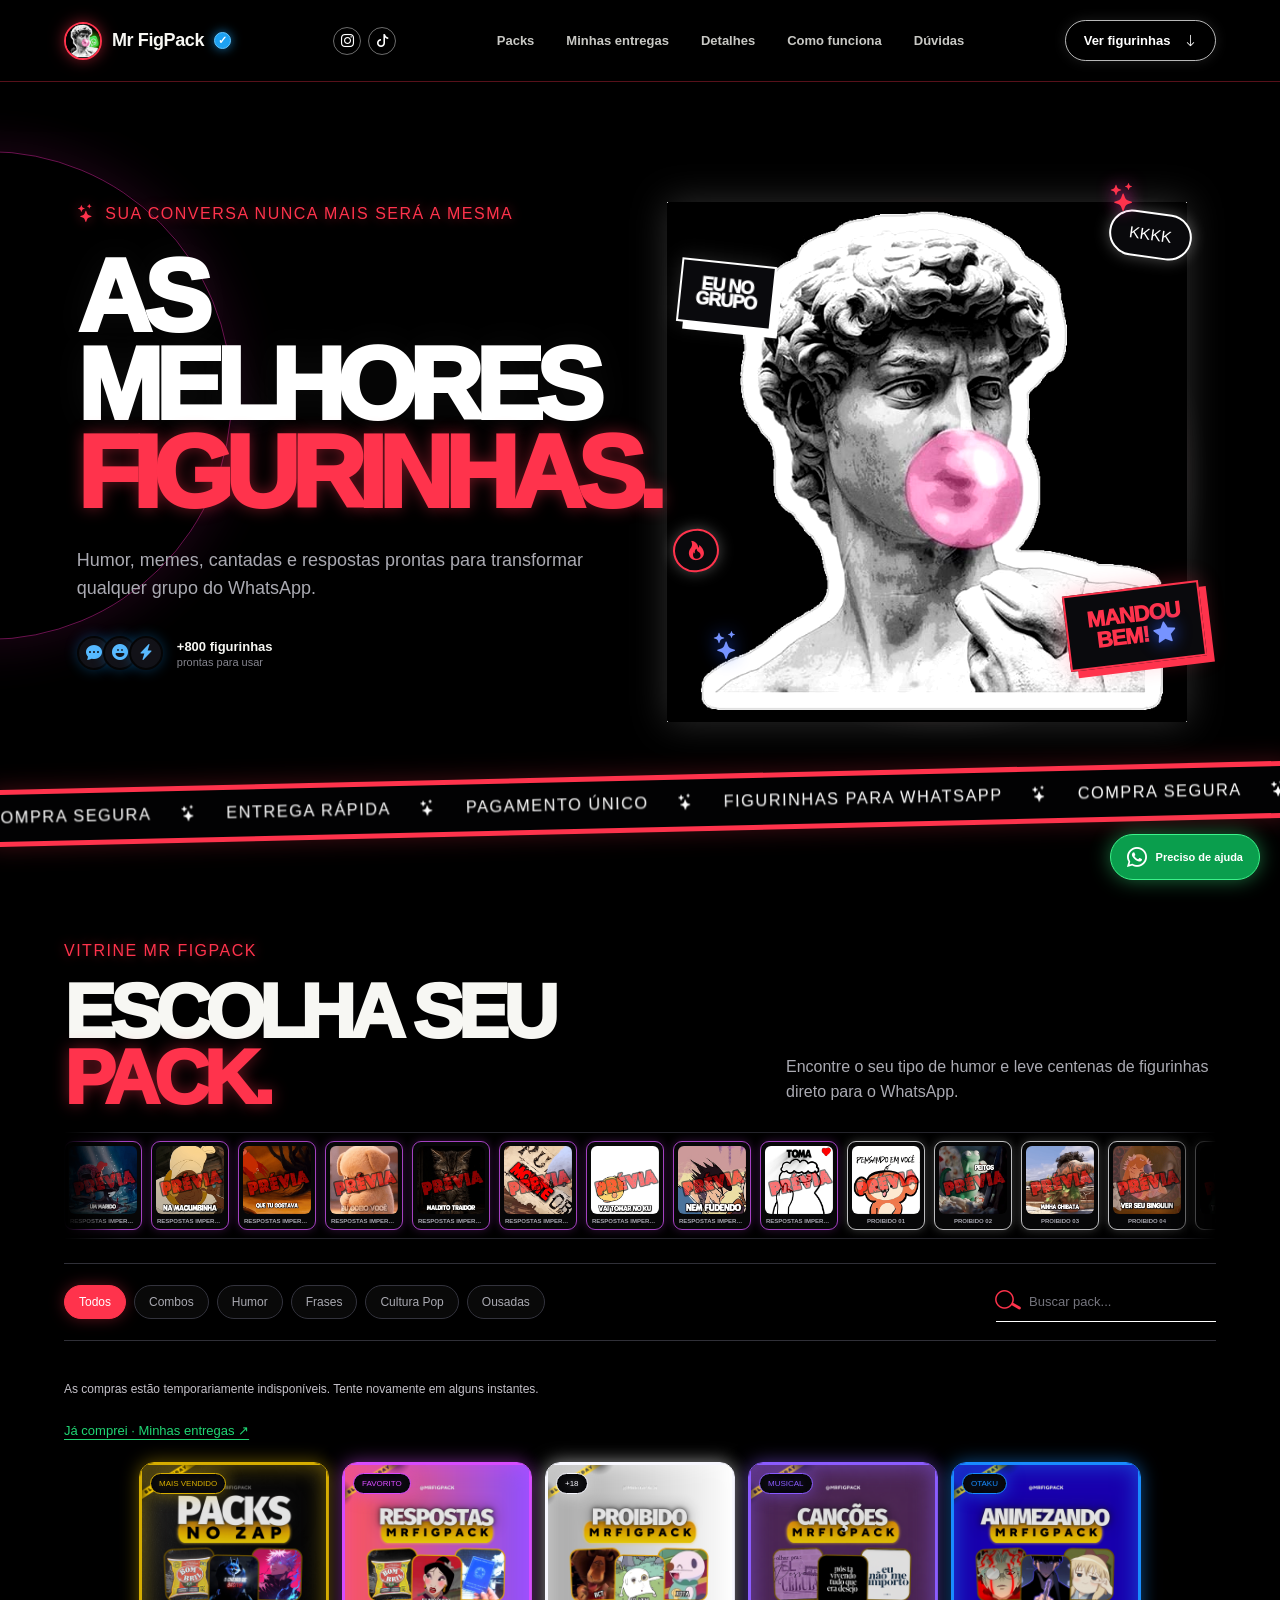
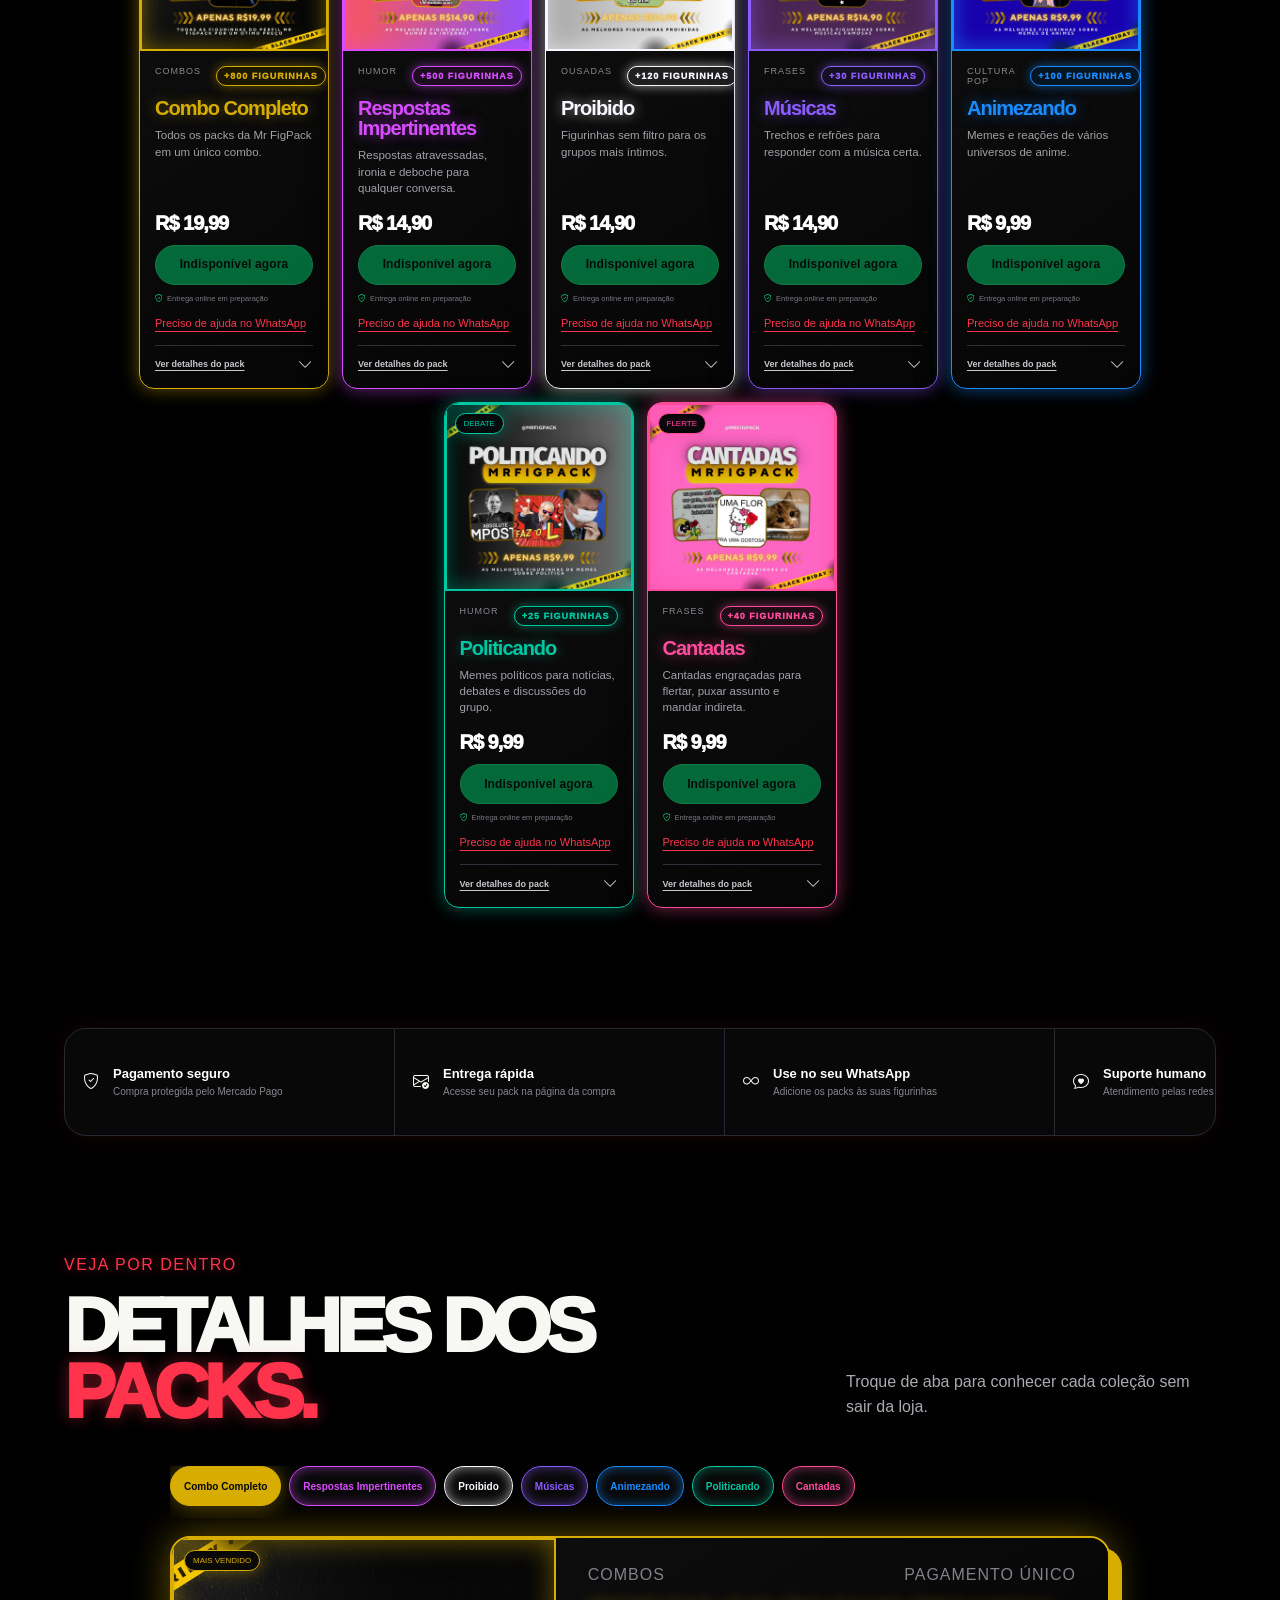
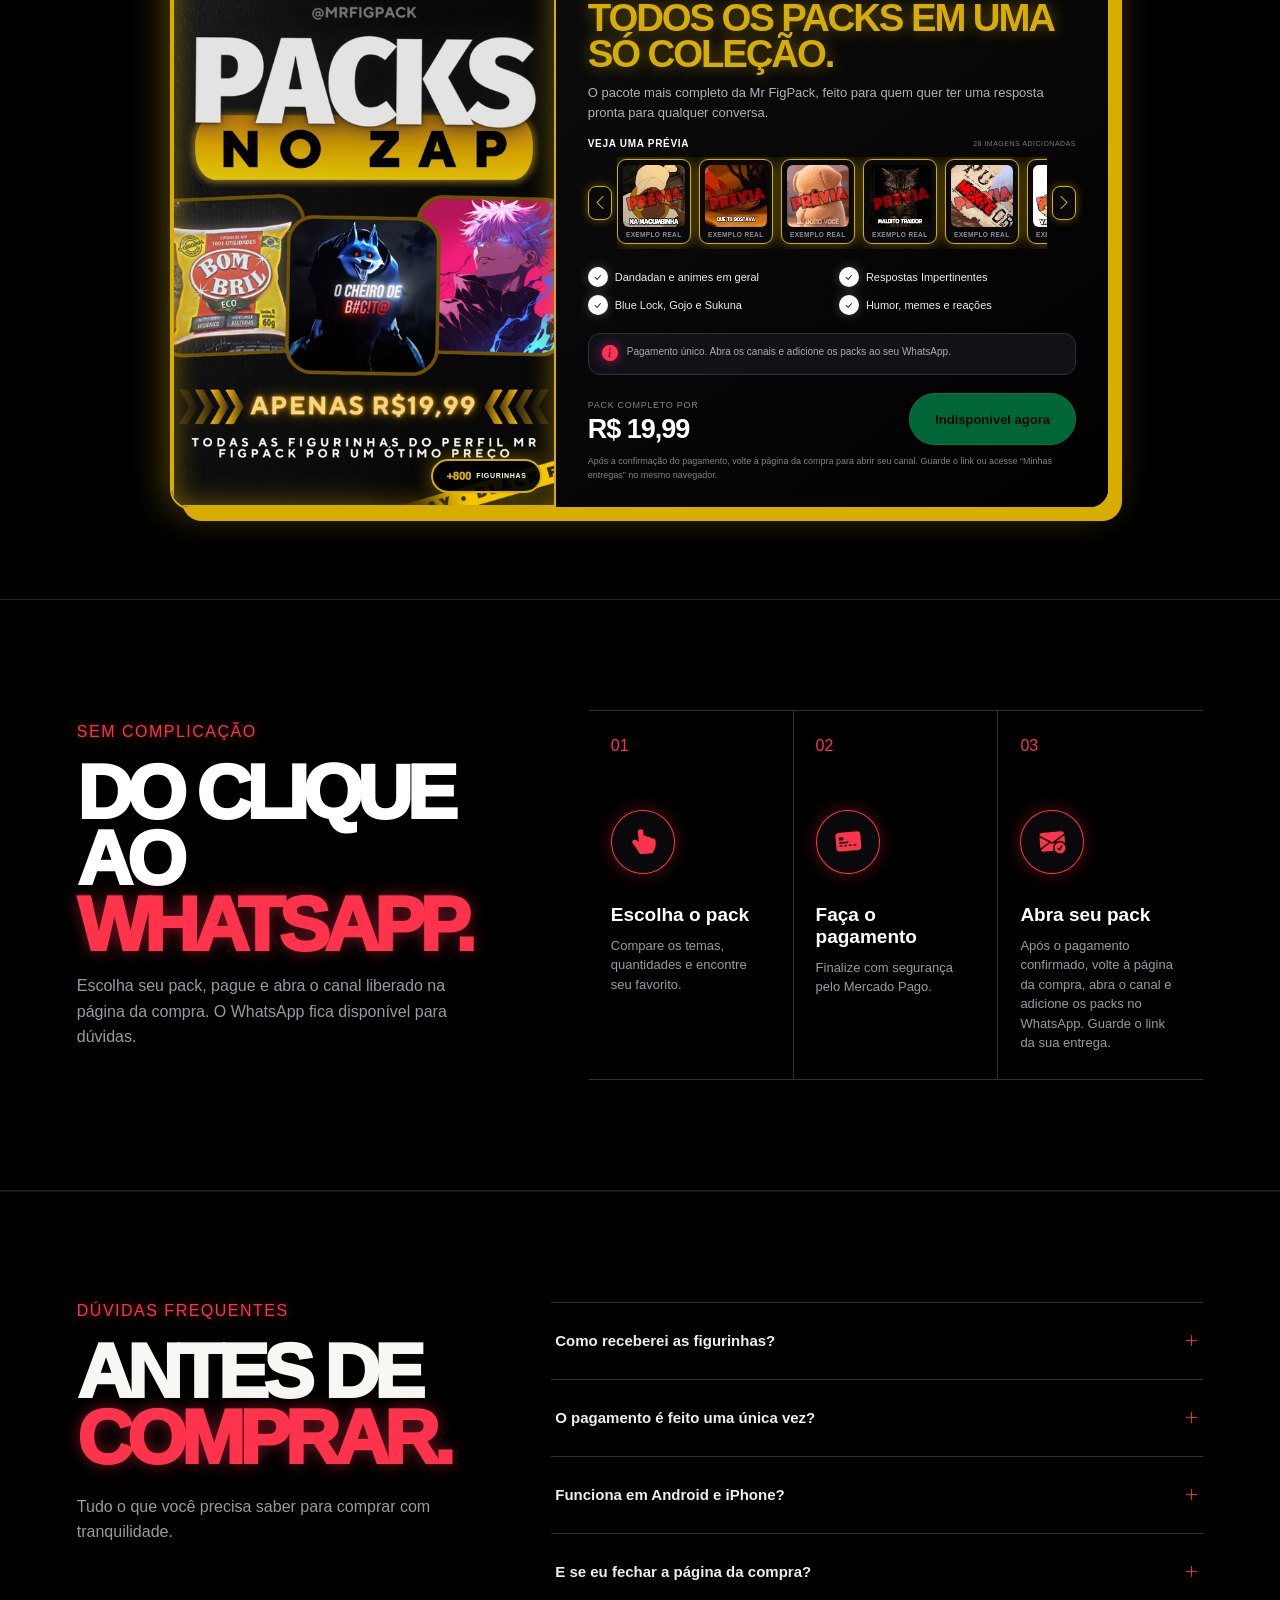
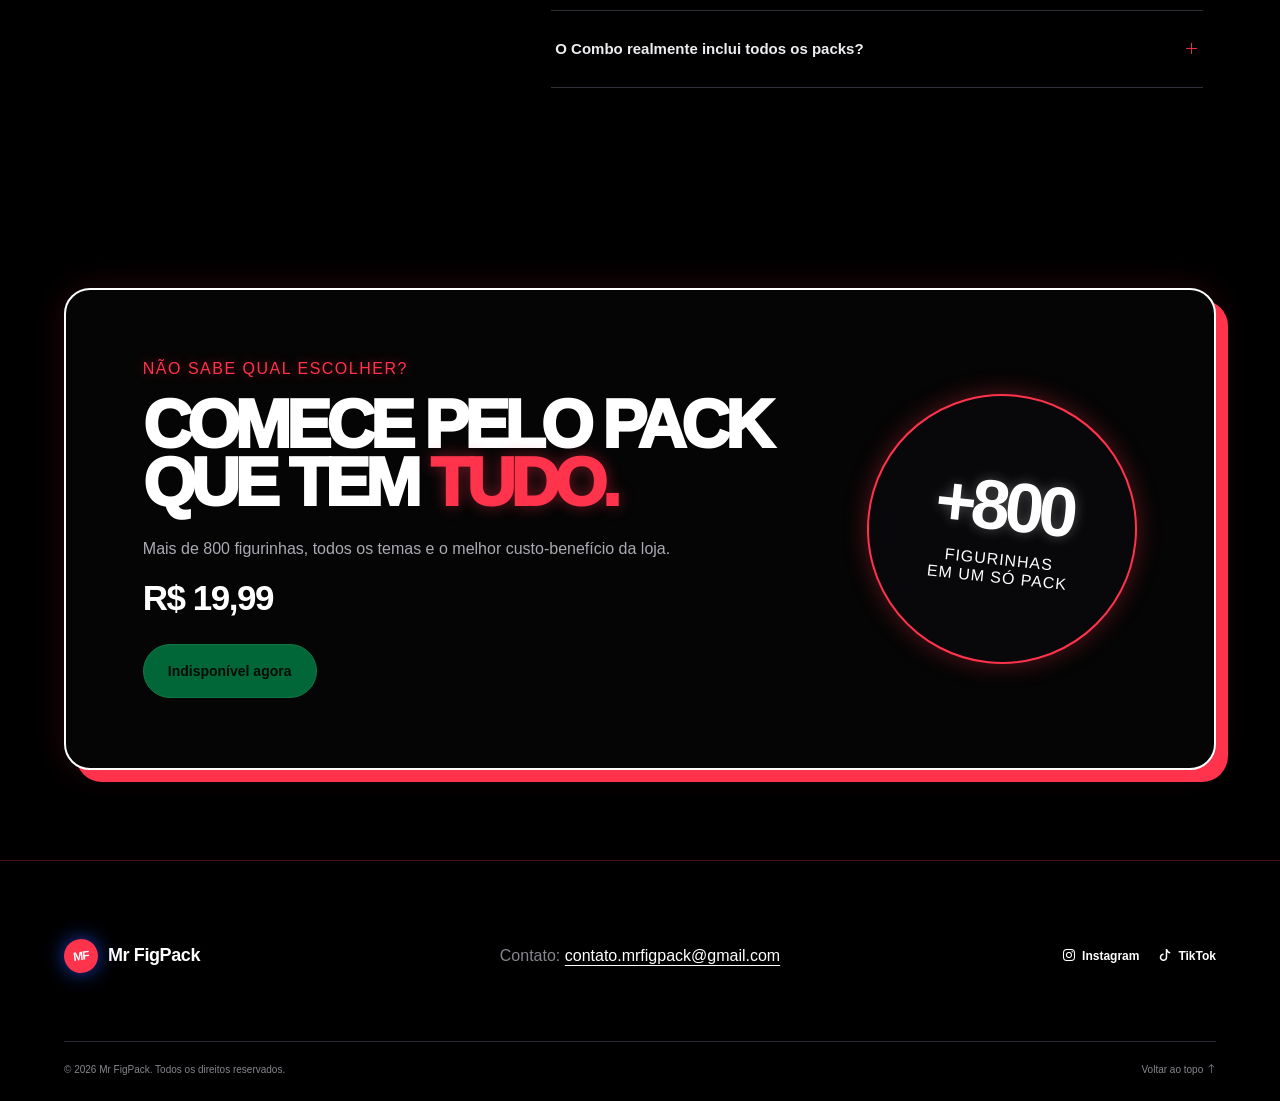
==== index.html @ d23aa6e6 "Add files via upload" ====
<!doctype html>
<html lang="pt-BR">
<head>
  <meta charset="utf-8">
  <meta name="viewport" content="width=device-width, initial-scale=1">
  <meta name="description" content="Packs de figurinhas, memes, cantadas e respostas prontas para transformar qualquer conversa.">
  <meta property="og:title" content="Mr FigPack &mdash; A figurinha certa para cada momento">
  <meta property="og:description" content="Mais de 800 figurinhas para transformar suas conversas no WhatsApp.">
  <meta property="og:image" content="og.png">
  <title>Mr FigPack | Figurinhas para WhatsApp</title>
  <link rel="icon" href="favicon.svg">
  <link rel="preconnect" href="https://fonts.googleapis.com">
  <link rel="preconnect" href="https://fonts.gstatic.com" crossorigin>
  <link href="https://fonts.googleapis.com/css2?family=Geist+Mono:wght@400;700;800;900&display=swap" rel="stylesheet">
  <link rel="stylesheet" href="https://cdn.jsdelivr.net/npm/bootstrap-icons@1.13.1/font/bootstrap-icons.min.css">
  <link rel="stylesheet" href="style.css?v=20261009-chat1">
  <script src="script.js?v=20261009-chat1" defer></script>
</head>
<body>
  <main>
    <header class="site-header">
      <a class="brand" href="#inicio" aria-label="Mr FigPack &mdash; in&iacute;cio">
        <img class="brand-avatar" src="profile.jpeg" alt=""><span>Mr FigPack</span><span class="verified" aria-label="Perfil verificado" title="Perfil verificado">&#10003;</span>
      </a>
      <div class="profile-social-links" aria-label="Redes sociais da Mr FigPack">
        <a href="https://www.instagram.com/mrfigpack/" target="_blank" rel="noopener noreferrer" aria-label="Instagram da Mr FigPack" title="Instagram"><i class="bi bi-instagram" aria-hidden="true"></i></a>
        <a href="https://www.tiktok.com/@mrfigpack" target="_blank" rel="noopener noreferrer" aria-label="TikTok da Mr FigPack" title="TikTok"><i class="bi bi-tiktok" aria-hidden="true"></i></a>
      </div>
      <nav aria-label="Navega&ccedil;&atilde;o principal">
        <a href="#packs">Packs</a><a href="https://srv2030058.hstgr.cloud/">Minhas entregas</a><a href="#detalhes">Detalhes</a><a href="#como-funciona">Como funciona</a><a href="#duvidas">D&uacute;vidas</a>
      </nav>
      <a class="header-cta" href="#packs">Ver figurinhas <span><i class="bi bi-arrow-down" aria-hidden="true"></i></span></a>
    </header>

    <section class="hero" id="inicio">
      <div class="hero-copy">
        <div class="eyebrow"><span><i class="bi bi-stars" aria-hidden="true"></i></span> Sua conversa nunca mais ser&aacute; a mesma</div>
        <h1>As melhores<br><em>figurinhas.</em></h1>
        <p>Humor, memes, cantadas e respostas prontas para transformar qualquer grupo do WhatsApp.</p>
        <div class="social-proof">
          <div class="avatars" aria-hidden="true"><span><i class="bi bi-chat-dots-fill"></i></span><span><i class="bi bi-emoji-laughing-fill"></i></span><span><i class="bi bi-lightning-charge-fill"></i></span></div>
          <div><strong>+800 figurinhas</strong><small>prontas para usar</small></div>
        </div>
      </div>
      <div class="hero-art" aria-label="Est&aacute;tua cl&aacute;ssica com chiclete rosa, s&iacute;mbolo da Mr FigPack">
        <div class="orbit orbit-one"><span>KKKK</span></div><div class="orbit orbit-two"><span><i class="bi bi-fire" aria-hidden="true"></i></span></div>
        <div class="sticker-note note-one">MANDOU<br>BEM! <b><i class="bi bi-star-fill" aria-hidden="true"></i></b></div><div class="sticker-note note-two">EU NO<br>GRUPO</div>
        <img src="hero-david.jpg" alt="Est&aacute;tua de Davi soprando uma bola de chiclete rosa">
        <span class="spark spark-one"><i class="bi bi-stars" aria-hidden="true"></i></span><span class="spark spark-two"><i class="bi bi-stars" aria-hidden="true"></i></span>
      </div>
    </section>

    <section class="marquee" aria-label="Destaques da loja"><div class="marquee-track"><div class="marquee-group">COMPRA SEGURA <span><i class="bi bi-stars" aria-hidden="true"></i></span> ENTREGA R&Aacute;PIDA <span><i class="bi bi-stars" aria-hidden="true"></i></span> PAGAMENTO &Uacute;NICO <span><i class="bi bi-stars" aria-hidden="true"></i></span> FIGURINHAS PARA WHATSAPP <span><i class="bi bi-stars" aria-hidden="true"></i></span></div><div class="marquee-group" aria-hidden="true">COMPRA SEGURA <span><i class="bi bi-stars" aria-hidden="true"></i></span> ENTREGA R&Aacute;PIDA <span><i class="bi bi-stars" aria-hidden="true"></i></span> PAGAMENTO &Uacute;NICO <span><i class="bi bi-stars" aria-hidden="true"></i></span> FIGURINHAS PARA WHATSAPP <span><i class="bi bi-stars" aria-hidden="true"></i></span></div></div></section>

    <section class="catalog" id="packs">
      <div class="section-heading">
        <div><span class="kicker">VITRINE MR FIGPACK</span><h2>Escolha seu <em>pack.</em></h2></div>
        <p>Encontre o seu tipo de humor e leve centenas de figurinhas direto para o WhatsApp.</p>
      </div>
      <div class="catalog-preview-carousel" aria-label="Pr&eacute;vias dos packs passando automaticamente">
        <div class="catalog-preview-track" id="catalog-preview-track"></div>
      </div>
      <div class="catalog-tools">
        <div class="filters" aria-label="Filtrar por categoria">
          <button class="active" type="button" data-filter="todos" aria-pressed="true">todos</button>
          <button type="button" data-filter="combos" aria-pressed="false">combos</button><button type="button" data-filter="humor" aria-pressed="false">humor</button>
          <button type="button" data-filter="frases" aria-pressed="false">frases</button><button type="button" data-filter="cultura pop" aria-pressed="false">cultura pop</button>
          <button type="button" data-filter="ousadas" aria-pressed="false">ousadas</button>
        </div>
        <label class="search"><span><i class="bi bi-search" aria-hidden="true"></i></span><input id="pack-search" type="search" placeholder="Buscar pack..." aria-label="Buscar pack"></label>
      </div>
      <p class="delivery-store-status" id="delivery-store-status" role="status">Consultando a disponibilidade dos packs...</p><p class="delivery-access"><a href="https://srv2030058.hstgr.cloud/">Já comprei · Minhas entregas ↗</a></p><div class="product-grid" id="product-grid"></div>
      <div class="empty-state" id="empty-state" hidden>Nenhum pack encontrado. Tente outra busca ou categoria.</div>
    </section>

    <section class="trust-strip" aria-label="Garantias da compra">
      <div class="trust-carousel-viewport">
        <div class="trust-track">
          <div class="trust-group">
            <article><i class="bi bi-shield-check" aria-hidden="true"></i><div><strong>Pagamento seguro</strong><span>Compra protegida pelo Mercado Pago</span></div></article>
            <article><i class="bi bi-envelope-check" aria-hidden="true"></i><div><strong>Entrega r&aacute;pida</strong><span>Acesse seu pack na página da compra</span></div></article>
            <article><i class="bi bi-infinity" aria-hidden="true"></i><div><strong>Use no seu WhatsApp</strong><span>Adicione os packs às suas figurinhas</span></div></article>
            <article><i class="bi bi-chat-heart" aria-hidden="true"></i><div><strong>Suporte humano</strong><span>Atendimento pelas redes sociais</span></div></article>
          </div>
          <div class="trust-group" aria-hidden="true">
            <article><i class="bi bi-shield-check" aria-hidden="true"></i><div><strong>Pagamento seguro</strong><span>Compra protegida pelo Mercado Pago</span></div></article>
            <article><i class="bi bi-envelope-check" aria-hidden="true"></i><div><strong>Entrega r&aacute;pida</strong><span>Acesse seu pack na página da compra</span></div></article>
            <article><i class="bi bi-infinity" aria-hidden="true"></i><div><strong>Use no seu WhatsApp</strong><span>Adicione os packs às suas figurinhas</span></div></article>
            <article><i class="bi bi-chat-heart" aria-hidden="true"></i><div><strong>Suporte humano</strong><span>Atendimento pelas redes sociais</span></div></article>
          </div>
        </div>
      </div>
    </section>

    <section class="pack-details" id="detalhes">
      <div class="details-heading">
        <div><span class="kicker">VEJA POR DENTRO</span><h2>Detalhes dos <em>packs.</em></h2></div>
        <p>Troque de aba para conhecer cada cole&ccedil;&atilde;o sem sair da loja.</p>
      </div>
      <div class="detail-tabs" id="detail-tabs" role="tablist" aria-label="Detalhes dos packs"></div>
      <div id="detail-panel-host"></div>
    </section>

    <section class="how" id="como-funciona">
      <div class="how-intro"><span class="kicker">SEM COMPLICA&Ccedil;&Atilde;O</span><h2>Do clique ao<br><em>WhatsApp.</em></h2><p>Escolha seu pack, pague e abra o canal liberado na página da compra. O WhatsApp fica disponível para dúvidas.</p></div>
      <div class="steps">
        <article><span>01</span><div class="step-icon"><i class="bi bi-hand-index-thumb-fill" aria-hidden="true"></i></div><h3>Escolha o pack</h3><p>Compare os temas, quantidades e encontre seu favorito.</p></article>
        <article><span>02</span><div class="step-icon"><i class="bi bi-credit-card-2-front-fill" aria-hidden="true"></i></div><h3>Fa&ccedil;a o pagamento</h3><p>Finalize com seguran&ccedil;a pelo Mercado Pago.</p></article>
        <article><span>03</span><div class="step-icon"><i class="bi bi-envelope-check-fill" aria-hidden="true"></i></div><h3>Abra seu pack</h3><p>Após o pagamento confirmado, volte à página da compra, abra o canal e adicione os packs no WhatsApp. Guarde o link da sua entrega.</p></article>
      </div>
    </section>

    <section class="faq" id="duvidas">
      <div class="faq-heading"><span class="kicker">D&Uacute;VIDAS FREQUENTES</span><h2>Antes de<br><em>comprar.</em></h2><p>Tudo o que voc&ecirc; precisa saber para comprar com tranquilidade.</p></div>
      <div class="faq-list">
        <details><summary>Como receberei as figurinhas?<i class="bi bi-plus-lg" aria-hidden="true"></i></summary><p>Após a confirmação do pagamento, a página da compra libera o canal do produto escolhido. Abra o canal pelo WhatsApp e adicione os packs. Não é necessário enviar comprovante para a entrega automática.</p></details>
        <details><summary>O pagamento &eacute; feito uma &uacute;nica vez?<i class="bi bi-plus-lg" aria-hidden="true"></i></summary><p>Sim. N&atilde;o existe mensalidade nem cobran&ccedil;a recorrente. Adicione os packs ao seu WhatsApp para guardar suas figurinhas.</p></details>
        <details><summary>Funciona em Android e iPhone?<i class="bi bi-plus-lg" aria-hidden="true"></i></summary><p>Sim. As instru&ccedil;&otilde;es recebidas explicam como usar as figurinhas no WhatsApp do seu aparelho.</p></details>
        <details><summary>E se eu fechar a página da compra?<i class="bi bi-plus-lg" aria-hidden="true"></i></summary><p>Volte em “Minhas entregas” usando o mesmo navegador ou abra o link de entrega que você guardou. Se estiver em outro aparelho ou precisar de ajuda, use o botão do WhatsApp para falar com o atendimento.</p></details>
        <details><summary>O Combo realmente inclui todos os packs?<i class="bi bi-plus-lg" aria-hidden="true"></i></summary><p>Sim. O Combo Completo re&uacute;ne os packs da loja em uma &uacute;nica compra, com mais de 800 figurinhas.</p></details>
      </div>
    </section>

    <section class="cta-section" id="oferta">
      <div><span class="kicker">N&Atilde;O SABE QUAL ESCOLHER?</span><h2>Comece pelo pack<br>que tem <em>tudo.</em></h2><p>Mais de 800 figurinhas, todos os temas e o melhor custo-benef&iacute;cio da loja.</p><div class="cta-price"><strong id="online-combo-price">R$ 19,99</strong></div><div id="online-combo-action"><span class="button dark delivery-unavailable" aria-disabled="true">Carregando...</span></div></div>
      <div class="cta-stats"><strong>+800</strong><span>FIGURINHAS<br>EM UM S&Oacute; PACK</span></div>
    </section>

    <footer>
      <div class="footer-main">
        <a class="brand" href="#inicio"><span class="brand-mark">MF</span><span>Mr FigPack</span></a>
        <p class="footer-contact">Contato: <a href="mailto:contato.mrfigpack@gmail.com">contato.mrfigpack@gmail.com</a></p>
        <div class="social-links"><a href="https://www.instagram.com/mrfigpack/" target="_blank" rel="noopener noreferrer"><i class="bi bi-instagram" aria-hidden="true"></i> Instagram</a><a href="https://www.tiktok.com/@mrfigpack" target="_blank" rel="noopener noreferrer"><i class="bi bi-tiktok" aria-hidden="true"></i> TikTok</a></div>
      </div>
      <div class="footer-bottom"><span>&copy; 2026 Mr FigPack. Todos os direitos reservados.</span><a href="#inicio">Voltar ao topo <i class="bi bi-arrow-up" aria-hidden="true"></i></a></div>
    </footer>

    <a class="whatsapp-float" href="https://wa.me/558892910298?text=Ol%C3%A1!%20Preciso%20de%20ajuda%20com%20os%20packs." target="_blank" rel="noopener noreferrer" aria-label="Tirar dúvidas com a Mr FigPack pelo WhatsApp" title="Preciso de ajuda"><i class="bi bi-whatsapp" aria-hidden="true"></i><span>Preciso de ajuda</span></a>

  </main>
</body>
</html>
---- style.css ----
:root { --ink:#11110f; --cream:#f5f0e7; --paper:#fffdf8; --yellow:#f7c928; --pink:#ef6d98; --line:#d9d2c5; }
* { box-sizing:border-box; }
html { scroll-behavior:smooth; }
body { margin:0; background:var(--cream); color:var(--ink); font-family:Arial, Helvetica, sans-serif; overflow-x:hidden; }
main { min-width:0; overflow:hidden; }
a { color:inherit; text-decoration:none; }
button,input { font:inherit; }
img { display:block; max-width:100%; }
[hidden] { display:none!important; }
:focus-visible { outline:3px solid var(--pink); outline-offset:3px; }

.site-header { height:82px; padding:0 5vw; display:flex; align-items:center; justify-content:space-between; border-bottom:1px solid rgba(17,17,15,.18); background:rgba(245,240,231,.9); backdrop-filter:blur(16px); position:sticky; top:0; z-index:50; }
.brand { display:flex; align-items:center; gap:10px; font-weight:900; font-size:18px; letter-spacing:-.4px; }
.brand-mark { width:34px; height:34px; display:grid; place-items:center; background:var(--ink); color:var(--yellow); border-radius:50%; font-size:12px; letter-spacing:-1px; transform:rotate(-7deg); }
.brand-avatar { width:38px; height:38px; flex:0 0 auto; object-fit:cover; border:2px solid var(--pink); border-radius:50%; box-shadow:0 0 16px rgba(255,43,189,.58); }
.verified { width:17px; height:17px; border-radius:50%; color:white; background:#1da1f2; display:grid; place-items:center; font-size:11px; }
nav { display:flex; gap:32px; font-size:13px; font-weight:700; }
nav a:hover { opacity:.55; }
.header-cta { font-weight:800; font-size:13px; padding:12px 18px; border:1px solid var(--ink); border-radius:999px; }
.header-cta span { margin-left:10px; }

.hero { min-height:690px; padding:70px 6vw 54px; display:grid; grid-template-columns:1.02fr .98fr; align-items:center; position:relative; overflow:hidden; }
.hero::before { content:""; position:absolute; width:38vw; height:38vw; border:1px solid rgba(17,17,15,.1); border-radius:50%; left:-20vw; top:10%; }
.hero-copy { position:relative; z-index:3; max-width:680px; min-width:0; }
.eyebrow,.kicker { display:inline-flex; align-items:center; gap:9px; font:800 11px/1 var(--font-geist-mono), monospace; letter-spacing:1.5px; text-transform:uppercase; }
.eyebrow span { font-size:18px; color:#bc8400; }
h1,h2 { margin:0; font-weight:950; letter-spacing:-.075em; line-height:.86; text-transform:uppercase; }
h1 { font-size:clamp(70px,8vw,126px); margin-top:28px; }
h1 em,h2 em { font-style:normal; color:var(--pink); }
.hero-copy>p { max-width:510px; font-size:18px; line-height:1.55; margin:30px 0; color:#575249; }
.hero-actions { display:flex; gap:12px; flex-wrap:wrap; }
.button { min-height:54px; padding:0 24px; border-radius:999px; display:inline-flex; align-items:center; gap:18px; justify-content:center; font-weight:900; font-size:14px; transition:.2s ease; }
.button:hover { transform:translateY(-3px); box-shadow:0 8px 0 rgba(17,17,15,.12); }
.button.primary { background:var(--ink); color:white; }
.button.primary span { color:var(--yellow); }
.button.ghost { border:1px solid var(--line); background:rgba(255,255,255,.4); }
.play { width:28px; height:28px; border-radius:50%; display:grid; place-items:center; background:var(--yellow); font-size:10px; }
.social-proof { display:flex; align-items:center; gap:14px; margin-top:34px; }
.avatars { display:flex; }
.avatars span { width:34px; height:34px; margin-left:-8px; border:2px solid var(--cream); background:white; border-radius:50%; display:grid; place-items:center; }
.avatars span:first-child { margin-left:0; }
.social-proof strong,.social-proof small { display:block; }
.social-proof strong { font-size:13px; }.social-proof small { color:#7a746b; font-size:11px; margin-top:2px; }

.hero-art { height:570px; position:relative; display:flex; align-items:flex-end; justify-content:center; }
.hero-art::before { content:""; width:470px; height:470px; border-radius:50%; background:var(--yellow); position:absolute; bottom:25px; box-shadow:inset 0 0 0 1px rgba(17,17,15,.15), 18px 18px 0 var(--pink); }
.hero-art img { position:relative; z-index:2; width:520px; height:520px; object-fit:contain; object-position:center bottom; mix-blend-mode:multiply; filter:contrast(1.08); }
.orbit { position:absolute; z-index:4; background:white; border:2px solid var(--ink); border-radius:999px; font:900 12px var(--font-geist-mono),monospace; box-shadow:5px 5px 0 var(--ink); }
.orbit-one { top:60px; right:2%; transform:rotate(8deg); padding:12px 18px; }.orbit-two { left:4%; bottom:150px; font-size:20px; padding:8px 11px; transform:rotate(-12deg); }
.sticker-note { position:absolute; z-index:5; font-weight:950; line-height:.82; letter-spacing:-1px; text-align:center; border:2px solid var(--ink); box-shadow:7px 7px 0 var(--ink); }
.note-one { right:0; bottom:58px; background:var(--pink); padding:16px 20px; font-size:22px; transform:rotate(-7deg); }.note-one b { color:var(--yellow); }
.note-two { left:5%; top:110px; background:white; padding:15px; font-size:18px; transform:rotate(6deg); }
.spark { position:absolute; z-index:5; font-size:28px; }.spark-one { right:12%; top:30px; color:var(--pink); }.spark-two { left:11%; bottom:60px; color:#bc8400; }

.marquee { transform:rotate(-1.3deg) scale(1.02); background:var(--ink); color:white; border-top:5px solid var(--yellow); border-bottom:5px solid var(--yellow); padding:14px 0; white-space:nowrap; overflow:hidden; font:900 13px var(--font-geist-mono),monospace; letter-spacing:1.5px; }
.marquee div { min-width:max-content; text-align:center; }.marquee span { color:var(--yellow); margin:0 28px; }

.catalog { padding:110px 5vw 120px; }
.section-heading { display:flex; justify-content:space-between; align-items:flex-end; gap:40px; margin-bottom:50px; }
.section-heading h2,.how h2,.cta-section h2 { font-size:clamp(52px,6vw,94px); margin-top:18px; }
.section-heading>p { max-width:430px; color:#676158; line-height:1.55; margin:0 0 5px; }
.catalog-tools { display:flex; justify-content:space-between; align-items:center; gap:20px; border-top:1px solid var(--line); border-bottom:1px solid var(--line); padding:18px 0; margin-bottom:38px; }
.filters { display:flex; gap:8px; flex-wrap:wrap; }
.filters button { border:1px solid var(--line); background:transparent; padding:9px 14px; border-radius:999px; text-transform:capitalize; font-size:12px; cursor:pointer; }
.filters button.active { background:var(--ink); color:white; border-color:var(--ink); }
.search { width:220px; height:40px; display:flex; align-items:center; gap:8px; border-bottom:1px solid var(--ink); }
.search span { font-size:23px; transform:rotate(-15deg); }.search input { width:100%; border:0; outline:0; background:transparent; font-size:13px; }
.product-grid { display:grid; grid-template-columns:repeat(3,minmax(0,1fr)); gap:22px; }
.product-card { min-width:0; background:var(--paper); border:1px solid var(--line); border-radius:22px; overflow:hidden; transition:.25s ease; }
.product-card:hover { transform:translateY(-6px); box-shadow:0 16px 0 rgba(17,17,15,.08); }
.product-card.featured { grid-column:span 2; display:grid; grid-template-columns:1.15fr .85fr; }
.product-media { aspect-ratio:1/1; position:relative; background:#e8e1d4; overflow:hidden; }.featured .product-media { aspect-ratio:auto; min-height:490px; }
.product-media img { width:100%; height:100%; object-fit:cover; transition:.35s ease; }.product-card:hover .product-media img { transform:scale(1.025); }
.product-badge { position:absolute; z-index:2; top:16px; left:16px; padding:8px 12px; background:var(--yellow); border:1px solid var(--ink); border-radius:999px; font:900 10px var(--font-geist-mono),monospace; text-transform:uppercase; }
.product-content { padding:23px; display:flex; flex-direction:column; }
.product-meta { display:flex; justify-content:space-between; gap:15px; font:700 10px var(--font-geist-mono),monospace; letter-spacing:1px; text-transform:uppercase; color:#766f64; }
.product-content h3 { font-size:27px; letter-spacing:-1px; margin:18px 0 9px; line-height:1; }
.product-content>p { color:#6b655b; font-size:14px; line-height:1.5; margin:0; }
.product-bottom { display:flex; align-items:flex-end; justify-content:space-between; gap:14px; margin-top:auto; padding-top:28px; }
.price small,.price strong { display:block; }.price small { font-size:9px; color:#7b756a; text-transform:uppercase; letter-spacing:.7px; }.price strong { font-size:25px; letter-spacing:-1px; margin-top:4px; }
.buy-button { background:var(--ink); color:white; min-height:44px; padding:0 17px; border-radius:999px; display:flex; align-items:center; gap:13px; font-size:12px; font-weight:900; }.buy-button span { color:var(--yellow); }
.details-link { width:100%; margin-top:18px; border:0; border-top:1px solid var(--line); padding:14px 0 0; display:flex; align-items:center; justify-content:space-between; background:transparent; color:inherit; font-size:11px; font-weight:800; text-align:left; text-decoration:underline; text-underline-offset:3px; cursor:pointer; }
.details-link span { font-size:15px; text-decoration:none; transition:transform .2s ease; }.details-link:hover span { transform:translateY(3px); }
.empty-state { border:1px dashed var(--line); padding:48px; text-align:center; color:#716b61; border-radius:20px; }

.pack-details { padding:10px 5vw 120px; scroll-margin-top:100px; }
.details-heading { display:flex; align-items:flex-end; justify-content:space-between; gap:40px; margin-bottom:42px; }
.details-heading h2 { margin:18px 0 0; font-size:clamp(52px,6vw,94px); }
.details-heading>p { max-width:370px; margin:0 0 4px; color:#676158; line-height:1.55; }
.detail-tabs { display:flex; gap:8px; margin-bottom:18px; padding:0 0 12px; overflow-x:auto; overscroll-behavior-inline:contain; scrollbar-width:none; }
.detail-tabs::-webkit-scrollbar { display:none; }
.detail-tabs button { min-width:max-content; min-height:48px; padding:8px 17px; display:flex; align-items:center; gap:9px; border:1px solid var(--line); border-radius:999px; background:rgba(255,255,255,.35); color:#5f594f; font-size:12px; font-weight:800; cursor:pointer; transition:.2s ease; }
.detail-tabs button span { color:#948d82; font:800 9px var(--font-geist-mono),monospace; }
.detail-tabs button:hover { border-color:var(--ink); color:var(--ink); }.detail-tabs button.active { background:var(--ink); border-color:var(--ink); color:white; }.detail-tabs button.active span { color:var(--yellow); }
.detail-panel { min-height:590px; display:grid; grid-template-columns:minmax(0,.92fr) minmax(0,1.08fr); overflow:hidden; border:2px solid var(--ink); border-radius:28px; background:var(--ink); color:white; box-shadow:12px 12px 0 var(--yellow); }
.detail-cover { min-width:0; position:relative; background:var(--pink); overflow:hidden; }
.detail-cover img { width:100%; height:100%; object-fit:cover; }
.detail-cover .product-badge { top:22px; left:22px; }
.cover-count { position:absolute; right:22px; bottom:22px; z-index:2; padding:10px 14px; border:2px solid var(--ink); border-radius:999px; background:white; color:var(--ink); box-shadow:4px 4px 0 var(--ink); font:900 10px var(--font-geist-mono),monospace; }
.detail-copy { min-width:0; padding:54px 6vw 46px 50px; display:flex; flex-direction:column; }
.detail-meta { display:flex; justify-content:space-between; gap:20px; color:#9e9990; font:800 10px var(--font-geist-mono),monospace; letter-spacing:1px; text-transform:uppercase; }
.detail-copy h3 { max-width:660px; margin:24px 0 20px; font-size:clamp(36px,4.2vw,64px); line-height:.93; letter-spacing:-.055em; text-transform:uppercase; }
.detail-copy>p { max-width:650px; margin:0; color:#bcb7ae; font-size:16px; line-height:1.65; }
.detail-copy ul { display:grid; grid-template-columns:repeat(2,minmax(0,1fr)); gap:10px 20px; margin:30px 0; padding:0; list-style:none; }
.detail-copy li { display:flex; align-items:center; gap:10px; color:#efede8; font-size:13px; line-height:1.35; }.detail-copy li span { width:24px; height:24px; flex:0 0 auto; display:grid; place-items:center; border-radius:50%; background:var(--yellow); color:var(--ink); font-size:11px; font-weight:950; }
.detail-note { display:flex; align-items:flex-start; gap:12px; padding:16px 18px; border:1px solid #3b3b37; border-radius:16px; background:#181816; }.detail-note>span { color:var(--yellow); }.detail-note p { margin:0; color:#aaa59d; font-size:12px; line-height:1.5; }
.detail-buy-row { display:flex; align-items:flex-end; justify-content:space-between; gap:22px; margin-top:auto; padding-top:30px; }.detail-buy-row .price small { color:#89857e; }.detail-buy-row .price strong { font-size:32px; }.detail-buy-row .button.primary { background:var(--yellow); color:var(--ink); }.detail-buy-row .button.primary span { color:var(--ink); }
.delivery-copy { display:block; margin-top:15px; color:#77736c; font-size:10px; line-height:1.45; }

.how { background:var(--ink); color:white; padding:110px 6vw; display:grid; grid-template-columns:.8fr 1.2fr; gap:8vw; align-items:center; }
.how-intro p { color:#aaa59d; max-width:420px; line-height:1.6; }.how .kicker { color:var(--yellow); }
.steps { display:grid; grid-template-columns:repeat(3,1fr); border-top:1px solid #393935; border-bottom:1px solid #393935; }
.steps article { min-height:330px; padding:26px 22px; border-right:1px solid #393935; position:relative; }.steps article:last-child { border:0; }
.steps article>span { font:700 11px var(--font-geist-mono),monospace; color:#777771; }
.step-icon { width:64px; height:64px; margin:55px 0 30px; border-radius:50%; display:grid; place-items:center; background:var(--yellow); color:var(--ink); font-size:25px; transform:rotate(-5deg); }
.steps h3 { font-size:19px; margin:0 0 10px; }.steps p { font-size:13px; color:#99958e; line-height:1.5; margin:0; }

.cta-section { margin:90px 5vw; background:var(--yellow); border:2px solid var(--ink); border-radius:26px; padding:70px 6vw; display:flex; justify-content:space-between; align-items:center; gap:50px; box-shadow:12px 12px 0 var(--ink); }
.cta-section>div:first-child { max-width:750px; }.cta-section h2 { font-size:clamp(48px,5.3vw,82px); margin:18px 0 24px; }.cta-section h2 em { color:white; text-shadow:2px 2px 0 var(--ink); }.cta-section p { max-width:530px; line-height:1.6; }.button.dark { background:var(--ink); color:white; margin-top:10px; }
.cta-stats { width:270px; height:270px; border:2px solid var(--ink); border-radius:50%; flex:0 0 auto; display:flex; flex-direction:column; align-items:center; justify-content:center; text-align:center; background:var(--pink); transform:rotate(6deg); }
.cta-stats strong { font-size:70px; line-height:1; letter-spacing:-5px; }.cta-stats span { font:800 11px var(--font-geist-mono),monospace; letter-spacing:1px; margin-top:10px; }

footer { padding:70px 5vw 26px; background:#0d0d0c; color:white; }
.footer-main { display:grid; grid-template-columns:1fr 1fr 1fr; align-items:center; gap:30px; padding-bottom:60px; }.footer-main>p { color:#9d9991; text-align:center; }.social-links { display:flex; justify-content:flex-end; gap:20px; font-size:12px; font-weight:800; }
.footer-contact a { color:white; text-decoration:underline; text-underline-offset:4px; overflow-wrap:anywhere; }
.social-links a { display:inline-flex; align-items:center; gap:7px; }
.footer-bottom { padding-top:22px; border-top:1px solid #343431; display:flex; justify-content:space-between; color:#77736c; font-size:10px; }

@media (max-width:980px) {
  nav { display:none; }.hero { grid-template-columns:minmax(0,1fr); padding-top:50px; }.hero-art { margin-top:30px; }.product-grid { grid-template-columns:repeat(2,minmax(0,1fr)); }.product-card.featured { grid-column:span 2; }.detail-panel { grid-template-columns:minmax(0,1fr) minmax(0,1fr); }.detail-copy { padding:42px 34px; }.detail-copy ul { grid-template-columns:minmax(0,1fr); }.how { grid-template-columns:minmax(0,1fr); }.cta-stats { width:210px; height:210px; }.cta-stats strong { font-size:55px; }
}
@media (max-width:680px) {
  .site-header { height:68px; padding:0 16px; gap:10px; }.header-cta { flex:0 0 auto; padding:10px 13px; font-size:11px; }.brand { min-width:0; gap:8px; font-size:15px; }.brand-mark { flex:0 0 auto; }.hero { min-height:auto; padding:48px 20px 35px; }.hero-copy { width:100%; max-width:100%; }.eyebrow { max-width:100%; flex-wrap:wrap; line-height:1.35; }.hero h1 { max-width:100%; font-size:clamp(40px,12.5vw,56px); letter-spacing:-.065em; }.hero-copy>p { max-width:100%; font-size:16px; }.hero-actions { width:100%; }.hero-art { width:100%; min-width:0; height:390px; margin-top:25px; }.hero-art::before { width:min(330px,88vw); height:auto; aspect-ratio:1; }.hero-art img { width:min(360px,100%); height:360px; }.note-one { right:0; bottom:25px; font-size:16px; }.note-two { left:0; top:68px; font-size:14px; }.orbit-one { top:25px; right:0; }.orbit-two { bottom:110px; left:0; }.spark-one { right:8%; }.catalog { padding:85px 18px 90px; }.section-heading { display:block; min-width:0; }.section-heading h2,.how h2,.cta-section h2 { overflow-wrap:anywhere; }.section-heading>p { margin-top:25px; }.catalog-tools { align-items:flex-start; flex-direction:column; }.filters { width:100%; }.filters button { min-height:40px; }.search { width:100%; }.product-grid { grid-template-columns:minmax(0,1fr); }.product-card.featured { grid-column:auto; display:block; }.featured .product-media { min-height:auto; aspect-ratio:1/1; }.product-bottom { flex-wrap:wrap; }.pack-details { padding:0 18px 95px; }.details-heading { display:block; }.details-heading>p { margin-top:22px; }.details-heading h2 { overflow-wrap:anywhere; }.detail-tabs { margin-inline:-18px; padding-inline:18px; }.detail-panel { min-height:auto; grid-template-columns:minmax(0,1fr); border-radius:22px; box-shadow:8px 8px 0 var(--yellow); }.detail-cover { aspect-ratio:1/1; }.detail-copy { padding:34px 24px 30px; }.detail-copy h3 { font-size:clamp(34px,11vw,48px); }.detail-copy ul { margin-block:26px; }.detail-buy-row { align-items:stretch; flex-direction:column; }.detail-buy-row .button { width:100%; }.how { padding:85px 20px; }.steps { grid-template-columns:minmax(0,1fr); }.steps article { min-height:230px; border-right:0; border-bottom:1px solid #393935; }.step-icon { margin:28px 0 22px; }.cta-section { min-width:0; margin:55px 18px; padding:48px 24px; flex-direction:column; align-items:flex-start; }.cta-section>div:first-child { min-width:0; }.cta-stats { align-self:center; max-width:100%; }.footer-main { grid-template-columns:minmax(0,1fr); }.footer-main>p { text-align:left; }.social-links { justify-content:flex-start; flex-wrap:wrap; }.footer-bottom { gap:18px; flex-direction:column; }
}
@media (max-width:440px) {
  .hero-actions { display:grid; grid-template-columns:minmax(0,1fr); }.hero-actions .button { width:100%; }.cta-section .button { width:100%; padding-inline:18px; }.header-cta span { display:none; }
}
@media (max-width:360px) {
  .site-header { padding-inline:12px; }.header-cta { padding-inline:10px; }.brand { font-size:14px; }.verified { display:none; }.hero { padding-inline:16px; }.catalog { padding-inline:14px; }.cta-section { margin-inline:14px; padding-inline:20px; }
}
@media (prefers-reduced-motion:reduce) { html { scroll-behavior:auto; } * { transition:none!important; } }

/* Tema preto com detalhes neon */
:root {
  --ink:#000;
  --cream:#000;
  --paper:#0a0a0a;
  --yellow:#dfff00;
  --pink:#ff2bbd;
  --cyan:#31f7ff;
  --line:#292932;
}
body {
  background:#000;
  color:#f7f7f3;
}
:focus-visible { outline-color:var(--yellow); box-shadow:0 0 18px rgba(223,255,0,.55); }

.site-header {
  border-bottom:1px solid rgba(223,255,0,.24);
  background:rgba(0,0,0,.9);
  box-shadow:0 8px 35px rgba(0,0,0,.55);
}
.brand-mark { background:var(--yellow); color:#050506; box-shadow:0 0 18px rgba(223,255,0,.62); }
.verified { background:var(--cyan); color:#050506; box-shadow:0 0 14px rgba(49,247,255,.7); }
nav a { color:#c8c8c4; }
nav a:hover { color:var(--yellow); opacity:1; text-shadow:0 0 12px rgba(223,255,0,.65); }
.header-cta { color:var(--yellow); border-color:var(--yellow); box-shadow:inset 0 0 12px rgba(223,255,0,.06),0 0 14px rgba(223,255,0,.18); }
.header-cta:hover { background:var(--yellow); color:#050506; box-shadow:0 0 24px rgba(223,255,0,.5); }

.hero::before { border-color:rgba(255,43,189,.42); box-shadow:0 0 55px rgba(255,43,189,.14); }
.eyebrow { color:var(--yellow); }
.eyebrow span { color:var(--yellow); text-shadow:0 0 14px rgba(223,255,0,.8); }
h1 { color:#fff; text-shadow:0 0 34px rgba(255,255,255,.05); }
h1 em,h2 em { color:var(--pink); text-shadow:0 0 18px rgba(255,43,189,.46); }
.hero-copy>p,.section-heading>p,.details-heading>p { color:#aaaab2; }
.button.primary { background:var(--yellow); color:#050506; box-shadow:0 0 22px rgba(223,255,0,.3); }
.button.primary span { color:#050506; }
.button:hover { box-shadow:0 0 28px rgba(223,255,0,.38); }
.button.ghost { color:#f4f4ef; border-color:rgba(49,247,255,.48); background:rgba(8,8,11,.68); box-shadow:inset 0 0 18px rgba(49,247,255,.04); }
.button.ghost:hover { border-color:var(--cyan); box-shadow:0 0 23px rgba(49,247,255,.27); }
.play { background:var(--pink); color:#fff; box-shadow:0 0 16px rgba(255,43,189,.65); }
.avatars span { border-color:#050506; background:#121218; color:var(--cyan); box-shadow:0 0 13px rgba(49,247,255,.24); }
.social-proof small { color:#85858e; }

.hero-art::before {
  background:radial-gradient(circle at 45% 42%,#24240d 0,#111108 45%,#050506 72%);
  border:2px solid var(--yellow);
  box-shadow:0 0 34px rgba(223,255,0,.35),18px 18px 0 rgba(255,43,189,.78),18px 18px 40px rgba(255,43,189,.32);
}
.hero-art img { mix-blend-mode:normal; filter:contrast(1.1) drop-shadow(0 0 18px rgba(255,255,255,.18)); }
.orbit { background:#09090c; color:var(--yellow); border-color:var(--yellow); box-shadow:0 0 18px rgba(223,255,0,.5); }
.orbit-two { color:var(--pink); border-color:var(--pink); box-shadow:0 0 18px rgba(255,43,189,.52); }
.sticker-note { color:#fff; border-color:currentColor; }
.note-one { background:#0a0a0d; color:var(--pink); box-shadow:7px 7px 0 var(--pink),0 0 25px rgba(255,43,189,.42); }
.note-one b { color:var(--yellow); }
.note-two { background:#0a0a0d; color:var(--cyan); box-shadow:7px 7px 0 var(--cyan),0 0 25px rgba(49,247,255,.32); }
.spark-one { color:var(--pink); text-shadow:0 0 16px rgba(255,43,189,.9); }
.spark-two { color:var(--yellow); text-shadow:0 0 16px rgba(223,255,0,.9); }

.marquee { background:#020203; border-color:var(--yellow); box-shadow:0 0 28px rgba(223,255,0,.25); }
.catalog,.pack-details { background:#000; }
.kicker { color:var(--cyan); text-shadow:0 0 12px rgba(49,247,255,.48); }
.catalog-tools { border-color:#303038; }
.filters button { color:#a9a9b1; border-color:#33333d; background:#090909; }
.filters button:hover { color:#fff; border-color:var(--cyan); }
.filters button.active { background:var(--yellow); color:#050506; border-color:var(--yellow); box-shadow:0 0 18px rgba(223,255,0,.33); }
.search { border-color:var(--cyan); color:var(--cyan); }
.search input { color:#fff; }
.search input::placeholder { color:#74747d; }

.product-card { background:linear-gradient(145deg,#101010,#050505); border-color:#2c2c36; box-shadow:0 12px 35px rgba(0,0,0,.28); }
.product-card.featured { border-color:rgba(223,255,0,.62); box-shadow:0 0 26px rgba(223,255,0,.1); }
.product-card:hover { border-color:var(--pink); box-shadow:0 0 26px rgba(255,43,189,.22),0 18px 45px rgba(0,0,0,.45); }
.product-media { background:#050506; }
.product-badge { background:#08080b; color:var(--yellow); border-color:var(--yellow); box-shadow:0 0 15px rgba(223,255,0,.38); }
.product-meta { color:#888891; }
.product-content h3 { color:#fff; }
.product-content>p { color:#a0a0a9; }
.buy-button { background:var(--yellow); color:#050506; box-shadow:0 0 17px rgba(223,255,0,.24); }
.details-link { color:#c7c7cd; border-color:#303039; }
.details-link:hover { color:var(--cyan); }
.empty-state { color:#9999a2; background:#0b0b0f; }

.detail-tabs button { border-color:#31313a; background:#090909; color:#a3a3ac; }
.detail-tabs button:hover { border-color:var(--cyan); color:var(--cyan); }
.detail-tabs button.active { background:var(--pink); border-color:var(--pink); color:#fff; box-shadow:0 0 18px rgba(255,43,189,.42); }
.detail-panel { border-color:var(--pink); background:#050505; box-shadow:12px 12px 0 var(--pink),0 0 38px rgba(255,43,189,.17); }
.detail-cover { background:#050506; }
.cover-count { background:#08080b; color:var(--yellow); border-color:var(--yellow); box-shadow:0 0 18px rgba(223,255,0,.45); }
.detail-copy { background:linear-gradient(145deg,#0d0d0d,#000); }
.detail-meta { color:#81818b; }
.detail-copy>p { color:#b0b0b8; }
.detail-copy li span { background:var(--cyan); color:#050506; box-shadow:0 0 13px rgba(49,247,255,.42); }
.detail-note { border-color:#30303a; background:#111116; }
.detail-note>span { color:var(--pink); text-shadow:0 0 12px rgba(255,43,189,.6); }
.detail-note p { color:#aaaab3; }
.detail-buy-row .button.primary { background:var(--yellow); color:#050506; }
.delivery-copy { color:#81818a; }

.how { background:#000; border-block:1px solid rgba(49,247,255,.18); }
.how-intro p,.steps p { color:#9999a3; }
.how .kicker { color:var(--yellow); text-shadow:0 0 14px rgba(223,255,0,.55); }
.steps { border-color:#303039; }
.steps article { border-color:#303039; }
.steps article>span { color:var(--pink); }
.step-icon { background:#09090c; color:var(--yellow); border:1px solid var(--yellow); box-shadow:0 0 21px rgba(223,255,0,.38); }

.cta-section { background:#050505; color:#fff; border-color:var(--yellow); box-shadow:12px 12px 0 var(--yellow),0 0 42px rgba(223,255,0,.16); }
.cta-section h2 em { color:var(--pink); text-shadow:0 0 18px rgba(255,43,189,.55); }
.cta-section p { color:#aaaab3; }
.button.dark { background:var(--yellow); color:#050506; box-shadow:0 0 21px rgba(223,255,0,.3); }
.cta-stats { background:#08080b; color:#fff; border-color:var(--pink); box-shadow:0 0 30px rgba(255,43,189,.45); }
.cta-stats strong { color:var(--pink); text-shadow:0 0 18px rgba(255,43,189,.55); }

footer { background:#000; border-top:1px solid rgba(223,255,0,.22); }
.footer-main>p,.footer-bottom { color:#85858e; }
.footer-contact a,.social-links a { color:var(--yellow); }
.social-links a:hover,.footer-contact a:hover { text-shadow:0 0 13px rgba(223,255,0,.7); }
.footer-bottom { border-color:#292932; }

@media (max-width:680px) {
  .detail-panel { box-shadow:8px 8px 0 var(--pink),0 0 24px rgba(255,43,189,.15); }
  .cta-section { box-shadow:8px 8px 0 var(--yellow),0 0 28px rgba(223,255,0,.13); }
}

/* Paleta final: rosa + azul neon, com verde exclusivo para compra */
:root {
  --yellow:#2558ff;
  --cyan:#159dff;
  --buy-green:#00c96b;
  --buy-green-bright:#18e985;
}
:focus-visible { outline-color:#4f73ff; box-shadow:0 0 18px rgba(37,88,255,.58); }
.site-header { border-bottom-color:rgba(37,88,255,.32); }
.brand-mark { background:var(--yellow); color:#fff; box-shadow:0 0 20px rgba(37,88,255,.72); }
.verified { background:var(--cyan); color:#fff; box-shadow:0 0 14px rgba(21,157,255,.7); }
nav a:hover { color:#7693ff; text-shadow:0 0 13px rgba(37,88,255,.75); }
.header-cta { color:#7693ff; border-color:#416bff; box-shadow:inset 0 0 12px rgba(37,88,255,.08),0 0 15px rgba(37,88,255,.3); }
.header-cta:hover { background:var(--yellow); color:#fff; box-shadow:0 0 25px rgba(37,88,255,.62); }
.eyebrow,.eyebrow span { color:#7693ff; text-shadow:0 0 15px rgba(37,88,255,.75); }
.button.primary { background:var(--yellow); color:#fff; box-shadow:0 0 23px rgba(37,88,255,.42); }
.button.primary span { color:#fff; }
.button:hover { box-shadow:0 0 29px rgba(37,88,255,.46); }
.button.ghost { border-color:rgba(21,157,255,.55); }
.button.ghost:hover { border-color:var(--cyan); box-shadow:0 0 23px rgba(21,157,255,.35); }
.play { background:var(--pink); }
.avatars span { color:#58baff; box-shadow:0 0 13px rgba(21,157,255,.3); }
.hero-art::before { border-color:#416bff; box-shadow:0 0 36px rgba(37,88,255,.48),18px 18px 0 rgba(255,43,189,.78),18px 18px 40px rgba(255,43,189,.32); }
.orbit { color:#7693ff; border-color:#416bff; box-shadow:0 0 19px rgba(37,88,255,.58); }
.note-one b,.spark-two { color:#7693ff; text-shadow:0 0 17px rgba(37,88,255,.9); }
.marquee { border-color:#416bff; box-shadow:0 0 30px rgba(37,88,255,.35); }
.marquee span { color:#7693ff; }
.kicker { color:#58baff; text-shadow:0 0 13px rgba(21,157,255,.6); }
.filters button:hover { border-color:var(--cyan); }
.filters button.active { background:var(--yellow); color:#fff; border-color:#416bff; box-shadow:0 0 19px rgba(37,88,255,.45); }
.search { border-color:var(--cyan); color:#58baff; }
.product-card.featured { border-color:rgba(37,88,255,.75); box-shadow:0 0 28px rgba(37,88,255,.18); }
.product-badge { color:#87a0ff; border-color:#416bff; box-shadow:0 0 16px rgba(37,88,255,.48); }
.cover-count { color:#87a0ff; border-color:#416bff; box-shadow:0 0 19px rgba(37,88,255,.52); }
.detail-copy li span { background:var(--cyan); box-shadow:0 0 14px rgba(21,157,255,.48); }
.how .kicker { color:#7693ff; text-shadow:0 0 15px rgba(37,88,255,.68); }
.step-icon { color:#87a0ff; border-color:#416bff; box-shadow:0 0 22px rgba(37,88,255,.48); }
.cta-section { border-color:#416bff; box-shadow:12px 12px 0 #2558ff,0 0 44px rgba(37,88,255,.25); }
footer { border-top-color:rgba(37,88,255,.34); }
.footer-contact a,.social-links a { color:#58baff; }
.social-links a:hover,.footer-contact a:hover { text-shadow:0 0 14px rgba(21,157,255,.78); }

.buy-button,
.detail-buy-row .button.primary,
.button.dark {
  background:var(--buy-green);
  color:#031109;
  border:1px solid var(--buy-green-bright);
  box-shadow:0 0 20px rgba(0,201,107,.42);
}
.detail-buy-row .button.primary span,.button.dark span { color:#031109; }
.buy-button:hover,
.detail-buy-row .button.primary:hover,
.button.dark:hover {
  background:var(--buy-green-bright);
  box-shadow:0 0 30px rgba(0,201,107,.62);
}

@media (max-width:680px) {
  .cta-section { box-shadow:8px 8px 0 #2558ff,0 0 30px rgba(37,88,255,.2); }
}

/* Identidade neon individual de cada pack */
.pack-combo-completo,.tab-combo-completo,.detail-combo-completo {
  --pack-accent:#d6ad00;
  --pack-glow:rgba(214,173,0,.48);
  --pack-ink:#070707;
}
.pack-respostas-impertinentes,.tab-respostas-impertinentes,.detail-respostas-impertinentes {
  --pack-accent:#d84cff;
  --pack-glow:rgba(216,76,255,.5);
  --pack-ink:#fff;
}
.pack-proibido,.tab-proibido,.detail-proibido {
  --pack-accent:#f7f7ff;
  --pack-glow:rgba(255,255,255,.58);
  --pack-ink:#050506;
}
.pack-musicas,.tab-musicas,.detail-musicas {
  --pack-accent:#8b5cff;
  --pack-glow:rgba(139,92,255,.52);
  --pack-ink:#fff;
}
.pack-animezando,.tab-animezando,.detail-animezando {
  --pack-accent:#198cff;
  --pack-glow:rgba(25,140,255,.52);
  --pack-ink:#fff;
}
.pack-politicando,.tab-politicando,.detail-politicando {
  --pack-accent:#00c6a2;
  --pack-glow:rgba(0,198,162,.46);
  --pack-ink:#03110e;
}
.pack-cantadas,.tab-cantadas,.detail-cantadas {
  --pack-accent:#ff4b9b;
  --pack-glow:rgba(255,75,155,.5);
  --pack-ink:#fff;
}

.product-card[class*="pack-"] {
  border:1.5px solid var(--pack-accent);
  box-shadow:0 0 18px var(--pack-glow),0 14px 35px rgba(0,0,0,.35);
}
.product-card[class*="pack-"]:hover {
  border-color:var(--pack-accent);
  box-shadow:0 0 32px var(--pack-glow),0 20px 45px rgba(0,0,0,.48);
}
.product-card[class*="pack-"] .product-media::after {
  content:"";
  position:absolute;
  inset:0;
  z-index:1;
  pointer-events:none;
  border:2px solid var(--pack-accent);
  box-shadow:inset 0 0 22px var(--pack-glow);
}
.product-card[class*="pack-"] .product-badge,
.detail-panel[class*="detail-"] .product-badge {
  color:var(--pack-accent);
  border-color:var(--pack-accent);
  box-shadow:0 0 17px var(--pack-glow);
  text-shadow:0 0 9px var(--pack-glow);
}
.product-card[class*="pack-"] .product-content h3 {
  color:var(--pack-accent);
  text-shadow:0 0 14px var(--pack-glow);
}

.detail-tabs button[class*="tab-"] {
  color:var(--pack-accent);
  border-color:var(--pack-accent);
  box-shadow:inset 0 0 12px var(--pack-glow);
}
.detail-tabs button[class*="tab-"]:hover {
  color:var(--pack-accent);
  border-color:var(--pack-accent);
  box-shadow:0 0 15px var(--pack-glow);
}
.detail-tabs button[class*="tab-"].active {
  background:var(--pack-accent);
  color:var(--pack-ink);
  border-color:var(--pack-accent);
  box-shadow:0 0 22px var(--pack-glow);
}

.detail-panel[class*="detail-"] {
  border-color:var(--pack-accent);
  box-shadow:12px 12px 0 var(--pack-accent),0 0 38px var(--pack-glow);
}
.detail-panel[class*="detail-"] .detail-cover::after {
  content:"";
  position:absolute;
  inset:0;
  z-index:1;
  pointer-events:none;
  border:2px solid var(--pack-accent);
  box-shadow:inset 0 0 28px var(--pack-glow);
}
.detail-panel[class*="detail-"] .cover-count {
  color:var(--pack-accent);
  border-color:var(--pack-accent);
  box-shadow:0 0 19px var(--pack-glow);
}
.detail-panel[class*="detail-"] .detail-copy h3 {
  color:var(--pack-accent);
  text-shadow:0 0 16px var(--pack-glow);
}

@media (max-width:680px) {
  .detail-panel[class*="detail-"] { box-shadow:8px 8px 0 var(--pack-accent),0 0 27px var(--pack-glow); }
  .brand-avatar { width:34px; height:34px; }
}

/* Elementos de conversao */
.product-price { color:#fff; font-size:26px; font-weight:950; letter-spacing:-1px; }
.buy-reassurance { display:flex; align-items:center; gap:6px; margin-top:12px; color:#777781; font-size:9px; line-height:1.4; }.buy-reassurance i { color:var(--buy-green-bright); }

.trust-strip { margin:0 5vw 110px; padding:24px; display:grid; grid-template-columns:repeat(4,minmax(0,1fr)); gap:1px; border:1px solid #292933; border-radius:22px; background:#080808; box-shadow:0 0 30px rgba(37,88,255,.1); }
.trust-strip article { min-width:0; padding:18px; display:flex; align-items:center; gap:14px; border-right:1px solid #292933; }.trust-strip article:last-child { border:0; }.trust-strip>article>i { width:42px; height:42px; flex:0 0 auto; display:grid; place-items:center; border:1px solid #416bff; border-radius:50%; color:#7592ff; font-size:18px; box-shadow:0 0 15px rgba(37,88,255,.28); }.trust-strip strong,.trust-strip span { display:block; }.trust-strip strong { color:#fff; font-size:13px; }.trust-strip span { margin-top:4px; color:#85858e; font-size:10px; line-height:1.4; }

.faq { padding:110px 6vw; display:grid; grid-template-columns:.72fr 1.28fr; gap:8vw; background:#000; border-top:1px solid rgba(255,43,189,.18); }
.faq-heading h2 { margin:18px 0 24px; font-size:clamp(52px,6vw,90px); }.faq-heading p { max-width:390px; color:#9999a2; line-height:1.6; }.faq-list { border-top:1px solid #303039; }
.faq details { border-bottom:1px solid #303039; }.faq summary { min-height:76px; padding:20px 4px; display:flex; align-items:center; justify-content:space-between; gap:24px; color:#eeeef2; font-size:15px; font-weight:850; cursor:pointer; list-style:none; }.faq summary::-webkit-details-marker { display:none; }.faq summary i { color:var(--pink); transition:transform .2s ease; }.faq details[open] summary i { transform:rotate(45deg); }.faq details p { margin:0; padding:0 50px 23px 4px; color:#9999a2; font-size:13px; line-height:1.65; }

.cta-price { margin:4px 0 16px; display:flex; align-items:baseline; gap:12px; flex-wrap:wrap; }.cta-price del { color:#777781; font-size:14px; }.cta-price strong { color:#fff; font-size:35px; letter-spacing:-1.5px; }.cta-price span { padding:6px 9px; border-radius:999px; background:rgba(0,201,107,.13); color:var(--buy-green-bright); font:800 9px var(--font-geist-mono),monospace; text-transform:uppercase; }

@media (max-width:980px) {
  .trust-strip { grid-template-columns:repeat(2,minmax(0,1fr)); }.trust-strip article:nth-child(2) { border-right:0; }.trust-strip article:nth-child(-n+2) { border-bottom:1px solid #292933; }
  .faq { grid-template-columns:minmax(0,1fr); gap:45px; }
}
@media (max-width:680px) {
  .trust-strip { margin:0 18px 85px; padding:12px; grid-template-columns:minmax(0,1fr); }.trust-strip article { padding:14px 8px; border-right:0; border-bottom:1px solid #292933; }.trust-strip article:nth-child(2) { border-bottom:1px solid #292933; }.trust-strip article:last-child { border-bottom:0; }
  .faq { padding:85px 20px; }.faq-heading h2 { font-size:clamp(48px,14vw,68px); }.faq summary { min-height:70px; font-size:14px; }.faq details p { padding-right:15px; }
}

/* Vitrine mais compacta */
.product-grid { display:flex; flex-wrap:wrap; justify-content:center; gap:13px; }
.product-card,.product-card.featured { width:190px; flex:0 1 190px; display:flex; grid-column:auto; grid-template-columns:none; flex-direction:column; border-radius:15px; }
.product-media,.featured .product-media { min-height:auto; aspect-ratio:1/1; }
.product-badge { top:10px; left:10px; padding:5px 8px; font-size:8px; }
.product-content { flex:1; padding:15px; }
.product-meta { font-size:9px; }
.product-content h3 { margin-top:12px; font-size:20px; }
.product-content>p { font-size:11.5px; line-height:1.4; }
.product-bottom { flex-wrap:nowrap; align-items:center; gap:8px; padding-top:16px; }
.product-price { font-size:20px; }
.buy-button { min-height:36px; padding:0 12px; flex:0 0 auto; gap:8px; font-size:10px; }
.buy-reassurance { margin-top:8px; gap:4px; font-size:7.5px; }
.details-link { margin-top:12px; padding-top:10px; font-size:9px; }

@media (max-width:1200px) {
  .product-card,.product-card.featured { width:185px; flex-basis:185px; }
}
@media (max-width:980px) {
  .product-card,.product-card.featured { width:180px; flex-basis:180px; }
}
@media (max-width:680px) {
  .product-card,.product-card.featured { width:100%; max-width:215px; flex-basis:215px; margin-inline:auto; }
  .featured .product-media { min-height:auto; }
  .product-content { padding:14px; }
  .product-content h3 { margin-top:11px; font-size:19px; }
  .product-bottom { padding-top:15px; }
}

/* Detalhes e capas em escala mais enxuta */
.pack-details { padding-bottom:90px; }
.detail-tabs { max-width:940px; margin-inline:auto; }
.detail-tabs button { min-height:40px; padding:6px 13px; font-size:10px; }
.detail-panel {
  width:100%;
  max-width:940px;
  min-height:430px;
  margin-inline:auto;
  grid-template-columns:minmax(0,.82fr) minmax(0,1.18fr);
  border-radius:20px;
}
.detail-cover .product-badge { top:12px; left:12px; }
.detail-panel .cover-count { right:14px; bottom:14px; padding:7px 10px; font-size:8px; }
.detail-copy { padding:28px 32px 25px; }
.detail-copy h3 { margin:16px 0 12px; font-size:clamp(30px,3vw,44px); }
.detail-copy>p { font-size:13px; line-height:1.5; }
.detail-copy ul { gap:8px 14px; margin:18px 0; }
.detail-copy li { gap:7px; font-size:11px; }
.detail-copy li span { width:20px; height:20px; font-size:9px; }
.detail-note { gap:9px; padding:11px 13px; border-radius:12px; }
.detail-note p { font-size:10px; line-height:1.4; }
.detail-buy-row { gap:14px; padding-top:18px; }
.detail-buy-row .price strong { font-size:27px; }
.detail-buy-row .button { min-height:42px; padding-inline:16px; font-size:11px; }
.delivery-copy { margin-top:10px; font-size:9px; }

@media (max-width:680px) {
  .pack-details { padding-bottom:75px; }
  .detail-tabs { margin-inline:-18px; }
  .detail-panel { max-width:420px; grid-template-columns:minmax(0,1fr); border-radius:18px; }
  .detail-cover { aspect-ratio:16/8.5; }
  .detail-copy { padding:16px 15px 15px; }
  .detail-meta { font-size:8px; }
  .detail-copy h3 { margin:10px 0 8px; font-size:24px; }
  .detail-copy>p { font-size:11px; line-height:1.4; }
  .detail-copy ul { grid-template-columns:repeat(2,minmax(0,1fr)); gap:6px 8px; margin-block:12px; }
  .detail-copy li { gap:5px; font-size:9px; }
  .detail-copy li span { width:17px; height:17px; font-size:8px; }
  .detail-note { padding:8px 9px; }
  .detail-note p { font-size:9px; }
  .detail-buy-row { align-items:center; flex-direction:row; gap:9px; padding-top:12px; }
  .detail-buy-row .button { width:auto; flex:1; min-height:38px; padding-inline:10px; font-size:10px; }
  .detail-buy-row .price strong { font-size:23px; }
  .delivery-copy { font-size:8px; }
}

/* Feedbacks reais, apresentados sem atribuir falas a pessoas ficticias */
.feedback-toast {
  --toast-accent:#2558ff;
  position:fixed;
  left:50%;
  bottom:10px;
  z-index:75;
  width:min(430px,calc(100vw - 24px));
  padding:7px 31px 7px 11px;
  border:1px solid var(--toast-accent);
  border-radius:10px;
  background:rgba(0,0,0,.97);
  box-shadow:0 0 15px rgba(37,88,255,.22),inset 0 0 14px rgba(255,255,255,.02);
  opacity:0;
  transform:translate(-50%,10px);
  pointer-events:none;
  transition:opacity .3s ease,transform .3s ease;
}
.feedback-toast.visible { opacity:1; transform:translate(-50%,0); pointer-events:auto; }
.feedback-label {
  display:inline;
  margin-right:6px;
  color:var(--toast-accent);
  font:800 7px var(--font-geist-mono),monospace;
  letter-spacing:.9px;
  text-transform:uppercase;
  text-shadow:0 0 10px var(--toast-accent);
}
.feedback-toast strong { display:inline; color:#fff; font-size:10px; }
.feedback-toast p { margin:2px 0 0; overflow:hidden; color:#a9a9b2; font-size:8.5px; line-height:1.25; text-overflow:ellipsis; white-space:nowrap; }
.feedback-close {
  position:absolute;
  top:6px;
  right:6px;
  width:20px;
  height:20px;
  display:grid;
  place-items:center;
  border:0;
  border-radius:50%;
  background:#15151b;
  color:#a9a9b2;
  font-size:9px;
  cursor:pointer;
}
.feedback-close:hover { color:#fff; background:#202029; }

@media (max-width:680px) {
  .feedback-toast { bottom:8px; width:min(360px,calc(100vw - 16px)); }
}

@media (prefers-reduced-motion:reduce) {
  .feedback-toast { transition:none; }
}

/* Topo mobile inspirado no banner de perfil */
@media (max-width:680px) {
  .hero {
    min-height:185px;
    padding:15px 14px 13px;
    grid-template-columns:minmax(0,1.05fr) minmax(125px,.95fr);
    gap:6px;
    align-items:center;
  }
  .hero::before,.hero .eyebrow,.hero-copy>p,.hero .social-proof { display:none; }
  .hero-copy { align-self:center; }
  .hero h1 {
    margin:0;
    font-size:clamp(22px,6.8vw,28px);
    line-height:.91;
    letter-spacing:-.045em;
    white-space:nowrap;
  }
  .hero h1 em { color:#ff334c; text-shadow:0 0 13px rgba(255,51,76,.52); }
  .hero-art {
    width:100%;
    height:160px;
    margin:0;
    align-items:center;
    justify-content:center;
  }
  .hero-art::before {
    width:130px;
    height:130px;
    bottom:auto;
    border:2px solid #ff334c;
    border-radius:16px;
    background:#070707;
    box-shadow:0 0 16px rgba(255,51,76,.75),0 0 36px rgba(255,51,76,.3);
  }
  .hero-art img {
    width:138px;
    height:145px;
    object-fit:contain;
    object-position:center;
    filter:contrast(1.08) drop-shadow(0 0 9px rgba(255,255,255,.12));
  }
  .hero .orbit,.hero .sticker-note,.hero .spark { display:none; }

  .marquee { padding:7px 0; border-width:2px; font-size:9px; }
  .marquee span { margin-inline:14px; }
  .catalog { padding-top:35px; }
  .section-heading { margin-bottom:24px; }
  .section-heading h2 { margin-top:12px; font-size:42px; }
  .section-heading>p { margin-top:14px; font-size:12px; line-height:1.45; }
  .catalog-tools { gap:10px; margin-bottom:22px; padding:11px 0; }
  .filters {
    flex-wrap:nowrap;
    overflow-x:auto;
    padding-bottom:4px;
    scrollbar-width:none;
  }
  .filters::-webkit-scrollbar { display:none; }
  .filters button { min-height:34px; flex:0 0 auto; padding:7px 11px; font-size:10px; }
  .search { height:34px; }
}

/* Identidade principal: preto, branco e vermelho neon */
:root {
  --yellow:#ff334c;
  --pink:#ff334c;
  --cyan:#f7f7f7;
}

:focus-visible { outline-color:#ff334c; box-shadow:0 0 16px rgba(255,51,76,.42); }
.site-header { border-bottom-color:rgba(255,51,76,.34); }
.brand-avatar { border-color:#ff334c; box-shadow:0 0 15px rgba(255,51,76,.5); }
nav a:hover { color:#fff; text-shadow:0 0 11px rgba(255,255,255,.45); }
.header-cta { color:#fff; border-color:rgba(255,255,255,.72); box-shadow:0 0 13px rgba(255,255,255,.1); }
.header-cta:hover { background:#ff334c; border-color:#ff334c; color:#fff; box-shadow:0 0 22px rgba(255,51,76,.45); }
.eyebrow,.eyebrow span,.kicker,.how .kicker { color:#ff334c; text-shadow:0 0 12px rgba(255,51,76,.48); }
h1 em,h2 em { color:#ff334c; text-shadow:0 0 16px rgba(255,51,76,.42); }
.hero-art::before { border-color:#ff334c; box-shadow:0 0 28px rgba(255,51,76,.38),18px 18px 0 rgba(255,255,255,.72),18px 18px 34px rgba(255,255,255,.12); }
.orbit { color:#fff; border-color:#fff; box-shadow:0 0 15px rgba(255,255,255,.3); }
.orbit-two,.note-one { color:#ff334c; border-color:#ff334c; }
.note-one { box-shadow:7px 7px 0 #ff334c,0 0 22px rgba(255,51,76,.3); }
.note-two { color:#fff; border-color:#fff; box-shadow:7px 7px 0 #fff,0 0 20px rgba(255,255,255,.15); }
.marquee { border-color:#ff334c; box-shadow:0 0 24px rgba(255,51,76,.25); }
.marquee span { color:#fff; }
.filters button:hover { color:#fff; border-color:#ff334c; }
.filters button.active { background:#ff334c; color:#fff; border-color:#ff334c; box-shadow:0 0 15px rgba(255,51,76,.34); }
.search { border-color:#fff; color:#ff334c; }
.product-card.featured { border-color:rgba(255,51,76,.72); box-shadow:0 0 24px rgba(255,51,76,.14); }
.trust-strip { box-shadow:0 0 26px rgba(255,51,76,.08); }
.trust-strip>article>i { color:#ff334c; border-color:#ff334c; box-shadow:0 0 13px rgba(255,51,76,.25); }
.detail-copy li span { background:#fff; color:#050506; box-shadow:0 0 12px rgba(255,255,255,.25); }
.step-icon { color:#ff334c; border-color:#ff334c; box-shadow:0 0 18px rgba(255,51,76,.3); }
.cta-section { border-color:#fff; box-shadow:12px 12px 0 #ff334c,0 0 34px rgba(255,51,76,.14); }
.cta-section h2 em { color:#ff334c; text-shadow:0 0 15px rgba(255,51,76,.42); }
.cta-stats { border-color:#ff334c; box-shadow:0 0 25px rgba(255,51,76,.32); }
.cta-stats strong { color:#fff; text-shadow:0 0 13px rgba(255,255,255,.28); }
footer { border-top-color:rgba(255,51,76,.3); }
.footer-contact a,.social-links a { color:#fff; }
.social-links a:hover,.footer-contact a:hover { color:#ff334c; text-shadow:0 0 12px rgba(255,51,76,.52); }
.feedback-toast { --toast-accent:#ff334c; box-shadow:0 0 14px rgba(255,51,76,.2),inset 0 0 14px rgba(255,255,255,.02); }

@media (max-width:680px) {
  .hero-art::before { box-shadow:0 0 16px rgba(255,51,76,.6),0 0 32px rgba(255,51,76,.22); }
  .cta-section { box-shadow:8px 8px 0 #ff334c,0 0 25px rgba(255,51,76,.13); }
}

/* Combo volta ao amarelo e detalhes ficam do tamanho dos cards no celular */
.product-card.pack-combo-completo {
  border-color:#d6ad00;
  box-shadow:0 0 18px rgba(214,173,0,.48),0 14px 35px rgba(0,0,0,.35);
}
.product-card.pack-combo-completo:hover {
  border-color:#d6ad00;
  box-shadow:0 0 30px rgba(214,173,0,.5),0 20px 45px rgba(0,0,0,.48);
}

@media (max-width:680px) {
  .pack-details { padding-inline:0; }
  .details-heading {
    width:240px;
    margin-inline:auto;
    margin-bottom:20px;
  }
  .details-heading h2 { font-size:32px; }
  .details-heading>p { margin-top:10px; font-size:10px; line-height:1.4; }
  .detail-tabs {
    width:240px;
    margin-inline:auto;
  }
  .detail-panel,
  .detail-panel[class*="detail-"] {
    width:240px;
    max-width:240px;
    box-shadow:6px 6px 0 var(--pack-accent),0 0 20px var(--pack-glow);
  }
  .detail-copy { padding:14px 13px 13px; }
  .detail-copy h3 { font-size:22px; }
  .detail-copy>p { font-size:10px; }
  .detail-copy li { font-size:8.5px; }
  .detail-note p { font-size:8.5px; }
  .detail-buy-row .button { min-height:36px; font-size:9px; }
  .detail-buy-row .price strong { font-size:21px; }
}

/* Navegacao dos detalhes sem rolagem lateral e secoes finais compactas */
@media (max-width:680px) {
  .pack-details { padding-bottom:55px; }
  .detail-tabs {
    display:grid;
    grid-template-columns:repeat(2,minmax(0,1fr));
    gap:6px;
    overflow:visible;
    padding:0 0 10px;
  }
  .detail-tabs button,
  .detail-tabs button[class*="tab-"] {
    min-width:0;
    width:100%;
    min-height:34px;
    padding:5px 6px;
    justify-content:center;
    font-size:8px;
    line-height:1.1;
    text-align:center;
    white-space:normal;
  }

  .how {
    padding:52px 20px;
    gap:28px;
  }
  .how h2 { font-size:38px; }
  .how-intro p { font-size:11px; line-height:1.45; }
  .steps article {
    min-height:128px;
    padding:15px 14px;
  }
  .step-icon {
    width:38px;
    height:38px;
    margin:13px 0 10px;
    font-size:17px;
  }
  .steps h3 { margin-bottom:6px; font-size:14px; }
  .steps p { font-size:10px; line-height:1.4; }

  .faq {
    padding:52px 20px;
    gap:25px;
  }
  .faq-heading h2 { margin:12px 0 15px; font-size:40px; }
  .faq-heading p { font-size:11px; line-height:1.45; }
  .faq summary { min-height:54px; padding:13px 3px; font-size:12px; }
  .faq details p { padding:0 10px 16px 3px; font-size:10px; line-height:1.5; }

  .cta-section {
    margin:38px 18px;
    padding:30px 20px;
    gap:24px;
  }
  .cta-section h2 { margin:12px 0 15px; font-size:38px; }
  .cta-section p { font-size:11px; line-height:1.45; }
  .cta-price { margin-bottom:10px; }
  .cta-price strong { font-size:27px; }
  .cta-section .button { min-height:44px; font-size:10px; }
  .cta-stats { width:145px; height:145px; }
  .cta-stats strong { font-size:40px; letter-spacing:-3px; }
  .cta-stats span { font-size:8px; margin-top:7px; }

  footer { padding:42px 20px 18px; }
  .footer-main { gap:18px; padding-bottom:28px; }
  .footer-main>p,.social-links { font-size:10px; }
  .footer-bottom { padding-top:16px; font-size:9px; }
}

/* Oferta final ainda mais compacta no celular */
@media (max-width:680px) {
  .cta-section {
    margin-block:18px;
    padding:14px 12px;
    gap:9px;
  }
  .cta-section .kicker { font-size:7px; }
  .cta-section h2 {
    margin:5px 0 7px;
    font-size:22px;
    line-height:.9;
  }
  .cta-section p { font-size:9px; line-height:1.35; }
  .cta-price { margin:1px 0 5px; }
  .cta-price strong { font-size:18px; }
  .cta-section .button {
    min-height:32px;
    padding-inline:9px;
    font-size:8px;
  }
  .cta-stats {
    width:70px;
    height:70px;
  }
  .cta-stats strong { font-size:22px; letter-spacing:-1.5px; }
  .cta-stats span { margin-top:3px; font-size:5px; }
}

/* Dois packs por linha no celular */
@media (max-width:680px) {
  .product-grid {
    align-items:stretch;
    gap:12px 10px;
  }
  .product-card,
  .product-card.featured {
    width:calc(50% - 5px);
    max-width:none;
    flex:0 0 calc(50% - 5px);
    margin-inline:0;
    border-radius:12px;
  }
  .product-content { padding:11px 10px; }
  .product-badge {
    top:7px;
    left:7px;
    padding:4px 6px;
    font-size:6.5px;
  }
  .product-meta { gap:5px; font-size:7px; letter-spacing:.5px; }
  .product-content h3 {
    margin:9px 0 6px;
    font-size:16px;
    line-height:1.02;
  }
  .product-content>p { font-size:9px; line-height:1.35; }
  .product-bottom { gap:5px; padding-top:11px; }
  .product-price { font-size:16px; white-space:nowrap; }
  .buy-button {
    min-height:31px;
    padding-inline:9px;
    font-size:8px;
    white-space:nowrap;
  }
  .buy-reassurance { margin-top:6px; font-size:6.3px; }
  .details-link { margin-top:8px; padding-top:8px; font-size:7.5px; }

  .pack-respostas-impertinentes .product-content h3 {
    font-size:13px;
    line-height:1;
    letter-spacing:-.45px;
  }
}

/* Mantem a compra totalmente visivel mesmo nos celulares mais estreitos */
@media (max-width:350px) {
  .product-content { padding-inline:8px; }
  .product-bottom {
    flex-direction:column;
    align-items:stretch;
    gap:7px;
  }
  .product-price { font-size:15px; }
  .buy-button {
    width:100%;
    min-width:0;
    justify-content:center;
    padding-inline:6px;
  }
}

/* Area pronta para receber as imagens reais das figurinhas */
.pack-preview {
  min-width:0;
  margin-top:16px;
}
.preview-heading {
  display:flex;
  align-items:center;
  justify-content:space-between;
  gap:12px;
  margin-bottom:8px;
  text-transform:uppercase;
}
.preview-heading strong {
  color:#fff;
  font-size:10px;
  letter-spacing:.7px;
}
.preview-heading small {
  color:#777780;
  font-size:7px;
  letter-spacing:.5px;
}
.detail-preview-carousel {
  min-width:0;
  display:grid;
  grid-template-columns:24px minmax(0,1fr) 24px;
  align-items:center;
  gap:5px;
}
.preview-nav {
  width:24px;
  height:34px;
  display:grid;
  place-items:center;
  padding:0;
  border:1px solid var(--pack-accent);
  border-radius:8px;
  background:#09090b;
  color:var(--pack-accent);
  box-shadow:0 0 9px var(--pack-glow);
  cursor:pointer;
}
.preview-nav:hover,
.preview-nav:focus-visible {
  background:var(--pack-accent);
  color:#050505;
  outline:none;
}
.preview-track {
  min-width:0;
  display:flex;
  gap:8px;
  overflow-x:auto;
  padding:2px 1px 5px;
  scroll-snap-type:x proximity;
  scrollbar-width:none;
}
.preview-track::-webkit-scrollbar { display:none; }
.preview-card {
  width:74px;
  min-width:74px;
  flex:0 0 74px;
  margin:0;
  padding:5px;
  border:1px solid color-mix(in srgb,var(--pack-accent) 65%,#333);
  border-radius:9px;
  background:#09090b;
  box-shadow:0 0 10px color-mix(in srgb,var(--pack-glow) 45%,transparent);
  scroll-snap-align:start;
}
.preview-placeholder {
  aspect-ratio:1;
  display:grid;
  place-items:center;
  border-radius:6px;
  background:linear-gradient(145deg,#17171b,#080809);
  color:var(--pack-accent);
  font-size:18px;
}
.preview-placeholder img {
  width:100%;
  height:100%;
  display:block;
  border-radius:inherit;
  object-fit:cover;
}
.preview-card.has-image {
  border-color:var(--pack-accent);
  box-shadow:0 0 14px var(--pack-glow);
}
.preview-card figcaption {
  padding-top:4px;
  color:#8d8d96;
  font-size:6.5px;
  font-weight:800;
  text-align:center;
  text-transform:uppercase;
  letter-spacing:.35px;
}

@media (max-width:680px) {
  .pack-preview { margin-top:11px; }
  .preview-heading { margin-bottom:6px; }
  .preview-heading strong { font-size:8px; }
  .preview-heading small { font-size:6px; }
  .detail-preview-carousel { grid-template-columns:20px minmax(0,1fr) 20px; gap:4px; }
  .preview-nav { width:20px; height:30px; font-size:9px; }
  .preview-track {
    display:flex;
    gap:6px;
    overflow-x:auto;
    padding:2px 1px 5px;
    scroll-snap-type:x proximity;
    scrollbar-width:none;
  }
  .preview-track::-webkit-scrollbar { display:none; }
  .preview-card {
    width:62px;
    flex:0 0 62px;
    scroll-snap-align:start;
  }
  .preview-placeholder { font-size:15px; }
}

/* Carrossel compacto de previas antes dos filtros */
.catalog-preview-carousel {
  position:relative;
  overflow:hidden;
  margin:-28px 0 24px;
  padding:8px 0;
  border-block:1px solid #25252c;
  -webkit-mask-image:linear-gradient(90deg,transparent,#000 5%,#000 95%,transparent);
  mask-image:linear-gradient(90deg,transparent,#000 5%,#000 95%,transparent);
}
.catalog-preview-track {
  width:max-content;
  display:flex;
  animation:catalog-preview-scroll 30s linear infinite;
  will-change:transform;
}
.catalog-preview-group {
  display:flex;
  gap:9px;
  padding-right:9px;
}
.catalog-preview-item {
  --preview-accent:#ff334c;
  width:78px;
  flex:0 0 78px;
  display:block;
  margin:0;
  padding:4px;
  border:1px solid color-mix(in srgb,var(--preview-accent) 70%,#27272d);
  border-radius:9px;
  background:#070708;
  color:inherit;
  cursor:pointer;
  box-shadow:0 0 10px color-mix(in srgb,var(--preview-accent) 24%,transparent);
  text-decoration:none;
  transition:transform .2s ease,border-color .2s ease,box-shadow .2s ease;
}
.catalog-preview-item:hover,
.catalog-preview-item:focus-visible {
  transform:translateY(-2px);
  border-color:var(--preview-accent);
  outline:none;
  box-shadow:0 0 16px color-mix(in srgb,var(--preview-accent) 42%,transparent);
}
.catalog-preview-item img,
.catalog-preview-item>span {
  width:100%;
  aspect-ratio:1;
  display:grid;
  place-items:center;
  border-radius:6px;
  background:linear-gradient(145deg,#18181d,#080809);
  color:var(--preview-accent);
  object-fit:cover;
}
.catalog-preview-item>span { font-size:17px; }
.catalog-preview-caption {
  overflow:hidden;
  padding:4px 1px 1px;
  color:#aaaab3;
  font-size:6px;
  font-weight:850;
  text-align:center;
  text-overflow:ellipsis;
  text-transform:uppercase;
  white-space:nowrap;
}
.catalog-preview-combo-completo { --preview-accent:#d6ad00; }
.catalog-preview-respostas-impertinentes { --preview-accent:#d84cff; }
.catalog-preview-proibido { --preview-accent:#fff; }
.catalog-preview-musicas { --preview-accent:#ff334c; }
.catalog-preview-animezando { --preview-accent:#2558ff; }
.catalog-preview-politicando { --preview-accent:#00c6a2; }
.catalog-preview-cantadas { --preview-accent:#ff3f7f; }
.catalog-preview-carousel:hover .catalog-preview-track,
.catalog-preview-carousel:focus-within .catalog-preview-track { animation-play-state:paused; }

@keyframes catalog-preview-scroll {
  to { transform:translateX(-50%); }
}

@media (max-width:680px) {
  .catalog-preview-carousel { margin:-30px -18px 18px; padding-block:6px; }
  .catalog-preview-item { width:64px; flex-basis:64px; }
  .catalog-preview-group { gap:7px; padding-right:7px; }
  .catalog-preview-item>span { font-size:14px; }
  .catalog-preview-caption { font-size:5.5px; }
}

@media (prefers-reduced-motion:reduce) {
  .catalog-preview-track { animation:none; }
  .catalog-preview-carousel { overflow-x:auto; }
}

/* Quantidade de figurinhas com destaque por pack */
.product-meta span:last-child {
  padding:4px 7px;
  border:1px solid var(--pack-accent);
  border-radius:999px;
  background:color-mix(in srgb,var(--pack-accent) 11%,#050506);
  color:var(--pack-accent);
  box-shadow:0 0 11px var(--pack-glow);
  font-weight:950;
  white-space:nowrap;
}
.detail-panel .cover-count {
  display:flex;
  align-items:center;
  gap:5px;
  padding:9px 13px;
  border-color:var(--pack-accent);
  background:rgba(0,0,0,.92);
  color:var(--pack-accent);
  box-shadow:0 0 18px var(--pack-glow);
  font-size:11px;
  font-weight:950;
}
.detail-panel .cover-count small {
  color:#fff;
  font-size:7px;
  font-weight:900;
  letter-spacing:.7px;
  text-transform:uppercase;
}

@media (max-width:680px) {
  .product-meta span:last-child { padding:2px 4px; }
  .detail-panel .cover-count {
    right:9px;
    bottom:9px;
    padding:6px 8px;
    font-size:9px;
  }
  .detail-panel .cover-count small { font-size:5.5px; }
}

/* Selo de perfil verificado mais reconhecivel */
.verified {
  width:17px;
  height:17px;
  display:grid!important;
  place-items:center;
  flex:0 0 auto;
  background:#1da1f2;
  color:#fff;
  border:1px solid #63c5ff;
  border-radius:50%;
  box-shadow:0 0 11px rgba(29,161,242,.7);
  font:950 11px/1 Arial,sans-serif;
}

/* Contatos sempre acessíveis */
.profile-social-links {
  display:flex;
  align-items:center;
  gap:7px;
  margin-left:2px;
}
.profile-social-links a {
  width:28px;
  height:28px;
  display:grid;
  place-items:center;
  border:1px solid rgba(255,255,255,.42);
  border-radius:50%;
  color:#fff;
  font-size:13px;
  text-decoration:none;
  transition:transform .18s ease,background .18s ease,border-color .18s ease,box-shadow .18s ease;
}
.profile-social-links a:hover,
.profile-social-links a:focus-visible {
  border-color:#ff334c;
  background:#ff334c;
  box-shadow:0 0 16px rgba(255,51,76,.58);
  outline:none;
  transform:translateY(-2px);
}
.whatsapp-float {
  position:fixed;
  right:20px;
  bottom:20px;
  z-index:70;
  display:inline-flex;
  align-items:center;
  gap:9px;
  padding:12px 16px;
  border:1px solid #3cf38a;
  border-radius:999px;
  background:#0a9e4d;
  box-shadow:0 0 20px rgba(60,243,138,.45),0 8px 20px rgba(0,0,0,.45);
  color:#fff;
  font-size:11px;
  font-weight:900;
  text-decoration:none;
  transition:transform .18s ease,background .18s ease,box-shadow .18s ease;
}
.whatsapp-float i { font-size:20px; line-height:1; }
.whatsapp-float:hover,
.whatsapp-float:focus-visible {
  background:#0bb85a;
  box-shadow:0 0 28px rgba(60,243,138,.7),0 8px 20px rgba(0,0,0,.45);
  outline:none;
  transform:translateY(-3px);
}
@media (max-width:680px) {
  .site-header { justify-content:flex-start; }
  .profile-social-links { margin-left:auto; }
  .whatsapp-float {
    right:14px;
    bottom:14px;
    width:50px;
    height:50px;
    justify-content:center;
    padding:0;
  }
  .whatsapp-float span { display:none; }
  .whatsapp-float i { font-size:24px; }
}
@media (max-width:360px) {
  .profile-social-links { gap:4px; }
  .profile-social-links a { width:25px; height:25px; font-size:12px; }
}

/* Carrossel das garantias de compra */
.trust-strip {
  display:block;
  overflow:hidden;
  padding:0;
}
.trust-carousel-viewport { overflow:hidden; border-radius:inherit; }
.trust-track {
  width:max-content;
  display:flex;
  animation:trust-carousel-scroll 28s linear infinite;
  will-change:transform;
}
.trust-group { display:flex; }
.trust-strip article {
  width:min(330px,calc((100vw - 10vw) / 3));
  min-height:106px;
  flex:0 0 min(330px,calc((100vw - 10vw) / 3));
  box-sizing:border-box;
  border:0;
  border-right:1px solid #292933;
}
.trust-group:last-child article:last-child { border-right:0; }
.trust-strip:hover .trust-track { animation-play-state:paused; }
@keyframes trust-carousel-scroll { to { transform:translateX(-50%); } }
@media (max-width:680px) {
  .trust-strip { margin:0 18px 85px; padding:0; }
  .trust-strip article {
    width:calc(100vw - 58px);
    min-height:82px;
    flex-basis:calc(100vw - 58px);
    padding:14px 16px;
    border-right:1px solid #292933;
  }
}
@media (prefers-reduced-motion:reduce) {
  .trust-track { animation:none; }
  .trust-carousel-viewport { overflow-x:auto; }
}

/* Faixa de destaques em movimento contínuo */
.marquee .marquee-track {
  width:max-content;
  min-width:0;
  display:flex;
  text-align:left;
  animation:marquee-scroll 22s linear infinite;
  will-change:transform;
}
.marquee .marquee-group {
  display:flex;
  align-items:center;
  min-width:max-content;
}
.marquee:hover .marquee-track { animation-play-state:paused; }
@keyframes marquee-scroll { to { transform:translateX(-50%); } }
@media (max-width:680px) {
  .marquee .marquee-track { animation-duration:17s; }
}
@media (prefers-reduced-motion:reduce) {
  .marquee .marquee-track { animation:none; }
  .marquee { overflow-x:auto; }
}

/* Compra em destaque e WhatsApp somente na vitrine de packs */
.buy-button {
  min-height:52px;
  padding-inline:22px;
  font-size:13px;
  letter-spacing:.15px;
}
.detail-buy-row .button.primary {
  min-height:52px;
  padding-inline:25px;
  font-size:13px;
}
.whatsapp-float {
  visibility:hidden;
  opacity:0;
  pointer-events:none;
  transform:translateY(20px);
  transition:opacity .22s ease,transform .22s ease,visibility .22s ease,background .18s ease,box-shadow .18s ease;
}
.whatsapp-float.is-visible {
  display:inline-flex;
  visibility:visible;
  opacity:1;
  pointer-events:auto;
  transform:translateY(0);
}
@media (max-width:680px) {
  .buy-button {
    min-height:42px;
    padding-inline:14px;
    font-size:10px;
  }
  .detail-buy-row .button.primary {
    min-height:46px;
    padding-inline:16px;
    font-size:11px;
  }
  .whatsapp-float.is-visible { display:flex; }
}

@media (max-width:680px) {
  .whatsapp-float.is-visible {
    display:flex!important;
    position:fixed!important;
    z-index:999!important;
    visibility:visible!important;
    opacity:1!important;
    pointer-events:auto!important;
    transform:translate3d(0,0,0)!important;
  }
}

.delivery-store-status { color:#c5c2ca; font-size:12px; line-height:1.7; margin:0 0 24px; max-width:850px; }
.delivery-access{margin:0 0 24px;font-size:13px}.delivery-access a{color:#20d674;text-decoration:underline;text-underline-offset:4px}
.delivery-unavailable { opacity:.5; cursor:default; box-shadow:none!important; text-align:center; }
.pack-support { display:inline-block; margin:12px 0 4px; color:var(--pink); font-size:11px; text-decoration:underline; text-underline-offset:4px; }
.product-bottom .buy-button { min-width:0; gap:8px; font-size:12px; }
.buy-reassurance { line-height:1.6; }
@media(max-width:650px){.product-bottom .buy-button { width:100%; justify-content:center; }.product-bottom { gap:14px; }.site-header nav { display:none; }}
.product-bottom{flex-direction:column;align-items:flex-start;gap:10px}
.product-bottom .buy-button{width:100%;align-self:stretch;justify-content:center;white-space:normal;text-align:center;padding:10px 8px;line-height:1.4;min-height:40px;flex-wrap:wrap}
@media(max-width:650px){.product-bottom .buy-button{font-size:10px;gap:5px}.pack-support{font-size:10px;line-height:1.6}}
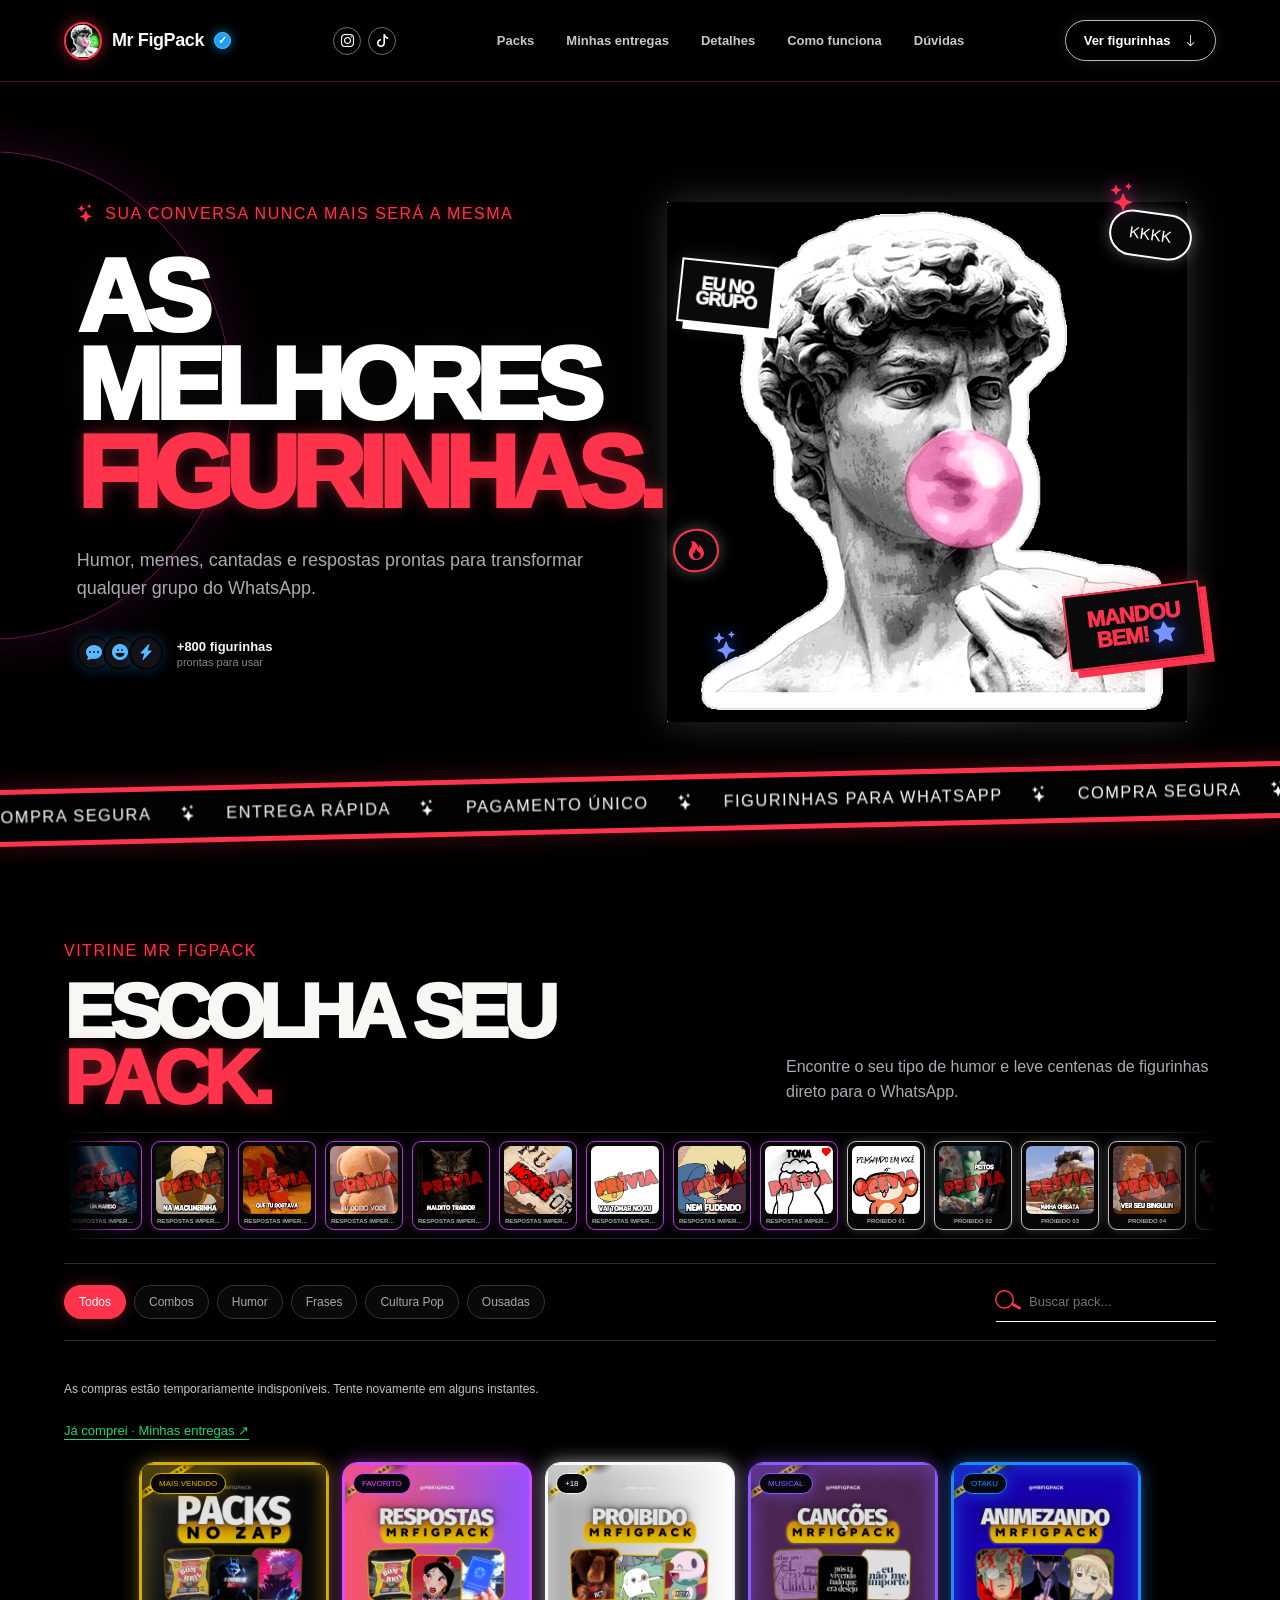
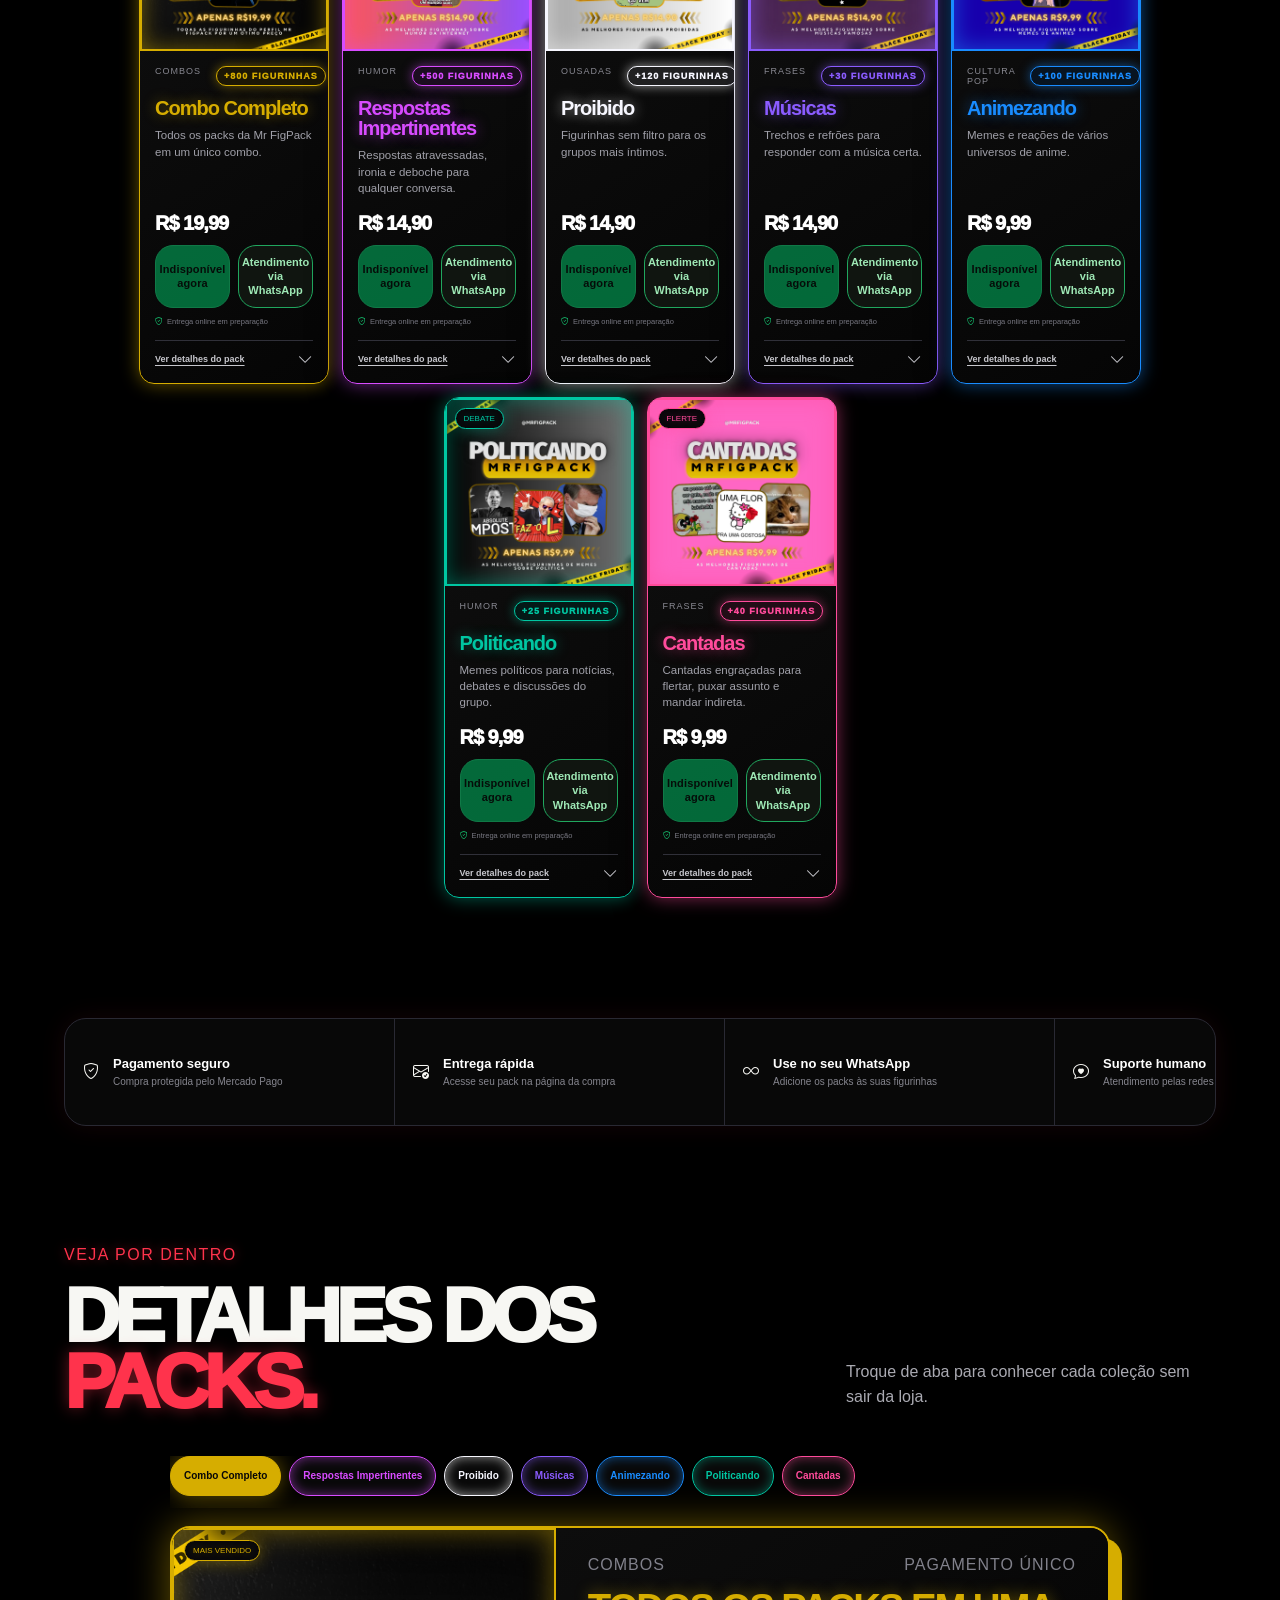
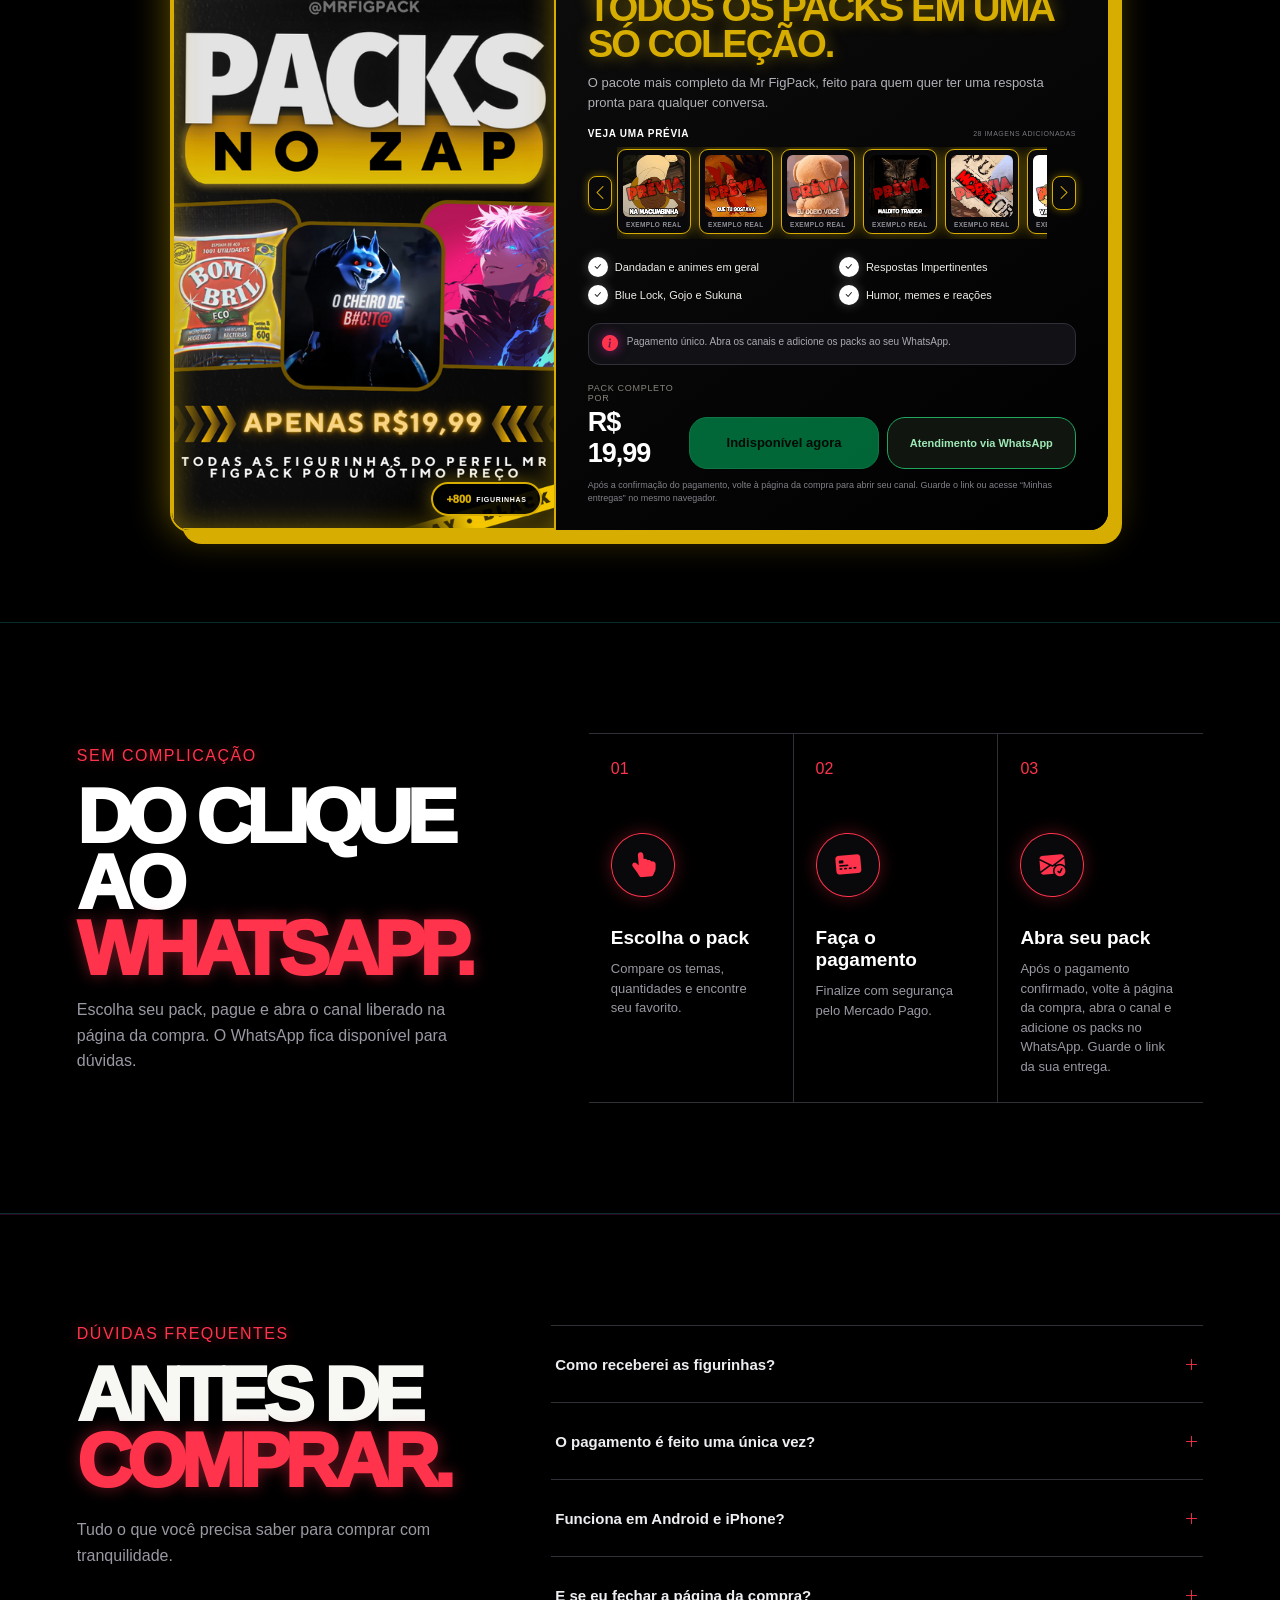
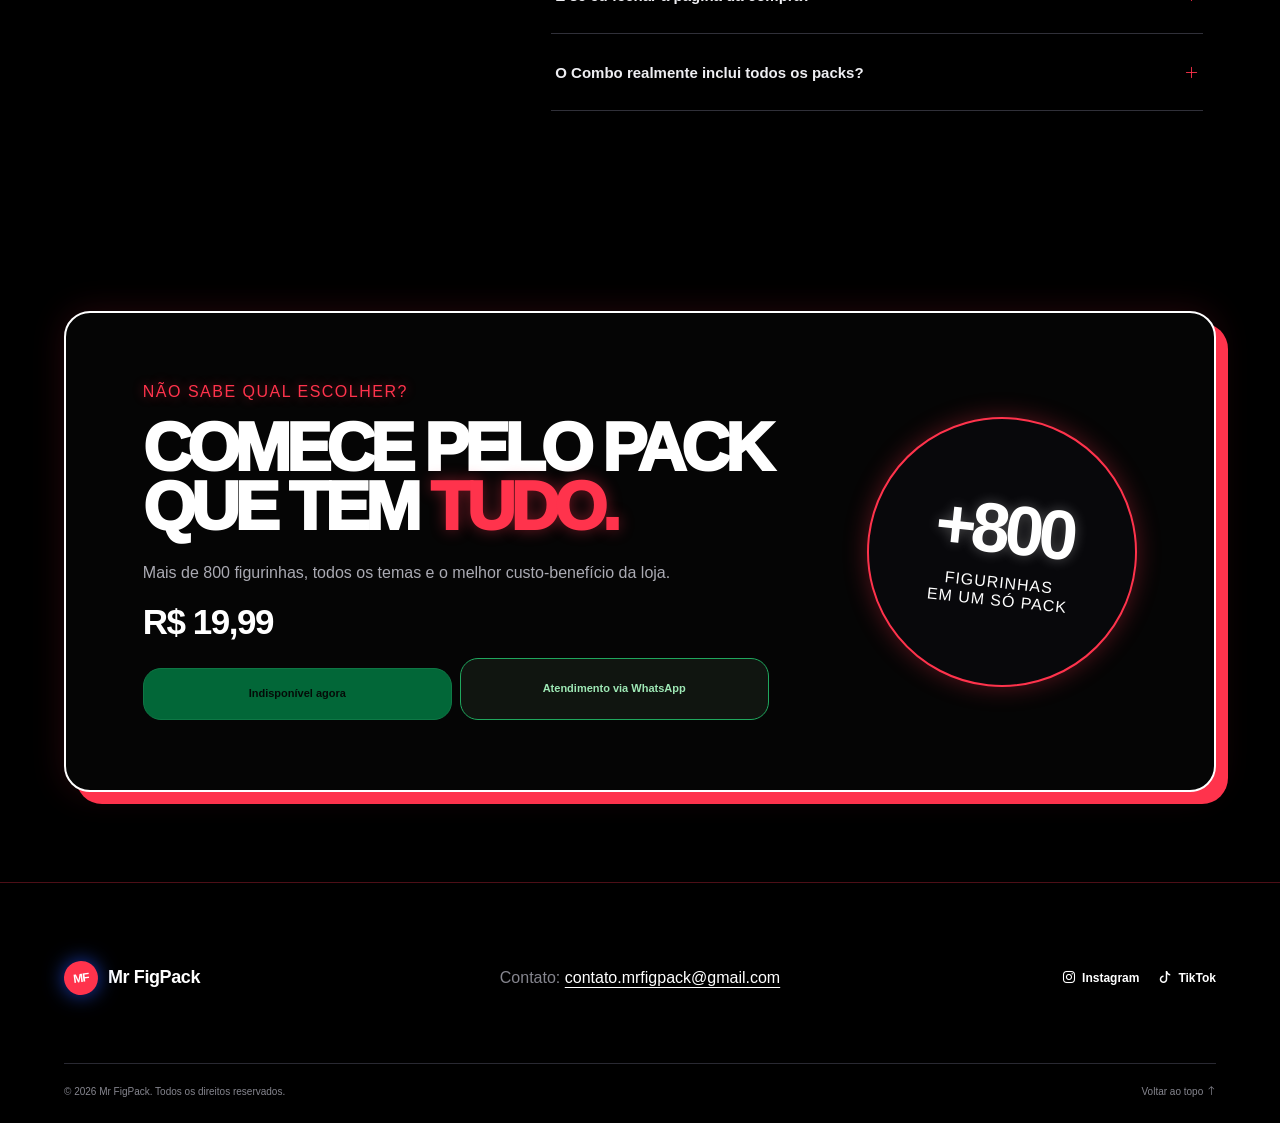
==== commit 5c83f55c: "Add files via upload" ====
--- a/index.html
+++ b/index.html
@@ -13,8 +13,8 @@
   <link rel="preconnect" href="https://fonts.gstatic.com" crossorigin>
   <link href="https://fonts.googleapis.com/css2?family=Geist+Mono:wght@400;700;800;900&display=swap" rel="stylesheet">
   <link rel="stylesheet" href="https://cdn.jsdelivr.net/npm/bootstrap-icons@1.13.1/font/bootstrap-icons.min.css">
-  <link rel="stylesheet" href="style.css?v=20261009-chat1">
-  <script src="script.js?v=20261009-chat1" defer></script>
+  <link rel="stylesheet" href="style.css?v=20261010-approved-ui">
+  <script src="script.js?v=20261010-approved-ui" defer></script>
 </head>
 <body>
   <main>
@@ -135,8 +135,6 @@
       <div class="footer-bottom"><span>&copy; 2026 Mr FigPack. Todos os direitos reservados.</span><a href="#inicio">Voltar ao topo <i class="bi bi-arrow-up" aria-hidden="true"></i></a></div>
     </footer>
 
-    <a class="whatsapp-float" href="https://wa.me/558892910298?text=Ol%C3%A1!%20Preciso%20de%20ajuda%20com%20os%20packs." target="_blank" rel="noopener noreferrer" aria-label="Tirar dúvidas com a Mr FigPack pelo WhatsApp" title="Preciso de ajuda"><i class="bi bi-whatsapp" aria-hidden="true"></i><span>Preciso de ajuda</span></a>
-
   </main>
 </body>
 </html>
--- a/style.css
+++ b/style.css
@@ -1,1374 +1,1376 @@
-:root { --ink:#11110f; --cream:#f5f0e7; --paper:#fffdf8; --yellow:#f7c928; --pink:#ef6d98; --line:#d9d2c5; }
-* { box-sizing:border-box; }
-html { scroll-behavior:smooth; }
-body { margin:0; background:var(--cream); color:var(--ink); font-family:Arial, Helvetica, sans-serif; overflow-x:hidden; }
-main { min-width:0; overflow:hidden; }
-a { color:inherit; text-decoration:none; }
-button,input { font:inherit; }
-img { display:block; max-width:100%; }
-[hidden] { display:none!important; }
-:focus-visible { outline:3px solid var(--pink); outline-offset:3px; }
-
-.site-header { height:82px; padding:0 5vw; display:flex; align-items:center; justify-content:space-between; border-bottom:1px solid rgba(17,17,15,.18); background:rgba(245,240,231,.9); backdrop-filter:blur(16px); position:sticky; top:0; z-index:50; }
-.brand { display:flex; align-items:center; gap:10px; font-weight:900; font-size:18px; letter-spacing:-.4px; }
-.brand-mark { width:34px; height:34px; display:grid; place-items:center; background:var(--ink); color:var(--yellow); border-radius:50%; font-size:12px; letter-spacing:-1px; transform:rotate(-7deg); }
-.brand-avatar { width:38px; height:38px; flex:0 0 auto; object-fit:cover; border:2px solid var(--pink); border-radius:50%; box-shadow:0 0 16px rgba(255,43,189,.58); }
-.verified { width:17px; height:17px; border-radius:50%; color:white; background:#1da1f2; display:grid; place-items:center; font-size:11px; }
-nav { display:flex; gap:32px; font-size:13px; font-weight:700; }
-nav a:hover { opacity:.55; }
-.header-cta { font-weight:800; font-size:13px; padding:12px 18px; border:1px solid var(--ink); border-radius:999px; }
-.header-cta span { margin-left:10px; }
-
-.hero { min-height:690px; padding:70px 6vw 54px; display:grid; grid-template-columns:1.02fr .98fr; align-items:center; position:relative; overflow:hidden; }
-.hero::before { content:""; position:absolute; width:38vw; height:38vw; border:1px solid rgba(17,17,15,.1); border-radius:50%; left:-20vw; top:10%; }
-.hero-copy { position:relative; z-index:3; max-width:680px; min-width:0; }
-.eyebrow,.kicker { display:inline-flex; align-items:center; gap:9px; font:800 11px/1 var(--font-geist-mono), monospace; letter-spacing:1.5px; text-transform:uppercase; }
-.eyebrow span { font-size:18px; color:#bc8400; }
-h1,h2 { margin:0; font-weight:950; letter-spacing:-.075em; line-height:.86; text-transform:uppercase; }
-h1 { font-size:clamp(70px,8vw,126px); margin-top:28px; }
-h1 em,h2 em { font-style:normal; color:var(--pink); }
-.hero-copy>p { max-width:510px; font-size:18px; line-height:1.55; margin:30px 0; color:#575249; }
-.hero-actions { display:flex; gap:12px; flex-wrap:wrap; }
-.button { min-height:54px; padding:0 24px; border-radius:999px; display:inline-flex; align-items:center; gap:18px; justify-content:center; font-weight:900; font-size:14px; transition:.2s ease; }
-.button:hover { transform:translateY(-3px); box-shadow:0 8px 0 rgba(17,17,15,.12); }
-.button.primary { background:var(--ink); color:white; }
-.button.primary span { color:var(--yellow); }
-.button.ghost { border:1px solid var(--line); background:rgba(255,255,255,.4); }
-.play { width:28px; height:28px; border-radius:50%; display:grid; place-items:center; background:var(--yellow); font-size:10px; }
-.social-proof { display:flex; align-items:center; gap:14px; margin-top:34px; }
-.avatars { display:flex; }
-.avatars span { width:34px; height:34px; margin-left:-8px; border:2px solid var(--cream); background:white; border-radius:50%; display:grid; place-items:center; }
-.avatars span:first-child { margin-left:0; }
-.social-proof strong,.social-proof small { display:block; }
-.social-proof strong { font-size:13px; }.social-proof small { color:#7a746b; font-size:11px; margin-top:2px; }
-
-.hero-art { height:570px; position:relative; display:flex; align-items:flex-end; justify-content:center; }
-.hero-art::before { content:""; width:470px; height:470px; border-radius:50%; background:var(--yellow); position:absolute; bottom:25px; box-shadow:inset 0 0 0 1px rgba(17,17,15,.15), 18px 18px 0 var(--pink); }
-.hero-art img { position:relative; z-index:2; width:520px; height:520px; object-fit:contain; object-position:center bottom; mix-blend-mode:multiply; filter:contrast(1.08); }
-.orbit { position:absolute; z-index:4; background:white; border:2px solid var(--ink); border-radius:999px; font:900 12px var(--font-geist-mono),monospace; box-shadow:5px 5px 0 var(--ink); }
-.orbit-one { top:60px; right:2%; transform:rotate(8deg); padding:12px 18px; }.orbit-two { left:4%; bottom:150px; font-size:20px; padding:8px 11px; transform:rotate(-12deg); }
-.sticker-note { position:absolute; z-index:5; font-weight:950; line-height:.82; letter-spacing:-1px; text-align:center; border:2px solid var(--ink); box-shadow:7px 7px 0 var(--ink); }
-.note-one { right:0; bottom:58px; background:var(--pink); padding:16px 20px; font-size:22px; transform:rotate(-7deg); }.note-one b { color:var(--yellow); }
-.note-two { left:5%; top:110px; background:white; padding:15px; font-size:18px; transform:rotate(6deg); }
-.spark { position:absolute; z-index:5; font-size:28px; }.spark-one { right:12%; top:30px; color:var(--pink); }.spark-two { left:11%; bottom:60px; color:#bc8400; }
-
-.marquee { transform:rotate(-1.3deg) scale(1.02); background:var(--ink); color:white; border-top:5px solid var(--yellow); border-bottom:5px solid var(--yellow); padding:14px 0; white-space:nowrap; overflow:hidden; font:900 13px var(--font-geist-mono),monospace; letter-spacing:1.5px; }
-.marquee div { min-width:max-content; text-align:center; }.marquee span { color:var(--yellow); margin:0 28px; }
-
-.catalog { padding:110px 5vw 120px; }
-.section-heading { display:flex; justify-content:space-between; align-items:flex-end; gap:40px; margin-bottom:50px; }
-.section-heading h2,.how h2,.cta-section h2 { font-size:clamp(52px,6vw,94px); margin-top:18px; }
-.section-heading>p { max-width:430px; color:#676158; line-height:1.55; margin:0 0 5px; }
-.catalog-tools { display:flex; justify-content:space-between; align-items:center; gap:20px; border-top:1px solid var(--line); border-bottom:1px solid var(--line); padding:18px 0; margin-bottom:38px; }
-.filters { display:flex; gap:8px; flex-wrap:wrap; }
-.filters button { border:1px solid var(--line); background:transparent; padding:9px 14px; border-radius:999px; text-transform:capitalize; font-size:12px; cursor:pointer; }
-.filters button.active { background:var(--ink); color:white; border-color:var(--ink); }
-.search { width:220px; height:40px; display:flex; align-items:center; gap:8px; border-bottom:1px solid var(--ink); }
-.search span { font-size:23px; transform:rotate(-15deg); }.search input { width:100%; border:0; outline:0; background:transparent; font-size:13px; }
-.product-grid { display:grid; grid-template-columns:repeat(3,minmax(0,1fr)); gap:22px; }
-.product-card { min-width:0; background:var(--paper); border:1px solid var(--line); border-radius:22px; overflow:hidden; transition:.25s ease; }
-.product-card:hover { transform:translateY(-6px); box-shadow:0 16px 0 rgba(17,17,15,.08); }
-.product-card.featured { grid-column:span 2; display:grid; grid-template-columns:1.15fr .85fr; }
-.product-media { aspect-ratio:1/1; position:relative; background:#e8e1d4; overflow:hidden; }.featured .product-media { aspect-ratio:auto; min-height:490px; }
-.product-media img { width:100%; height:100%; object-fit:cover; transition:.35s ease; }.product-card:hover .product-media img { transform:scale(1.025); }
-.product-badge { position:absolute; z-index:2; top:16px; left:16px; padding:8px 12px; background:var(--yellow); border:1px solid var(--ink); border-radius:999px; font:900 10px var(--font-geist-mono),monospace; text-transform:uppercase; }
-.product-content { padding:23px; display:flex; flex-direction:column; }
-.product-meta { display:flex; justify-content:space-between; gap:15px; font:700 10px var(--font-geist-mono),monospace; letter-spacing:1px; text-transform:uppercase; color:#766f64; }
-.product-content h3 { font-size:27px; letter-spacing:-1px; margin:18px 0 9px; line-height:1; }
-.product-content>p { color:#6b655b; font-size:14px; line-height:1.5; margin:0; }
-.product-bottom { display:flex; align-items:flex-end; justify-content:space-between; gap:14px; margin-top:auto; padding-top:28px; }
-.price small,.price strong { display:block; }.price small { font-size:9px; color:#7b756a; text-transform:uppercase; letter-spacing:.7px; }.price strong { font-size:25px; letter-spacing:-1px; margin-top:4px; }
-.buy-button { background:var(--ink); color:white; min-height:44px; padding:0 17px; border-radius:999px; display:flex; align-items:center; gap:13px; font-size:12px; font-weight:900; }.buy-button span { color:var(--yellow); }
-.details-link { width:100%; margin-top:18px; border:0; border-top:1px solid var(--line); padding:14px 0 0; display:flex; align-items:center; justify-content:space-between; background:transparent; color:inherit; font-size:11px; font-weight:800; text-align:left; text-decoration:underline; text-underline-offset:3px; cursor:pointer; }
-.details-link span { font-size:15px; text-decoration:none; transition:transform .2s ease; }.details-link:hover span { transform:translateY(3px); }
-.empty-state { border:1px dashed var(--line); padding:48px; text-align:center; color:#716b61; border-radius:20px; }
-
-.pack-details { padding:10px 5vw 120px; scroll-margin-top:100px; }
-.details-heading { display:flex; align-items:flex-end; justify-content:space-between; gap:40px; margin-bottom:42px; }
-.details-heading h2 { margin:18px 0 0; font-size:clamp(52px,6vw,94px); }
-.details-heading>p { max-width:370px; margin:0 0 4px; color:#676158; line-height:1.55; }
-.detail-tabs { display:flex; gap:8px; margin-bottom:18px; padding:0 0 12px; overflow-x:auto; overscroll-behavior-inline:contain; scrollbar-width:none; }
-.detail-tabs::-webkit-scrollbar { display:none; }
-.detail-tabs button { min-width:max-content; min-height:48px; padding:8px 17px; display:flex; align-items:center; gap:9px; border:1px solid var(--line); border-radius:999px; background:rgba(255,255,255,.35); color:#5f594f; font-size:12px; font-weight:800; cursor:pointer; transition:.2s ease; }
-.detail-tabs button span { color:#948d82; font:800 9px var(--font-geist-mono),monospace; }
-.detail-tabs button:hover { border-color:var(--ink); color:var(--ink); }.detail-tabs button.active { background:var(--ink); border-color:var(--ink); color:white; }.detail-tabs button.active span { color:var(--yellow); }
-.detail-panel { min-height:590px; display:grid; grid-template-columns:minmax(0,.92fr) minmax(0,1.08fr); overflow:hidden; border:2px solid var(--ink); border-radius:28px; background:var(--ink); color:white; box-shadow:12px 12px 0 var(--yellow); }
-.detail-cover { min-width:0; position:relative; background:var(--pink); overflow:hidden; }
-.detail-cover img { width:100%; height:100%; object-fit:cover; }
-.detail-cover .product-badge { top:22px; left:22px; }
-.cover-count { position:absolute; right:22px; bottom:22px; z-index:2; padding:10px 14px; border:2px solid var(--ink); border-radius:999px; background:white; color:var(--ink); box-shadow:4px 4px 0 var(--ink); font:900 10px var(--font-geist-mono),monospace; }
-.detail-copy { min-width:0; padding:54px 6vw 46px 50px; display:flex; flex-direction:column; }
-.detail-meta { display:flex; justify-content:space-between; gap:20px; color:#9e9990; font:800 10px var(--font-geist-mono),monospace; letter-spacing:1px; text-transform:uppercase; }
-.detail-copy h3 { max-width:660px; margin:24px 0 20px; font-size:clamp(36px,4.2vw,64px); line-height:.93; letter-spacing:-.055em; text-transform:uppercase; }
-.detail-copy>p { max-width:650px; margin:0; color:#bcb7ae; font-size:16px; line-height:1.65; }
-.detail-copy ul { display:grid; grid-template-columns:repeat(2,minmax(0,1fr)); gap:10px 20px; margin:30px 0; padding:0; list-style:none; }
-.detail-copy li { display:flex; align-items:center; gap:10px; color:#efede8; font-size:13px; line-height:1.35; }.detail-copy li span { width:24px; height:24px; flex:0 0 auto; display:grid; place-items:center; border-radius:50%; background:var(--yellow); color:var(--ink); font-size:11px; font-weight:950; }
-.detail-note { display:flex; align-items:flex-start; gap:12px; padding:16px 18px; border:1px solid #3b3b37; border-radius:16px; background:#181816; }.detail-note>span { color:var(--yellow); }.detail-note p { margin:0; color:#aaa59d; font-size:12px; line-height:1.5; }
-.detail-buy-row { display:flex; align-items:flex-end; justify-content:space-between; gap:22px; margin-top:auto; padding-top:30px; }.detail-buy-row .price small { color:#89857e; }.detail-buy-row .price strong { font-size:32px; }.detail-buy-row .button.primary { background:var(--yellow); color:var(--ink); }.detail-buy-row .button.primary span { color:var(--ink); }
-.delivery-copy { display:block; margin-top:15px; color:#77736c; font-size:10px; line-height:1.45; }
-
-.how { background:var(--ink); color:white; padding:110px 6vw; display:grid; grid-template-columns:.8fr 1.2fr; gap:8vw; align-items:center; }
-.how-intro p { color:#aaa59d; max-width:420px; line-height:1.6; }.how .kicker { color:var(--yellow); }
-.steps { display:grid; grid-template-columns:repeat(3,1fr); border-top:1px solid #393935; border-bottom:1px solid #393935; }
-.steps article { min-height:330px; padding:26px 22px; border-right:1px solid #393935; position:relative; }.steps article:last-child { border:0; }
-.steps article>span { font:700 11px var(--font-geist-mono),monospace; color:#777771; }
-.step-icon { width:64px; height:64px; margin:55px 0 30px; border-radius:50%; display:grid; place-items:center; background:var(--yellow); color:var(--ink); font-size:25px; transform:rotate(-5deg); }
-.steps h3 { font-size:19px; margin:0 0 10px; }.steps p { font-size:13px; color:#99958e; line-height:1.5; margin:0; }
-
-.cta-section { margin:90px 5vw; background:var(--yellow); border:2px solid var(--ink); border-radius:26px; padding:70px 6vw; display:flex; justify-content:space-between; align-items:center; gap:50px; box-shadow:12px 12px 0 var(--ink); }
-.cta-section>div:first-child { max-width:750px; }.cta-section h2 { font-size:clamp(48px,5.3vw,82px); margin:18px 0 24px; }.cta-section h2 em { color:white; text-shadow:2px 2px 0 var(--ink); }.cta-section p { max-width:530px; line-height:1.6; }.button.dark { background:var(--ink); color:white; margin-top:10px; }
-.cta-stats { width:270px; height:270px; border:2px solid var(--ink); border-radius:50%; flex:0 0 auto; display:flex; flex-direction:column; align-items:center; justify-content:center; text-align:center; background:var(--pink); transform:rotate(6deg); }
-.cta-stats strong { font-size:70px; line-height:1; letter-spacing:-5px; }.cta-stats span { font:800 11px var(--font-geist-mono),monospace; letter-spacing:1px; margin-top:10px; }
-
-footer { padding:70px 5vw 26px; background:#0d0d0c; color:white; }
-.footer-main { display:grid; grid-template-columns:1fr 1fr 1fr; align-items:center; gap:30px; padding-bottom:60px; }.footer-main>p { color:#9d9991; text-align:center; }.social-links { display:flex; justify-content:flex-end; gap:20px; font-size:12px; font-weight:800; }
-.footer-contact a { color:white; text-decoration:underline; text-underline-offset:4px; overflow-wrap:anywhere; }
-.social-links a { display:inline-flex; align-items:center; gap:7px; }
-.footer-bottom { padding-top:22px; border-top:1px solid #343431; display:flex; justify-content:space-between; color:#77736c; font-size:10px; }
-
-@media (max-width:980px) {
-  nav { display:none; }.hero { grid-template-columns:minmax(0,1fr); padding-top:50px; }.hero-art { margin-top:30px; }.product-grid { grid-template-columns:repeat(2,minmax(0,1fr)); }.product-card.featured { grid-column:span 2; }.detail-panel { grid-template-columns:minmax(0,1fr) minmax(0,1fr); }.detail-copy { padding:42px 34px; }.detail-copy ul { grid-template-columns:minmax(0,1fr); }.how { grid-template-columns:minmax(0,1fr); }.cta-stats { width:210px; height:210px; }.cta-stats strong { font-size:55px; }
-}
-@media (max-width:680px) {
-  .site-header { height:68px; padding:0 16px; gap:10px; }.header-cta { flex:0 0 auto; padding:10px 13px; font-size:11px; }.brand { min-width:0; gap:8px; font-size:15px; }.brand-mark { flex:0 0 auto; }.hero { min-height:auto; padding:48px 20px 35px; }.hero-copy { width:100%; max-width:100%; }.eyebrow { max-width:100%; flex-wrap:wrap; line-height:1.35; }.hero h1 { max-width:100%; font-size:clamp(40px,12.5vw,56px); letter-spacing:-.065em; }.hero-copy>p { max-width:100%; font-size:16px; }.hero-actions { width:100%; }.hero-art { width:100%; min-width:0; height:390px; margin-top:25px; }.hero-art::before { width:min(330px,88vw); height:auto; aspect-ratio:1; }.hero-art img { width:min(360px,100%); height:360px; }.note-one { right:0; bottom:25px; font-size:16px; }.note-two { left:0; top:68px; font-size:14px; }.orbit-one { top:25px; right:0; }.orbit-two { bottom:110px; left:0; }.spark-one { right:8%; }.catalog { padding:85px 18px 90px; }.section-heading { display:block; min-width:0; }.section-heading h2,.how h2,.cta-section h2 { overflow-wrap:anywhere; }.section-heading>p { margin-top:25px; }.catalog-tools { align-items:flex-start; flex-direction:column; }.filters { width:100%; }.filters button { min-height:40px; }.search { width:100%; }.product-grid { grid-template-columns:minmax(0,1fr); }.product-card.featured { grid-column:auto; display:block; }.featured .product-media { min-height:auto; aspect-ratio:1/1; }.product-bottom { flex-wrap:wrap; }.pack-details { padding:0 18px 95px; }.details-heading { display:block; }.details-heading>p { margin-top:22px; }.details-heading h2 { overflow-wrap:anywhere; }.detail-tabs { margin-inline:-18px; padding-inline:18px; }.detail-panel { min-height:auto; grid-template-columns:minmax(0,1fr); border-radius:22px; box-shadow:8px 8px 0 var(--yellow); }.detail-cover { aspect-ratio:1/1; }.detail-copy { padding:34px 24px 30px; }.detail-copy h3 { font-size:clamp(34px,11vw,48px); }.detail-copy ul { margin-block:26px; }.detail-buy-row { align-items:stretch; flex-direction:column; }.detail-buy-row .button { width:100%; }.how { padding:85px 20px; }.steps { grid-template-columns:minmax(0,1fr); }.steps article { min-height:230px; border-right:0; border-bottom:1px solid #393935; }.step-icon { margin:28px 0 22px; }.cta-section { min-width:0; margin:55px 18px; padding:48px 24px; flex-direction:column; align-items:flex-start; }.cta-section>div:first-child { min-width:0; }.cta-stats { align-self:center; max-width:100%; }.footer-main { grid-template-columns:minmax(0,1fr); }.footer-main>p { text-align:left; }.social-links { justify-content:flex-start; flex-wrap:wrap; }.footer-bottom { gap:18px; flex-direction:column; }
-}
-@media (max-width:440px) {
-  .hero-actions { display:grid; grid-template-columns:minmax(0,1fr); }.hero-actions .button { width:100%; }.cta-section .button { width:100%; padding-inline:18px; }.header-cta span { display:none; }
-}
-@media (max-width:360px) {
-  .site-header { padding-inline:12px; }.header-cta { padding-inline:10px; }.brand { font-size:14px; }.verified { display:none; }.hero { padding-inline:16px; }.catalog { padding-inline:14px; }.cta-section { margin-inline:14px; padding-inline:20px; }
-}
-@media (prefers-reduced-motion:reduce) { html { scroll-behavior:auto; } * { transition:none!important; } }
-
-/* Tema preto com detalhes neon */
-:root {
-  --ink:#000;
-  --cream:#000;
-  --paper:#0a0a0a;
-  --yellow:#dfff00;
-  --pink:#ff2bbd;
-  --cyan:#31f7ff;
-  --line:#292932;
-}
-body {
-  background:#000;
-  color:#f7f7f3;
-}
-:focus-visible { outline-color:var(--yellow); box-shadow:0 0 18px rgba(223,255,0,.55); }
-
-.site-header {
-  border-bottom:1px solid rgba(223,255,0,.24);
-  background:rgba(0,0,0,.9);
-  box-shadow:0 8px 35px rgba(0,0,0,.55);
-}
-.brand-mark { background:var(--yellow); color:#050506; box-shadow:0 0 18px rgba(223,255,0,.62); }
-.verified { background:var(--cyan); color:#050506; box-shadow:0 0 14px rgba(49,247,255,.7); }
-nav a { color:#c8c8c4; }
-nav a:hover { color:var(--yellow); opacity:1; text-shadow:0 0 12px rgba(223,255,0,.65); }
-.header-cta { color:var(--yellow); border-color:var(--yellow); box-shadow:inset 0 0 12px rgba(223,255,0,.06),0 0 14px rgba(223,255,0,.18); }
-.header-cta:hover { background:var(--yellow); color:#050506; box-shadow:0 0 24px rgba(223,255,0,.5); }
-
-.hero::before { border-color:rgba(255,43,189,.42); box-shadow:0 0 55px rgba(255,43,189,.14); }
-.eyebrow { color:var(--yellow); }
-.eyebrow span { color:var(--yellow); text-shadow:0 0 14px rgba(223,255,0,.8); }
-h1 { color:#fff; text-shadow:0 0 34px rgba(255,255,255,.05); }
-h1 em,h2 em { color:var(--pink); text-shadow:0 0 18px rgba(255,43,189,.46); }
-.hero-copy>p,.section-heading>p,.details-heading>p { color:#aaaab2; }
-.button.primary { background:var(--yellow); color:#050506; box-shadow:0 0 22px rgba(223,255,0,.3); }
-.button.primary span { color:#050506; }
-.button:hover { box-shadow:0 0 28px rgba(223,255,0,.38); }
-.button.ghost { color:#f4f4ef; border-color:rgba(49,247,255,.48); background:rgba(8,8,11,.68); box-shadow:inset 0 0 18px rgba(49,247,255,.04); }
-.button.ghost:hover { border-color:var(--cyan); box-shadow:0 0 23px rgba(49,247,255,.27); }
-.play { background:var(--pink); color:#fff; box-shadow:0 0 16px rgba(255,43,189,.65); }
-.avatars span { border-color:#050506; background:#121218; color:var(--cyan); box-shadow:0 0 13px rgba(49,247,255,.24); }
-.social-proof small { color:#85858e; }
-
-.hero-art::before {
-  background:radial-gradient(circle at 45% 42%,#24240d 0,#111108 45%,#050506 72%);
-  border:2px solid var(--yellow);
-  box-shadow:0 0 34px rgba(223,255,0,.35),18px 18px 0 rgba(255,43,189,.78),18px 18px 40px rgba(255,43,189,.32);
-}
-.hero-art img { mix-blend-mode:normal; filter:contrast(1.1) drop-shadow(0 0 18px rgba(255,255,255,.18)); }
-.orbit { background:#09090c; color:var(--yellow); border-color:var(--yellow); box-shadow:0 0 18px rgba(223,255,0,.5); }
-.orbit-two { color:var(--pink); border-color:var(--pink); box-shadow:0 0 18px rgba(255,43,189,.52); }
-.sticker-note { color:#fff; border-color:currentColor; }
-.note-one { background:#0a0a0d; color:var(--pink); box-shadow:7px 7px 0 var(--pink),0 0 25px rgba(255,43,189,.42); }
-.note-one b { color:var(--yellow); }
-.note-two { background:#0a0a0d; color:var(--cyan); box-shadow:7px 7px 0 var(--cyan),0 0 25px rgba(49,247,255,.32); }
-.spark-one { color:var(--pink); text-shadow:0 0 16px rgba(255,43,189,.9); }
-.spark-two { color:var(--yellow); text-shadow:0 0 16px rgba(223,255,0,.9); }
-
-.marquee { background:#020203; border-color:var(--yellow); box-shadow:0 0 28px rgba(223,255,0,.25); }
-.catalog,.pack-details { background:#000; }
-.kicker { color:var(--cyan); text-shadow:0 0 12px rgba(49,247,255,.48); }
-.catalog-tools { border-color:#303038; }
-.filters button { color:#a9a9b1; border-color:#33333d; background:#090909; }
-.filters button:hover { color:#fff; border-color:var(--cyan); }
-.filters button.active { background:var(--yellow); color:#050506; border-color:var(--yellow); box-shadow:0 0 18px rgba(223,255,0,.33); }
-.search { border-color:var(--cyan); color:var(--cyan); }
-.search input { color:#fff; }
-.search input::placeholder { color:#74747d; }
-
-.product-card { background:linear-gradient(145deg,#101010,#050505); border-color:#2c2c36; box-shadow:0 12px 35px rgba(0,0,0,.28); }
-.product-card.featured { border-color:rgba(223,255,0,.62); box-shadow:0 0 26px rgba(223,255,0,.1); }
-.product-card:hover { border-color:var(--pink); box-shadow:0 0 26px rgba(255,43,189,.22),0 18px 45px rgba(0,0,0,.45); }
-.product-media { background:#050506; }
-.product-badge { background:#08080b; color:var(--yellow); border-color:var(--yellow); box-shadow:0 0 15px rgba(223,255,0,.38); }
-.product-meta { color:#888891; }
-.product-content h3 { color:#fff; }
-.product-content>p { color:#a0a0a9; }
-.buy-button { background:var(--yellow); color:#050506; box-shadow:0 0 17px rgba(223,255,0,.24); }
-.details-link { color:#c7c7cd; border-color:#303039; }
-.details-link:hover { color:var(--cyan); }
-.empty-state { color:#9999a2; background:#0b0b0f; }
-
-.detail-tabs button { border-color:#31313a; background:#090909; color:#a3a3ac; }
-.detail-tabs button:hover { border-color:var(--cyan); color:var(--cyan); }
-.detail-tabs button.active { background:var(--pink); border-color:var(--pink); color:#fff; box-shadow:0 0 18px rgba(255,43,189,.42); }
-.detail-panel { border-color:var(--pink); background:#050505; box-shadow:12px 12px 0 var(--pink),0 0 38px rgba(255,43,189,.17); }
-.detail-cover { background:#050506; }
-.cover-count { background:#08080b; color:var(--yellow); border-color:var(--yellow); box-shadow:0 0 18px rgba(223,255,0,.45); }
-.detail-copy { background:linear-gradient(145deg,#0d0d0d,#000); }
-.detail-meta { color:#81818b; }
-.detail-copy>p { color:#b0b0b8; }
-.detail-copy li span { background:var(--cyan); color:#050506; box-shadow:0 0 13px rgba(49,247,255,.42); }
-.detail-note { border-color:#30303a; background:#111116; }
-.detail-note>span { color:var(--pink); text-shadow:0 0 12px rgba(255,43,189,.6); }
-.detail-note p { color:#aaaab3; }
-.detail-buy-row .button.primary { background:var(--yellow); color:#050506; }
-.delivery-copy { color:#81818a; }
-
-.how { background:#000; border-block:1px solid rgba(49,247,255,.18); }
-.how-intro p,.steps p { color:#9999a3; }
-.how .kicker { color:var(--yellow); text-shadow:0 0 14px rgba(223,255,0,.55); }
-.steps { border-color:#303039; }
-.steps article { border-color:#303039; }
-.steps article>span { color:var(--pink); }
-.step-icon { background:#09090c; color:var(--yellow); border:1px solid var(--yellow); box-shadow:0 0 21px rgba(223,255,0,.38); }
-
-.cta-section { background:#050505; color:#fff; border-color:var(--yellow); box-shadow:12px 12px 0 var(--yellow),0 0 42px rgba(223,255,0,.16); }
-.cta-section h2 em { color:var(--pink); text-shadow:0 0 18px rgba(255,43,189,.55); }
-.cta-section p { color:#aaaab3; }
-.button.dark { background:var(--yellow); color:#050506; box-shadow:0 0 21px rgba(223,255,0,.3); }
-.cta-stats { background:#08080b; color:#fff; border-color:var(--pink); box-shadow:0 0 30px rgba(255,43,189,.45); }
-.cta-stats strong { color:var(--pink); text-shadow:0 0 18px rgba(255,43,189,.55); }
-
-footer { background:#000; border-top:1px solid rgba(223,255,0,.22); }
-.footer-main>p,.footer-bottom { color:#85858e; }
-.footer-contact a,.social-links a { color:var(--yellow); }
-.social-links a:hover,.footer-contact a:hover { text-shadow:0 0 13px rgba(223,255,0,.7); }
-.footer-bottom { border-color:#292932; }
-
-@media (max-width:680px) {
-  .detail-panel { box-shadow:8px 8px 0 var(--pink),0 0 24px rgba(255,43,189,.15); }
-  .cta-section { box-shadow:8px 8px 0 var(--yellow),0 0 28px rgba(223,255,0,.13); }
-}
-
-/* Paleta final: rosa + azul neon, com verde exclusivo para compra */
-:root {
-  --yellow:#2558ff;
-  --cyan:#159dff;
-  --buy-green:#00c96b;
-  --buy-green-bright:#18e985;
-}
-:focus-visible { outline-color:#4f73ff; box-shadow:0 0 18px rgba(37,88,255,.58); }
-.site-header { border-bottom-color:rgba(37,88,255,.32); }
-.brand-mark { background:var(--yellow); color:#fff; box-shadow:0 0 20px rgba(37,88,255,.72); }
-.verified { background:var(--cyan); color:#fff; box-shadow:0 0 14px rgba(21,157,255,.7); }
-nav a:hover { color:#7693ff; text-shadow:0 0 13px rgba(37,88,255,.75); }
-.header-cta { color:#7693ff; border-color:#416bff; box-shadow:inset 0 0 12px rgba(37,88,255,.08),0 0 15px rgba(37,88,255,.3); }
-.header-cta:hover { background:var(--yellow); color:#fff; box-shadow:0 0 25px rgba(37,88,255,.62); }
-.eyebrow,.eyebrow span { color:#7693ff; text-shadow:0 0 15px rgba(37,88,255,.75); }
-.button.primary { background:var(--yellow); color:#fff; box-shadow:0 0 23px rgba(37,88,255,.42); }
-.button.primary span { color:#fff; }
-.button:hover { box-shadow:0 0 29px rgba(37,88,255,.46); }
-.button.ghost { border-color:rgba(21,157,255,.55); }
-.button.ghost:hover { border-color:var(--cyan); box-shadow:0 0 23px rgba(21,157,255,.35); }
-.play { background:var(--pink); }
-.avatars span { color:#58baff; box-shadow:0 0 13px rgba(21,157,255,.3); }
-.hero-art::before { border-color:#416bff; box-shadow:0 0 36px rgba(37,88,255,.48),18px 18px 0 rgba(255,43,189,.78),18px 18px 40px rgba(255,43,189,.32); }
-.orbit { color:#7693ff; border-color:#416bff; box-shadow:0 0 19px rgba(37,88,255,.58); }
-.note-one b,.spark-two { color:#7693ff; text-shadow:0 0 17px rgba(37,88,255,.9); }
-.marquee { border-color:#416bff; box-shadow:0 0 30px rgba(37,88,255,.35); }
-.marquee span { color:#7693ff; }
-.kicker { color:#58baff; text-shadow:0 0 13px rgba(21,157,255,.6); }
-.filters button:hover { border-color:var(--cyan); }
-.filters button.active { background:var(--yellow); color:#fff; border-color:#416bff; box-shadow:0 0 19px rgba(37,88,255,.45); }
-.search { border-color:var(--cyan); color:#58baff; }
-.product-card.featured { border-color:rgba(37,88,255,.75); box-shadow:0 0 28px rgba(37,88,255,.18); }
-.product-badge { color:#87a0ff; border-color:#416bff; box-shadow:0 0 16px rgba(37,88,255,.48); }
-.cover-count { color:#87a0ff; border-color:#416bff; box-shadow:0 0 19px rgba(37,88,255,.52); }
-.detail-copy li span { background:var(--cyan); box-shadow:0 0 14px rgba(21,157,255,.48); }
-.how .kicker { color:#7693ff; text-shadow:0 0 15px rgba(37,88,255,.68); }
-.step-icon { color:#87a0ff; border-color:#416bff; box-shadow:0 0 22px rgba(37,88,255,.48); }
-.cta-section { border-color:#416bff; box-shadow:12px 12px 0 #2558ff,0 0 44px rgba(37,88,255,.25); }
-footer { border-top-color:rgba(37,88,255,.34); }
-.footer-contact a,.social-links a { color:#58baff; }
-.social-links a:hover,.footer-contact a:hover { text-shadow:0 0 14px rgba(21,157,255,.78); }
-
-.buy-button,
-.detail-buy-row .button.primary,
-.button.dark {
-  background:var(--buy-green);
-  color:#031109;
-  border:1px solid var(--buy-green-bright);
-  box-shadow:0 0 20px rgba(0,201,107,.42);
-}
-.detail-buy-row .button.primary span,.button.dark span { color:#031109; }
-.buy-button:hover,
-.detail-buy-row .button.primary:hover,
-.button.dark:hover {
-  background:var(--buy-green-bright);
-  box-shadow:0 0 30px rgba(0,201,107,.62);
-}
-
-@media (max-width:680px) {
-  .cta-section { box-shadow:8px 8px 0 #2558ff,0 0 30px rgba(37,88,255,.2); }
-}
-
-/* Identidade neon individual de cada pack */
-.pack-combo-completo,.tab-combo-completo,.detail-combo-completo {
-  --pack-accent:#d6ad00;
-  --pack-glow:rgba(214,173,0,.48);
-  --pack-ink:#070707;
-}
-.pack-respostas-impertinentes,.tab-respostas-impertinentes,.detail-respostas-impertinentes {
-  --pack-accent:#d84cff;
-  --pack-glow:rgba(216,76,255,.5);
-  --pack-ink:#fff;
-}
-.pack-proibido,.tab-proibido,.detail-proibido {
-  --pack-accent:#f7f7ff;
-  --pack-glow:rgba(255,255,255,.58);
-  --pack-ink:#050506;
-}
-.pack-musicas,.tab-musicas,.detail-musicas {
-  --pack-accent:#8b5cff;
-  --pack-glow:rgba(139,92,255,.52);
-  --pack-ink:#fff;
-}
-.pack-animezando,.tab-animezando,.detail-animezando {
-  --pack-accent:#198cff;
-  --pack-glow:rgba(25,140,255,.52);
-  --pack-ink:#fff;
-}
-.pack-politicando,.tab-politicando,.detail-politicando {
-  --pack-accent:#00c6a2;
-  --pack-glow:rgba(0,198,162,.46);
-  --pack-ink:#03110e;
-}
-.pack-cantadas,.tab-cantadas,.detail-cantadas {
-  --pack-accent:#ff4b9b;
-  --pack-glow:rgba(255,75,155,.5);
-  --pack-ink:#fff;
-}
-
-.product-card[class*="pack-"] {
-  border:1.5px solid var(--pack-accent);
-  box-shadow:0 0 18px var(--pack-glow),0 14px 35px rgba(0,0,0,.35);
-}
-.product-card[class*="pack-"]:hover {
-  border-color:var(--pack-accent);
-  box-shadow:0 0 32px var(--pack-glow),0 20px 45px rgba(0,0,0,.48);
-}
-.product-card[class*="pack-"] .product-media::after {
-  content:"";
-  position:absolute;
-  inset:0;
-  z-index:1;
-  pointer-events:none;
-  border:2px solid var(--pack-accent);
-  box-shadow:inset 0 0 22px var(--pack-glow);
-}
-.product-card[class*="pack-"] .product-badge,
-.detail-panel[class*="detail-"] .product-badge {
-  color:var(--pack-accent);
-  border-color:var(--pack-accent);
-  box-shadow:0 0 17px var(--pack-glow);
-  text-shadow:0 0 9px var(--pack-glow);
-}
-.product-card[class*="pack-"] .product-content h3 {
-  color:var(--pack-accent);
-  text-shadow:0 0 14px var(--pack-glow);
-}
-
-.detail-tabs button[class*="tab-"] {
-  color:var(--pack-accent);
-  border-color:var(--pack-accent);
-  box-shadow:inset 0 0 12px var(--pack-glow);
-}
-.detail-tabs button[class*="tab-"]:hover {
-  color:var(--pack-accent);
-  border-color:var(--pack-accent);
-  box-shadow:0 0 15px var(--pack-glow);
-}
-.detail-tabs button[class*="tab-"].active {
-  background:var(--pack-accent);
-  color:var(--pack-ink);
-  border-color:var(--pack-accent);
-  box-shadow:0 0 22px var(--pack-glow);
-}
-
-.detail-panel[class*="detail-"] {
-  border-color:var(--pack-accent);
-  box-shadow:12px 12px 0 var(--pack-accent),0 0 38px var(--pack-glow);
-}
-.detail-panel[class*="detail-"] .detail-cover::after {
-  content:"";
-  position:absolute;
-  inset:0;
-  z-index:1;
-  pointer-events:none;
-  border:2px solid var(--pack-accent);
-  box-shadow:inset 0 0 28px var(--pack-glow);
-}
-.detail-panel[class*="detail-"] .cover-count {
-  color:var(--pack-accent);
-  border-color:var(--pack-accent);
-  box-shadow:0 0 19px var(--pack-glow);
-}
-.detail-panel[class*="detail-"] .detail-copy h3 {
-  color:var(--pack-accent);
-  text-shadow:0 0 16px var(--pack-glow);
-}
-
-@media (max-width:680px) {
-  .detail-panel[class*="detail-"] { box-shadow:8px 8px 0 var(--pack-accent),0 0 27px var(--pack-glow); }
-  .brand-avatar { width:34px; height:34px; }
-}
-
-/* Elementos de conversao */
-.product-price { color:#fff; font-size:26px; font-weight:950; letter-spacing:-1px; }
-.buy-reassurance { display:flex; align-items:center; gap:6px; margin-top:12px; color:#777781; font-size:9px; line-height:1.4; }.buy-reassurance i { color:var(--buy-green-bright); }
-
-.trust-strip { margin:0 5vw 110px; padding:24px; display:grid; grid-template-columns:repeat(4,minmax(0,1fr)); gap:1px; border:1px solid #292933; border-radius:22px; background:#080808; box-shadow:0 0 30px rgba(37,88,255,.1); }
-.trust-strip article { min-width:0; padding:18px; display:flex; align-items:center; gap:14px; border-right:1px solid #292933; }.trust-strip article:last-child { border:0; }.trust-strip>article>i { width:42px; height:42px; flex:0 0 auto; display:grid; place-items:center; border:1px solid #416bff; border-radius:50%; color:#7592ff; font-size:18px; box-shadow:0 0 15px rgba(37,88,255,.28); }.trust-strip strong,.trust-strip span { display:block; }.trust-strip strong { color:#fff; font-size:13px; }.trust-strip span { margin-top:4px; color:#85858e; font-size:10px; line-height:1.4; }
-
-.faq { padding:110px 6vw; display:grid; grid-template-columns:.72fr 1.28fr; gap:8vw; background:#000; border-top:1px solid rgba(255,43,189,.18); }
-.faq-heading h2 { margin:18px 0 24px; font-size:clamp(52px,6vw,90px); }.faq-heading p { max-width:390px; color:#9999a2; line-height:1.6; }.faq-list { border-top:1px solid #303039; }
-.faq details { border-bottom:1px solid #303039; }.faq summary { min-height:76px; padding:20px 4px; display:flex; align-items:center; justify-content:space-between; gap:24px; color:#eeeef2; font-size:15px; font-weight:850; cursor:pointer; list-style:none; }.faq summary::-webkit-details-marker { display:none; }.faq summary i { color:var(--pink); transition:transform .2s ease; }.faq details[open] summary i { transform:rotate(45deg); }.faq details p { margin:0; padding:0 50px 23px 4px; color:#9999a2; font-size:13px; line-height:1.65; }
-
-.cta-price { margin:4px 0 16px; display:flex; align-items:baseline; gap:12px; flex-wrap:wrap; }.cta-price del { color:#777781; font-size:14px; }.cta-price strong { color:#fff; font-size:35px; letter-spacing:-1.5px; }.cta-price span { padding:6px 9px; border-radius:999px; background:rgba(0,201,107,.13); color:var(--buy-green-bright); font:800 9px var(--font-geist-mono),monospace; text-transform:uppercase; }
-
-@media (max-width:980px) {
-  .trust-strip { grid-template-columns:repeat(2,minmax(0,1fr)); }.trust-strip article:nth-child(2) { border-right:0; }.trust-strip article:nth-child(-n+2) { border-bottom:1px solid #292933; }
-  .faq { grid-template-columns:minmax(0,1fr); gap:45px; }
-}
-@media (max-width:680px) {
-  .trust-strip { margin:0 18px 85px; padding:12px; grid-template-columns:minmax(0,1fr); }.trust-strip article { padding:14px 8px; border-right:0; border-bottom:1px solid #292933; }.trust-strip article:nth-child(2) { border-bottom:1px solid #292933; }.trust-strip article:last-child { border-bottom:0; }
-  .faq { padding:85px 20px; }.faq-heading h2 { font-size:clamp(48px,14vw,68px); }.faq summary { min-height:70px; font-size:14px; }.faq details p { padding-right:15px; }
-}
-
-/* Vitrine mais compacta */
-.product-grid { display:flex; flex-wrap:wrap; justify-content:center; gap:13px; }
-.product-card,.product-card.featured { width:190px; flex:0 1 190px; display:flex; grid-column:auto; grid-template-columns:none; flex-direction:column; border-radius:15px; }
-.product-media,.featured .product-media { min-height:auto; aspect-ratio:1/1; }
-.product-badge { top:10px; left:10px; padding:5px 8px; font-size:8px; }
-.product-content { flex:1; padding:15px; }
-.product-meta { font-size:9px; }
-.product-content h3 { margin-top:12px; font-size:20px; }
-.product-content>p { font-size:11.5px; line-height:1.4; }
-.product-bottom { flex-wrap:nowrap; align-items:center; gap:8px; padding-top:16px; }
-.product-price { font-size:20px; }
-.buy-button { min-height:36px; padding:0 12px; flex:0 0 auto; gap:8px; font-size:10px; }
-.buy-reassurance { margin-top:8px; gap:4px; font-size:7.5px; }
-.details-link { margin-top:12px; padding-top:10px; font-size:9px; }
-
-@media (max-width:1200px) {
-  .product-card,.product-card.featured { width:185px; flex-basis:185px; }
-}
-@media (max-width:980px) {
-  .product-card,.product-card.featured { width:180px; flex-basis:180px; }
-}
-@media (max-width:680px) {
-  .product-card,.product-card.featured { width:100%; max-width:215px; flex-basis:215px; margin-inline:auto; }
-  .featured .product-media { min-height:auto; }
-  .product-content { padding:14px; }
-  .product-content h3 { margin-top:11px; font-size:19px; }
-  .product-bottom { padding-top:15px; }
-}
-
-/* Detalhes e capas em escala mais enxuta */
-.pack-details { padding-bottom:90px; }
-.detail-tabs { max-width:940px; margin-inline:auto; }
-.detail-tabs button { min-height:40px; padding:6px 13px; font-size:10px; }
-.detail-panel {
-  width:100%;
-  max-width:940px;
-  min-height:430px;
-  margin-inline:auto;
-  grid-template-columns:minmax(0,.82fr) minmax(0,1.18fr);
-  border-radius:20px;
-}
-.detail-cover .product-badge { top:12px; left:12px; }
-.detail-panel .cover-count { right:14px; bottom:14px; padding:7px 10px; font-size:8px; }
-.detail-copy { padding:28px 32px 25px; }
-.detail-copy h3 { margin:16px 0 12px; font-size:clamp(30px,3vw,44px); }
-.detail-copy>p { font-size:13px; line-height:1.5; }
-.detail-copy ul { gap:8px 14px; margin:18px 0; }
-.detail-copy li { gap:7px; font-size:11px; }
-.detail-copy li span { width:20px; height:20px; font-size:9px; }
-.detail-note { gap:9px; padding:11px 13px; border-radius:12px; }
-.detail-note p { font-size:10px; line-height:1.4; }
-.detail-buy-row { gap:14px; padding-top:18px; }
-.detail-buy-row .price strong { font-size:27px; }
-.detail-buy-row .button { min-height:42px; padding-inline:16px; font-size:11px; }
-.delivery-copy { margin-top:10px; font-size:9px; }
-
-@media (max-width:680px) {
-  .pack-details { padding-bottom:75px; }
-  .detail-tabs { margin-inline:-18px; }
-  .detail-panel { max-width:420px; grid-template-columns:minmax(0,1fr); border-radius:18px; }
-  .detail-cover { aspect-ratio:16/8.5; }
-  .detail-copy { padding:16px 15px 15px; }
-  .detail-meta { font-size:8px; }
-  .detail-copy h3 { margin:10px 0 8px; font-size:24px; }
-  .detail-copy>p { font-size:11px; line-height:1.4; }
-  .detail-copy ul { grid-template-columns:repeat(2,minmax(0,1fr)); gap:6px 8px; margin-block:12px; }
-  .detail-copy li { gap:5px; font-size:9px; }
-  .detail-copy li span { width:17px; height:17px; font-size:8px; }
-  .detail-note { padding:8px 9px; }
-  .detail-note p { font-size:9px; }
-  .detail-buy-row { align-items:center; flex-direction:row; gap:9px; padding-top:12px; }
-  .detail-buy-row .button { width:auto; flex:1; min-height:38px; padding-inline:10px; font-size:10px; }
-  .detail-buy-row .price strong { font-size:23px; }
-  .delivery-copy { font-size:8px; }
-}
-
-/* Feedbacks reais, apresentados sem atribuir falas a pessoas ficticias */
-.feedback-toast {
-  --toast-accent:#2558ff;
-  position:fixed;
-  left:50%;
-  bottom:10px;
-  z-index:75;
-  width:min(430px,calc(100vw - 24px));
-  padding:7px 31px 7px 11px;
-  border:1px solid var(--toast-accent);
-  border-radius:10px;
-  background:rgba(0,0,0,.97);
-  box-shadow:0 0 15px rgba(37,88,255,.22),inset 0 0 14px rgba(255,255,255,.02);
-  opacity:0;
-  transform:translate(-50%,10px);
-  pointer-events:none;
-  transition:opacity .3s ease,transform .3s ease;
-}
-.feedback-toast.visible { opacity:1; transform:translate(-50%,0); pointer-events:auto; }
-.feedback-label {
-  display:inline;
-  margin-right:6px;
-  color:var(--toast-accent);
-  font:800 7px var(--font-geist-mono),monospace;
-  letter-spacing:.9px;
-  text-transform:uppercase;
-  text-shadow:0 0 10px var(--toast-accent);
-}
-.feedback-toast strong { display:inline; color:#fff; font-size:10px; }
-.feedback-toast p { margin:2px 0 0; overflow:hidden; color:#a9a9b2; font-size:8.5px; line-height:1.25; text-overflow:ellipsis; white-space:nowrap; }
-.feedback-close {
-  position:absolute;
-  top:6px;
-  right:6px;
-  width:20px;
-  height:20px;
-  display:grid;
-  place-items:center;
-  border:0;
-  border-radius:50%;
-  background:#15151b;
-  color:#a9a9b2;
-  font-size:9px;
-  cursor:pointer;
-}
-.feedback-close:hover { color:#fff; background:#202029; }
-
-@media (max-width:680px) {
-  .feedback-toast { bottom:8px; width:min(360px,calc(100vw - 16px)); }
-}
-
-@media (prefers-reduced-motion:reduce) {
-  .feedback-toast { transition:none; }
-}
-
-/* Topo mobile inspirado no banner de perfil */
-@media (max-width:680px) {
-  .hero {
-    min-height:185px;
-    padding:15px 14px 13px;
-    grid-template-columns:minmax(0,1.05fr) minmax(125px,.95fr);
-    gap:6px;
-    align-items:center;
-  }
-  .hero::before,.hero .eyebrow,.hero-copy>p,.hero .social-proof { display:none; }
-  .hero-copy { align-self:center; }
-  .hero h1 {
-    margin:0;
-    font-size:clamp(22px,6.8vw,28px);
-    line-height:.91;
-    letter-spacing:-.045em;
-    white-space:nowrap;
-  }
-  .hero h1 em { color:#ff334c; text-shadow:0 0 13px rgba(255,51,76,.52); }
-  .hero-art {
-    width:100%;
-    height:160px;
-    margin:0;
-    align-items:center;
-    justify-content:center;
-  }
-  .hero-art::before {
-    width:130px;
-    height:130px;
-    bottom:auto;
-    border:2px solid #ff334c;
-    border-radius:16px;
-    background:#070707;
-    box-shadow:0 0 16px rgba(255,51,76,.75),0 0 36px rgba(255,51,76,.3);
-  }
-  .hero-art img {
-    width:138px;
-    height:145px;
-    object-fit:contain;
-    object-position:center;
-    filter:contrast(1.08) drop-shadow(0 0 9px rgba(255,255,255,.12));
-  }
-  .hero .orbit,.hero .sticker-note,.hero .spark { display:none; }
-
-  .marquee { padding:7px 0; border-width:2px; font-size:9px; }
-  .marquee span { margin-inline:14px; }
-  .catalog { padding-top:35px; }
-  .section-heading { margin-bottom:24px; }
-  .section-heading h2 { margin-top:12px; font-size:42px; }
-  .section-heading>p { margin-top:14px; font-size:12px; line-height:1.45; }
-  .catalog-tools { gap:10px; margin-bottom:22px; padding:11px 0; }
-  .filters {
-    flex-wrap:nowrap;
-    overflow-x:auto;
-    padding-bottom:4px;
-    scrollbar-width:none;
-  }
-  .filters::-webkit-scrollbar { display:none; }
-  .filters button { min-height:34px; flex:0 0 auto; padding:7px 11px; font-size:10px; }
-  .search { height:34px; }
-}
-
-/* Identidade principal: preto, branco e vermelho neon */
-:root {
-  --yellow:#ff334c;
-  --pink:#ff334c;
-  --cyan:#f7f7f7;
-}
-
-:focus-visible { outline-color:#ff334c; box-shadow:0 0 16px rgba(255,51,76,.42); }
-.site-header { border-bottom-color:rgba(255,51,76,.34); }
-.brand-avatar { border-color:#ff334c; box-shadow:0 0 15px rgba(255,51,76,.5); }
-nav a:hover { color:#fff; text-shadow:0 0 11px rgba(255,255,255,.45); }
-.header-cta { color:#fff; border-color:rgba(255,255,255,.72); box-shadow:0 0 13px rgba(255,255,255,.1); }
-.header-cta:hover { background:#ff334c; border-color:#ff334c; color:#fff; box-shadow:0 0 22px rgba(255,51,76,.45); }
-.eyebrow,.eyebrow span,.kicker,.how .kicker { color:#ff334c; text-shadow:0 0 12px rgba(255,51,76,.48); }
-h1 em,h2 em { color:#ff334c; text-shadow:0 0 16px rgba(255,51,76,.42); }
-.hero-art::before { border-color:#ff334c; box-shadow:0 0 28px rgba(255,51,76,.38),18px 18px 0 rgba(255,255,255,.72),18px 18px 34px rgba(255,255,255,.12); }
-.orbit { color:#fff; border-color:#fff; box-shadow:0 0 15px rgba(255,255,255,.3); }
-.orbit-two,.note-one { color:#ff334c; border-color:#ff334c; }
-.note-one { box-shadow:7px 7px 0 #ff334c,0 0 22px rgba(255,51,76,.3); }
-.note-two { color:#fff; border-color:#fff; box-shadow:7px 7px 0 #fff,0 0 20px rgba(255,255,255,.15); }
-.marquee { border-color:#ff334c; box-shadow:0 0 24px rgba(255,51,76,.25); }
-.marquee span { color:#fff; }
-.filters button:hover { color:#fff; border-color:#ff334c; }
-.filters button.active { background:#ff334c; color:#fff; border-color:#ff334c; box-shadow:0 0 15px rgba(255,51,76,.34); }
-.search { border-color:#fff; color:#ff334c; }
-.product-card.featured { border-color:rgba(255,51,76,.72); box-shadow:0 0 24px rgba(255,51,76,.14); }
-.trust-strip { box-shadow:0 0 26px rgba(255,51,76,.08); }
-.trust-strip>article>i { color:#ff334c; border-color:#ff334c; box-shadow:0 0 13px rgba(255,51,76,.25); }
-.detail-copy li span { background:#fff; color:#050506; box-shadow:0 0 12px rgba(255,255,255,.25); }
-.step-icon { color:#ff334c; border-color:#ff334c; box-shadow:0 0 18px rgba(255,51,76,.3); }
-.cta-section { border-color:#fff; box-shadow:12px 12px 0 #ff334c,0 0 34px rgba(255,51,76,.14); }
-.cta-section h2 em { color:#ff334c; text-shadow:0 0 15px rgba(255,51,76,.42); }
-.cta-stats { border-color:#ff334c; box-shadow:0 0 25px rgba(255,51,76,.32); }
-.cta-stats strong { color:#fff; text-shadow:0 0 13px rgba(255,255,255,.28); }
-footer { border-top-color:rgba(255,51,76,.3); }
-.footer-contact a,.social-links a { color:#fff; }
-.social-links a:hover,.footer-contact a:hover { color:#ff334c; text-shadow:0 0 12px rgba(255,51,76,.52); }
-.feedback-toast { --toast-accent:#ff334c; box-shadow:0 0 14px rgba(255,51,76,.2),inset 0 0 14px rgba(255,255,255,.02); }
-
-@media (max-width:680px) {
-  .hero-art::before { box-shadow:0 0 16px rgba(255,51,76,.6),0 0 32px rgba(255,51,76,.22); }
-  .cta-section { box-shadow:8px 8px 0 #ff334c,0 0 25px rgba(255,51,76,.13); }
-}
-
-/* Combo volta ao amarelo e detalhes ficam do tamanho dos cards no celular */
-.product-card.pack-combo-completo {
-  border-color:#d6ad00;
-  box-shadow:0 0 18px rgba(214,173,0,.48),0 14px 35px rgba(0,0,0,.35);
-}
-.product-card.pack-combo-completo:hover {
-  border-color:#d6ad00;
-  box-shadow:0 0 30px rgba(214,173,0,.5),0 20px 45px rgba(0,0,0,.48);
-}
-
-@media (max-width:680px) {
-  .pack-details { padding-inline:0; }
-  .details-heading {
-    width:240px;
-    margin-inline:auto;
-    margin-bottom:20px;
-  }
-  .details-heading h2 { font-size:32px; }
-  .details-heading>p { margin-top:10px; font-size:10px; line-height:1.4; }
-  .detail-tabs {
-    width:240px;
-    margin-inline:auto;
-  }
-  .detail-panel,
-  .detail-panel[class*="detail-"] {
-    width:240px;
-    max-width:240px;
-    box-shadow:6px 6px 0 var(--pack-accent),0 0 20px var(--pack-glow);
-  }
-  .detail-copy { padding:14px 13px 13px; }
-  .detail-copy h3 { font-size:22px; }
-  .detail-copy>p { font-size:10px; }
-  .detail-copy li { font-size:8.5px; }
-  .detail-note p { font-size:8.5px; }
-  .detail-buy-row .button { min-height:36px; font-size:9px; }
-  .detail-buy-row .price strong { font-size:21px; }
-}
-
-/* Navegacao dos detalhes sem rolagem lateral e secoes finais compactas */
-@media (max-width:680px) {
-  .pack-details { padding-bottom:55px; }
-  .detail-tabs {
-    display:grid;
-    grid-template-columns:repeat(2,minmax(0,1fr));
-    gap:6px;
-    overflow:visible;
-    padding:0 0 10px;
-  }
-  .detail-tabs button,
-  .detail-tabs button[class*="tab-"] {
-    min-width:0;
-    width:100%;
-    min-height:34px;
-    padding:5px 6px;
-    justify-content:center;
-    font-size:8px;
-    line-height:1.1;
-    text-align:center;
-    white-space:normal;
-  }
-
-  .how {
-    padding:52px 20px;
-    gap:28px;
-  }
-  .how h2 { font-size:38px; }
-  .how-intro p { font-size:11px; line-height:1.45; }
-  .steps article {
-    min-height:128px;
-    padding:15px 14px;
-  }
-  .step-icon {
-    width:38px;
-    height:38px;
-    margin:13px 0 10px;
-    font-size:17px;
-  }
-  .steps h3 { margin-bottom:6px; font-size:14px; }
-  .steps p { font-size:10px; line-height:1.4; }
-
-  .faq {
-    padding:52px 20px;
-    gap:25px;
-  }
-  .faq-heading h2 { margin:12px 0 15px; font-size:40px; }
-  .faq-heading p { font-size:11px; line-height:1.45; }
-  .faq summary { min-height:54px; padding:13px 3px; font-size:12px; }
-  .faq details p { padding:0 10px 16px 3px; font-size:10px; line-height:1.5; }
-
-  .cta-section {
-    margin:38px 18px;
-    padding:30px 20px;
-    gap:24px;
-  }
-  .cta-section h2 { margin:12px 0 15px; font-size:38px; }
-  .cta-section p { font-size:11px; line-height:1.45; }
-  .cta-price { margin-bottom:10px; }
-  .cta-price strong { font-size:27px; }
-  .cta-section .button { min-height:44px; font-size:10px; }
-  .cta-stats { width:145px; height:145px; }
-  .cta-stats strong { font-size:40px; letter-spacing:-3px; }
-  .cta-stats span { font-size:8px; margin-top:7px; }
-
-  footer { padding:42px 20px 18px; }
-  .footer-main { gap:18px; padding-bottom:28px; }
-  .footer-main>p,.social-links { font-size:10px; }
-  .footer-bottom { padding-top:16px; font-size:9px; }
-}
-
-/* Oferta final ainda mais compacta no celular */
-@media (max-width:680px) {
-  .cta-section {
-    margin-block:18px;
-    padding:14px 12px;
-    gap:9px;
-  }
-  .cta-section .kicker { font-size:7px; }
-  .cta-section h2 {
-    margin:5px 0 7px;
-    font-size:22px;
-    line-height:.9;
-  }
-  .cta-section p { font-size:9px; line-height:1.35; }
-  .cta-price { margin:1px 0 5px; }
-  .cta-price strong { font-size:18px; }
-  .cta-section .button {
-    min-height:32px;
-    padding-inline:9px;
-    font-size:8px;
-  }
-  .cta-stats {
-    width:70px;
-    height:70px;
-  }
-  .cta-stats strong { font-size:22px; letter-spacing:-1.5px; }
-  .cta-stats span { margin-top:3px; font-size:5px; }
-}
-
-/* Dois packs por linha no celular */
-@media (max-width:680px) {
-  .product-grid {
-    align-items:stretch;
-    gap:12px 10px;
-  }
-  .product-card,
-  .product-card.featured {
-    width:calc(50% - 5px);
-    max-width:none;
-    flex:0 0 calc(50% - 5px);
-    margin-inline:0;
-    border-radius:12px;
-  }
-  .product-content { padding:11px 10px; }
-  .product-badge {
-    top:7px;
-    left:7px;
-    padding:4px 6px;
-    font-size:6.5px;
-  }
-  .product-meta { gap:5px; font-size:7px; letter-spacing:.5px; }
-  .product-content h3 {
-    margin:9px 0 6px;
-    font-size:16px;
-    line-height:1.02;
-  }
-  .product-content>p { font-size:9px; line-height:1.35; }
-  .product-bottom { gap:5px; padding-top:11px; }
-  .product-price { font-size:16px; white-space:nowrap; }
-  .buy-button {
-    min-height:31px;
-    padding-inline:9px;
-    font-size:8px;
-    white-space:nowrap;
-  }
-  .buy-reassurance { margin-top:6px; font-size:6.3px; }
-  .details-link { margin-top:8px; padding-top:8px; font-size:7.5px; }
-
-  .pack-respostas-impertinentes .product-content h3 {
-    font-size:13px;
-    line-height:1;
-    letter-spacing:-.45px;
-  }
-}
-
-/* Mantem a compra totalmente visivel mesmo nos celulares mais estreitos */
-@media (max-width:350px) {
-  .product-content { padding-inline:8px; }
-  .product-bottom {
-    flex-direction:column;
-    align-items:stretch;
-    gap:7px;
-  }
-  .product-price { font-size:15px; }
-  .buy-button {
-    width:100%;
-    min-width:0;
-    justify-content:center;
-    padding-inline:6px;
-  }
-}
-
-/* Area pronta para receber as imagens reais das figurinhas */
-.pack-preview {
-  min-width:0;
-  margin-top:16px;
-}
-.preview-heading {
-  display:flex;
-  align-items:center;
-  justify-content:space-between;
-  gap:12px;
-  margin-bottom:8px;
-  text-transform:uppercase;
-}
-.preview-heading strong {
-  color:#fff;
-  font-size:10px;
-  letter-spacing:.7px;
-}
-.preview-heading small {
-  color:#777780;
-  font-size:7px;
-  letter-spacing:.5px;
-}
-.detail-preview-carousel {
-  min-width:0;
-  display:grid;
-  grid-template-columns:24px minmax(0,1fr) 24px;
-  align-items:center;
-  gap:5px;
-}
-.preview-nav {
-  width:24px;
-  height:34px;
-  display:grid;
-  place-items:center;
-  padding:0;
-  border:1px solid var(--pack-accent);
-  border-radius:8px;
-  background:#09090b;
-  color:var(--pack-accent);
-  box-shadow:0 0 9px var(--pack-glow);
-  cursor:pointer;
-}
-.preview-nav:hover,
-.preview-nav:focus-visible {
-  background:var(--pack-accent);
-  color:#050505;
-  outline:none;
-}
-.preview-track {
-  min-width:0;
-  display:flex;
-  gap:8px;
-  overflow-x:auto;
-  padding:2px 1px 5px;
-  scroll-snap-type:x proximity;
-  scrollbar-width:none;
-}
-.preview-track::-webkit-scrollbar { display:none; }
-.preview-card {
-  width:74px;
-  min-width:74px;
-  flex:0 0 74px;
-  margin:0;
-  padding:5px;
-  border:1px solid color-mix(in srgb,var(--pack-accent) 65%,#333);
-  border-radius:9px;
-  background:#09090b;
-  box-shadow:0 0 10px color-mix(in srgb,var(--pack-glow) 45%,transparent);
-  scroll-snap-align:start;
-}
-.preview-placeholder {
-  aspect-ratio:1;
-  display:grid;
-  place-items:center;
-  border-radius:6px;
-  background:linear-gradient(145deg,#17171b,#080809);
-  color:var(--pack-accent);
-  font-size:18px;
-}
-.preview-placeholder img {
-  width:100%;
-  height:100%;
-  display:block;
-  border-radius:inherit;
-  object-fit:cover;
-}
-.preview-card.has-image {
-  border-color:var(--pack-accent);
-  box-shadow:0 0 14px var(--pack-glow);
-}
-.preview-card figcaption {
-  padding-top:4px;
-  color:#8d8d96;
-  font-size:6.5px;
-  font-weight:800;
-  text-align:center;
-  text-transform:uppercase;
-  letter-spacing:.35px;
-}
-
-@media (max-width:680px) {
-  .pack-preview { margin-top:11px; }
-  .preview-heading { margin-bottom:6px; }
-  .preview-heading strong { font-size:8px; }
-  .preview-heading small { font-size:6px; }
-  .detail-preview-carousel { grid-template-columns:20px minmax(0,1fr) 20px; gap:4px; }
-  .preview-nav { width:20px; height:30px; font-size:9px; }
-  .preview-track {
-    display:flex;
-    gap:6px;
-    overflow-x:auto;
-    padding:2px 1px 5px;
-    scroll-snap-type:x proximity;
-    scrollbar-width:none;
-  }
-  .preview-track::-webkit-scrollbar { display:none; }
-  .preview-card {
-    width:62px;
-    flex:0 0 62px;
-    scroll-snap-align:start;
-  }
-  .preview-placeholder { font-size:15px; }
-}
-
-/* Carrossel compacto de previas antes dos filtros */
-.catalog-preview-carousel {
-  position:relative;
-  overflow:hidden;
-  margin:-28px 0 24px;
-  padding:8px 0;
-  border-block:1px solid #25252c;
-  -webkit-mask-image:linear-gradient(90deg,transparent,#000 5%,#000 95%,transparent);
-  mask-image:linear-gradient(90deg,transparent,#000 5%,#000 95%,transparent);
-}
-.catalog-preview-track {
-  width:max-content;
-  display:flex;
-  animation:catalog-preview-scroll 30s linear infinite;
-  will-change:transform;
-}
-.catalog-preview-group {
-  display:flex;
-  gap:9px;
-  padding-right:9px;
-}
-.catalog-preview-item {
-  --preview-accent:#ff334c;
-  width:78px;
-  flex:0 0 78px;
-  display:block;
-  margin:0;
-  padding:4px;
-  border:1px solid color-mix(in srgb,var(--preview-accent) 70%,#27272d);
-  border-radius:9px;
-  background:#070708;
-  color:inherit;
-  cursor:pointer;
-  box-shadow:0 0 10px color-mix(in srgb,var(--preview-accent) 24%,transparent);
-  text-decoration:none;
-  transition:transform .2s ease,border-color .2s ease,box-shadow .2s ease;
-}
-.catalog-preview-item:hover,
-.catalog-preview-item:focus-visible {
-  transform:translateY(-2px);
-  border-color:var(--preview-accent);
-  outline:none;
-  box-shadow:0 0 16px color-mix(in srgb,var(--preview-accent) 42%,transparent);
-}
-.catalog-preview-item img,
-.catalog-preview-item>span {
-  width:100%;
-  aspect-ratio:1;
-  display:grid;
-  place-items:center;
-  border-radius:6px;
-  background:linear-gradient(145deg,#18181d,#080809);
-  color:var(--preview-accent);
-  object-fit:cover;
-}
-.catalog-preview-item>span { font-size:17px; }
-.catalog-preview-caption {
-  overflow:hidden;
-  padding:4px 1px 1px;
-  color:#aaaab3;
-  font-size:6px;
-  font-weight:850;
-  text-align:center;
-  text-overflow:ellipsis;
-  text-transform:uppercase;
-  white-space:nowrap;
-}
-.catalog-preview-combo-completo { --preview-accent:#d6ad00; }
-.catalog-preview-respostas-impertinentes { --preview-accent:#d84cff; }
-.catalog-preview-proibido { --preview-accent:#fff; }
-.catalog-preview-musicas { --preview-accent:#ff334c; }
-.catalog-preview-animezando { --preview-accent:#2558ff; }
-.catalog-preview-politicando { --preview-accent:#00c6a2; }
-.catalog-preview-cantadas { --preview-accent:#ff3f7f; }
-.catalog-preview-carousel:hover .catalog-preview-track,
-.catalog-preview-carousel:focus-within .catalog-preview-track { animation-play-state:paused; }
-
-@keyframes catalog-preview-scroll {
-  to { transform:translateX(-50%); }
-}
-
-@media (max-width:680px) {
-  .catalog-preview-carousel { margin:-30px -18px 18px; padding-block:6px; }
-  .catalog-preview-item { width:64px; flex-basis:64px; }
-  .catalog-preview-group { gap:7px; padding-right:7px; }
-  .catalog-preview-item>span { font-size:14px; }
-  .catalog-preview-caption { font-size:5.5px; }
-}
-
-@media (prefers-reduced-motion:reduce) {
-  .catalog-preview-track { animation:none; }
-  .catalog-preview-carousel { overflow-x:auto; }
-}
-
-/* Quantidade de figurinhas com destaque por pack */
-.product-meta span:last-child {
-  padding:4px 7px;
-  border:1px solid var(--pack-accent);
-  border-radius:999px;
-  background:color-mix(in srgb,var(--pack-accent) 11%,#050506);
-  color:var(--pack-accent);
-  box-shadow:0 0 11px var(--pack-glow);
-  font-weight:950;
-  white-space:nowrap;
-}
-.detail-panel .cover-count {
-  display:flex;
-  align-items:center;
-  gap:5px;
-  padding:9px 13px;
-  border-color:var(--pack-accent);
-  background:rgba(0,0,0,.92);
-  color:var(--pack-accent);
-  box-shadow:0 0 18px var(--pack-glow);
-  font-size:11px;
-  font-weight:950;
-}
-.detail-panel .cover-count small {
-  color:#fff;
-  font-size:7px;
-  font-weight:900;
-  letter-spacing:.7px;
-  text-transform:uppercase;
-}
-
-@media (max-width:680px) {
-  .product-meta span:last-child { padding:2px 4px; }
-  .detail-panel .cover-count {
-    right:9px;
-    bottom:9px;
-    padding:6px 8px;
-    font-size:9px;
-  }
-  .detail-panel .cover-count small { font-size:5.5px; }
-}
-
-/* Selo de perfil verificado mais reconhecivel */
-.verified {
-  width:17px;
-  height:17px;
-  display:grid!important;
-  place-items:center;
-  flex:0 0 auto;
-  background:#1da1f2;
-  color:#fff;
-  border:1px solid #63c5ff;
-  border-radius:50%;
-  box-shadow:0 0 11px rgba(29,161,242,.7);
-  font:950 11px/1 Arial,sans-serif;
-}
-
-/* Contatos sempre acessíveis */
-.profile-social-links {
-  display:flex;
-  align-items:center;
-  gap:7px;
-  margin-left:2px;
-}
-.profile-social-links a {
-  width:28px;
-  height:28px;
-  display:grid;
-  place-items:center;
-  border:1px solid rgba(255,255,255,.42);
-  border-radius:50%;
-  color:#fff;
-  font-size:13px;
-  text-decoration:none;
-  transition:transform .18s ease,background .18s ease,border-color .18s ease,box-shadow .18s ease;
-}
-.profile-social-links a:hover,
-.profile-social-links a:focus-visible {
-  border-color:#ff334c;
-  background:#ff334c;
-  box-shadow:0 0 16px rgba(255,51,76,.58);
-  outline:none;
-  transform:translateY(-2px);
-}
-.whatsapp-float {
-  position:fixed;
-  right:20px;
-  bottom:20px;
-  z-index:70;
-  display:inline-flex;
-  align-items:center;
-  gap:9px;
-  padding:12px 16px;
-  border:1px solid #3cf38a;
-  border-radius:999px;
-  background:#0a9e4d;
-  box-shadow:0 0 20px rgba(60,243,138,.45),0 8px 20px rgba(0,0,0,.45);
-  color:#fff;
-  font-size:11px;
-  font-weight:900;
-  text-decoration:none;
-  transition:transform .18s ease,background .18s ease,box-shadow .18s ease;
-}
-.whatsapp-float i { font-size:20px; line-height:1; }
-.whatsapp-float:hover,
-.whatsapp-float:focus-visible {
-  background:#0bb85a;
-  box-shadow:0 0 28px rgba(60,243,138,.7),0 8px 20px rgba(0,0,0,.45);
-  outline:none;
-  transform:translateY(-3px);
-}
-@media (max-width:680px) {
-  .site-header { justify-content:flex-start; }
-  .profile-social-links { margin-left:auto; }
-  .whatsapp-float {
-    right:14px;
-    bottom:14px;
-    width:50px;
-    height:50px;
-    justify-content:center;
-    padding:0;
-  }
-  .whatsapp-float span { display:none; }
-  .whatsapp-float i { font-size:24px; }
-}
-@media (max-width:360px) {
-  .profile-social-links { gap:4px; }
-  .profile-social-links a { width:25px; height:25px; font-size:12px; }
-}
-
-/* Carrossel das garantias de compra */
-.trust-strip {
-  display:block;
-  overflow:hidden;
-  padding:0;
-}
-.trust-carousel-viewport { overflow:hidden; border-radius:inherit; }
-.trust-track {
-  width:max-content;
-  display:flex;
-  animation:trust-carousel-scroll 28s linear infinite;
-  will-change:transform;
-}
-.trust-group { display:flex; }
-.trust-strip article {
-  width:min(330px,calc((100vw - 10vw) / 3));
-  min-height:106px;
-  flex:0 0 min(330px,calc((100vw - 10vw) / 3));
-  box-sizing:border-box;
-  border:0;
-  border-right:1px solid #292933;
-}
-.trust-group:last-child article:last-child { border-right:0; }
-.trust-strip:hover .trust-track { animation-play-state:paused; }
-@keyframes trust-carousel-scroll { to { transform:translateX(-50%); } }
-@media (max-width:680px) {
-  .trust-strip { margin:0 18px 85px; padding:0; }
-  .trust-strip article {
-    width:calc(100vw - 58px);
-    min-height:82px;
-    flex-basis:calc(100vw - 58px);
-    padding:14px 16px;
-    border-right:1px solid #292933;
-  }
-}
-@media (prefers-reduced-motion:reduce) {
-  .trust-track { animation:none; }
-  .trust-carousel-viewport { overflow-x:auto; }
-}
-
-/* Faixa de destaques em movimento contínuo */
-.marquee .marquee-track {
-  width:max-content;
-  min-width:0;
-  display:flex;
-  text-align:left;
-  animation:marquee-scroll 22s linear infinite;
-  will-change:transform;
-}
-.marquee .marquee-group {
-  display:flex;
-  align-items:center;
-  min-width:max-content;
-}
-.marquee:hover .marquee-track { animation-play-state:paused; }
-@keyframes marquee-scroll { to { transform:translateX(-50%); } }
-@media (max-width:680px) {
-  .marquee .marquee-track { animation-duration:17s; }
-}
-@media (prefers-reduced-motion:reduce) {
-  .marquee .marquee-track { animation:none; }
-  .marquee { overflow-x:auto; }
-}
-
-/* Compra em destaque e WhatsApp somente na vitrine de packs */
-.buy-button {
-  min-height:52px;
-  padding-inline:22px;
-  font-size:13px;
-  letter-spacing:.15px;
-}
-.detail-buy-row .button.primary {
-  min-height:52px;
-  padding-inline:25px;
-  font-size:13px;
-}
-.whatsapp-float {
-  visibility:hidden;
-  opacity:0;
-  pointer-events:none;
-  transform:translateY(20px);
-  transition:opacity .22s ease,transform .22s ease,visibility .22s ease,background .18s ease,box-shadow .18s ease;
-}
-.whatsapp-float.is-visible {
-  display:inline-flex;
-  visibility:visible;
-  opacity:1;
-  pointer-events:auto;
-  transform:translateY(0);
-}
-@media (max-width:680px) {
-  .buy-button {
-    min-height:42px;
-    padding-inline:14px;
-    font-size:10px;
-  }
-  .detail-buy-row .button.primary {
-    min-height:46px;
-    padding-inline:16px;
-    font-size:11px;
-  }
-  .whatsapp-float.is-visible { display:flex; }
-}
-
-@media (max-width:680px) {
-  .whatsapp-float.is-visible {
-    display:flex!important;
-    position:fixed!important;
-    z-index:999!important;
-    visibility:visible!important;
-    opacity:1!important;
-    pointer-events:auto!important;
-    transform:translate3d(0,0,0)!important;
-  }
-}
-
-.delivery-store-status { color:#c5c2ca; font-size:12px; line-height:1.7; margin:0 0 24px; max-width:850px; }
-.delivery-access{margin:0 0 24px;font-size:13px}.delivery-access a{color:#20d674;text-decoration:underline;text-underline-offset:4px}
-.delivery-unavailable { opacity:.5; cursor:default; box-shadow:none!important; text-align:center; }
-.pack-support { display:inline-block; margin:12px 0 4px; color:var(--pink); font-size:11px; text-decoration:underline; text-underline-offset:4px; }
-.product-bottom .buy-button { min-width:0; gap:8px; font-size:12px; }
-.buy-reassurance { line-height:1.6; }
-@media(max-width:650px){.product-bottom .buy-button { width:100%; justify-content:center; }.product-bottom { gap:14px; }.site-header nav { display:none; }}
-.product-bottom{flex-direction:column;align-items:flex-start;gap:10px}
-.product-bottom .buy-button{width:100%;align-self:stretch;justify-content:center;white-space:normal;text-align:center;padding:10px 8px;line-height:1.4;min-height:40px;flex-wrap:wrap}
-@media(max-width:650px){.product-bottom .buy-button{font-size:10px;gap:5px}.pack-support{font-size:10px;line-height:1.6}}
+:root { --ink:#11110f; --cream:#f5f0e7; --paper:#fffdf8; --yellow:#f7c928; --pink:#ef6d98; --line:#d9d2c5; }
+* { box-sizing:border-box; }
+html { scroll-behavior:smooth; }
+body { margin:0; background:var(--cream); color:var(--ink); font-family:Arial, Helvetica, sans-serif; overflow-x:hidden; }
+main { min-width:0; overflow:hidden; }
+a { color:inherit; text-decoration:none; }
+button,input { font:inherit; }
+img { display:block; max-width:100%; }
+[hidden] { display:none!important; }
+:focus-visible { outline:3px solid var(--pink); outline-offset:3px; }
+
+.site-header { height:82px; padding:0 5vw; display:flex; align-items:center; justify-content:space-between; border-bottom:1px solid rgba(17,17,15,.18); background:rgba(245,240,231,.9); backdrop-filter:blur(16px); position:sticky; top:0; z-index:50; }
+.brand { display:flex; align-items:center; gap:10px; font-weight:900; font-size:18px; letter-spacing:-.4px; }
+.brand-mark { width:34px; height:34px; display:grid; place-items:center; background:var(--ink); color:var(--yellow); border-radius:50%; font-size:12px; letter-spacing:-1px; transform:rotate(-7deg); }
+.brand-avatar { width:38px; height:38px; flex:0 0 auto; object-fit:cover; border:2px solid var(--pink); border-radius:50%; box-shadow:0 0 16px rgba(255,43,189,.58); }
+.verified { width:17px; height:17px; border-radius:50%; color:white; background:#1da1f2; display:grid; place-items:center; font-size:11px; }
+nav { display:flex; gap:32px; font-size:13px; font-weight:700; }
+nav a:hover { opacity:.55; }
+.header-cta { font-weight:800; font-size:13px; padding:12px 18px; border:1px solid var(--ink); border-radius:999px; }
+.header-cta span { margin-left:10px; }
+
+.hero { min-height:690px; padding:70px 6vw 54px; display:grid; grid-template-columns:1.02fr .98fr; align-items:center; position:relative; overflow:hidden; }
+.hero::before { content:""; position:absolute; width:38vw; height:38vw; border:1px solid rgba(17,17,15,.1); border-radius:50%; left:-20vw; top:10%; }
+.hero-copy { position:relative; z-index:3; max-width:680px; min-width:0; }
+.eyebrow,.kicker { display:inline-flex; align-items:center; gap:9px; font:800 11px/1 var(--font-geist-mono), monospace; letter-spacing:1.5px; text-transform:uppercase; }
+.eyebrow span { font-size:18px; color:#bc8400; }
+h1,h2 { margin:0; font-weight:950; letter-spacing:-.075em; line-height:.86; text-transform:uppercase; }
+h1 { font-size:clamp(70px,8vw,126px); margin-top:28px; }
+h1 em,h2 em { font-style:normal; color:var(--pink); }
+.hero-copy>p { max-width:510px; font-size:18px; line-height:1.55; margin:30px 0; color:#575249; }
+.hero-actions { display:flex; gap:12px; flex-wrap:wrap; }
+.button { min-height:54px; padding:0 24px; border-radius:999px; display:inline-flex; align-items:center; gap:18px; justify-content:center; font-weight:900; font-size:14px; transition:.2s ease; }
+.button:hover { transform:translateY(-3px); box-shadow:0 8px 0 rgba(17,17,15,.12); }
+.button.primary { background:var(--ink); color:white; }
+.button.primary span { color:var(--yellow); }
+.button.ghost { border:1px solid var(--line); background:rgba(255,255,255,.4); }
+.play { width:28px; height:28px; border-radius:50%; display:grid; place-items:center; background:var(--yellow); font-size:10px; }
+.social-proof { display:flex; align-items:center; gap:14px; margin-top:34px; }
+.avatars { display:flex; }
+.avatars span { width:34px; height:34px; margin-left:-8px; border:2px solid var(--cream); background:white; border-radius:50%; display:grid; place-items:center; }
+.avatars span:first-child { margin-left:0; }
+.social-proof strong,.social-proof small { display:block; }
+.social-proof strong { font-size:13px; }.social-proof small { color:#7a746b; font-size:11px; margin-top:2px; }
+
+.hero-art { height:570px; position:relative; display:flex; align-items:flex-end; justify-content:center; }
+.hero-art::before { content:""; width:470px; height:470px; border-radius:50%; background:var(--yellow); position:absolute; bottom:25px; box-shadow:inset 0 0 0 1px rgba(17,17,15,.15), 18px 18px 0 var(--pink); }
+.hero-art img { position:relative; z-index:2; width:520px; height:520px; object-fit:contain; object-position:center bottom; mix-blend-mode:multiply; filter:contrast(1.08); }
+.orbit { position:absolute; z-index:4; background:white; border:2px solid var(--ink); border-radius:999px; font:900 12px var(--font-geist-mono),monospace; box-shadow:5px 5px 0 var(--ink); }
+.orbit-one { top:60px; right:2%; transform:rotate(8deg); padding:12px 18px; }.orbit-two { left:4%; bottom:150px; font-size:20px; padding:8px 11px; transform:rotate(-12deg); }
+.sticker-note { position:absolute; z-index:5; font-weight:950; line-height:.82; letter-spacing:-1px; text-align:center; border:2px solid var(--ink); box-shadow:7px 7px 0 var(--ink); }
+.note-one { right:0; bottom:58px; background:var(--pink); padding:16px 20px; font-size:22px; transform:rotate(-7deg); }.note-one b { color:var(--yellow); }
+.note-two { left:5%; top:110px; background:white; padding:15px; font-size:18px; transform:rotate(6deg); }
+.spark { position:absolute; z-index:5; font-size:28px; }.spark-one { right:12%; top:30px; color:var(--pink); }.spark-two { left:11%; bottom:60px; color:#bc8400; }
+
+.marquee { transform:rotate(-1.3deg) scale(1.02); background:var(--ink); color:white; border-top:5px solid var(--yellow); border-bottom:5px solid var(--yellow); padding:14px 0; white-space:nowrap; overflow:hidden; font:900 13px var(--font-geist-mono),monospace; letter-spacing:1.5px; }
+.marquee div { min-width:max-content; text-align:center; }.marquee span { color:var(--yellow); margin:0 28px; }
+
+.catalog { padding:110px 5vw 120px; }
+.section-heading { display:flex; justify-content:space-between; align-items:flex-end; gap:40px; margin-bottom:50px; }
+.section-heading h2,.how h2,.cta-section h2 { font-size:clamp(52px,6vw,94px); margin-top:18px; }
+.section-heading>p { max-width:430px; color:#676158; line-height:1.55; margin:0 0 5px; }
+.catalog-tools { display:flex; justify-content:space-between; align-items:center; gap:20px; border-top:1px solid var(--line); border-bottom:1px solid var(--line); padding:18px 0; margin-bottom:38px; }
+.filters { display:flex; gap:8px; flex-wrap:wrap; }
+.filters button { border:1px solid var(--line); background:transparent; padding:9px 14px; border-radius:999px; text-transform:capitalize; font-size:12px; cursor:pointer; }
+.filters button.active { background:var(--ink); color:white; border-color:var(--ink); }
+.search { width:220px; height:40px; display:flex; align-items:center; gap:8px; border-bottom:1px solid var(--ink); }
+.search span { font-size:23px; transform:rotate(-15deg); }.search input { width:100%; border:0; outline:0; background:transparent; font-size:13px; }
+.product-grid { display:grid; grid-template-columns:repeat(3,minmax(0,1fr)); gap:22px; }
+.product-card { min-width:0; background:var(--paper); border:1px solid var(--line); border-radius:22px; overflow:hidden; transition:.25s ease; }
+.product-card:hover { transform:translateY(-6px); box-shadow:0 16px 0 rgba(17,17,15,.08); }
+.product-card.featured { grid-column:span 2; display:grid; grid-template-columns:1.15fr .85fr; }
+.product-media { aspect-ratio:1/1; position:relative; background:#e8e1d4; overflow:hidden; }.featured .product-media { aspect-ratio:auto; min-height:490px; }
+.product-media img { width:100%; height:100%; object-fit:cover; transition:.35s ease; }.product-card:hover .product-media img { transform:scale(1.025); }
+.product-badge { position:absolute; z-index:2; top:16px; left:16px; padding:8px 12px; background:var(--yellow); border:1px solid var(--ink); border-radius:999px; font:900 10px var(--font-geist-mono),monospace; text-transform:uppercase; }
+.product-content { padding:23px; display:flex; flex-direction:column; }
+.product-meta { display:flex; justify-content:space-between; gap:15px; font:700 10px var(--font-geist-mono),monospace; letter-spacing:1px; text-transform:uppercase; color:#766f64; }
+.product-content h3 { font-size:27px; letter-spacing:-1px; margin:18px 0 9px; line-height:1; }
+.product-content>p { color:#6b655b; font-size:14px; line-height:1.5; margin:0; }
+.product-bottom { display:flex; align-items:flex-end; justify-content:space-between; gap:14px; margin-top:auto; padding-top:28px; }
+.price small,.price strong { display:block; }.price small { font-size:9px; color:#7b756a; text-transform:uppercase; letter-spacing:.7px; }.price strong { font-size:25px; letter-spacing:-1px; margin-top:4px; }
+.buy-button { background:var(--ink); color:white; min-height:44px; padding:0 17px; border-radius:999px; display:flex; align-items:center; gap:13px; font-size:12px; font-weight:900; }.buy-button span { color:var(--yellow); }
+.details-link { width:100%; margin-top:18px; border:0; border-top:1px solid var(--line); padding:14px 0 0; display:flex; align-items:center; justify-content:space-between; background:transparent; color:inherit; font-size:11px; font-weight:800; text-align:left; text-decoration:underline; text-underline-offset:3px; cursor:pointer; }
+.details-link span { font-size:15px; text-decoration:none; transition:transform .2s ease; }.details-link:hover span { transform:translateY(3px); }
+.empty-state { border:1px dashed var(--line); padding:48px; text-align:center; color:#716b61; border-radius:20px; }
+
+.pack-details { padding:10px 5vw 120px; scroll-margin-top:100px; }
+.details-heading { display:flex; align-items:flex-end; justify-content:space-between; gap:40px; margin-bottom:42px; }
+.details-heading h2 { margin:18px 0 0; font-size:clamp(52px,6vw,94px); }
+.details-heading>p { max-width:370px; margin:0 0 4px; color:#676158; line-height:1.55; }
+.detail-tabs { display:flex; gap:8px; margin-bottom:18px; padding:0 0 12px; overflow-x:auto; overscroll-behavior-inline:contain; scrollbar-width:none; }
+.detail-tabs::-webkit-scrollbar { display:none; }
+.detail-tabs button { min-width:max-content; min-height:48px; padding:8px 17px; display:flex; align-items:center; gap:9px; border:1px solid var(--line); border-radius:999px; background:rgba(255,255,255,.35); color:#5f594f; font-size:12px; font-weight:800; cursor:pointer; transition:.2s ease; }
+.detail-tabs button span { color:#948d82; font:800 9px var(--font-geist-mono),monospace; }
+.detail-tabs button:hover { border-color:var(--ink); color:var(--ink); }.detail-tabs button.active { background:var(--ink); border-color:var(--ink); color:white; }.detail-tabs button.active span { color:var(--yellow); }
+.detail-panel { min-height:590px; display:grid; grid-template-columns:minmax(0,.92fr) minmax(0,1.08fr); overflow:hidden; border:2px solid var(--ink); border-radius:28px; background:var(--ink); color:white; box-shadow:12px 12px 0 var(--yellow); }
+.detail-cover { min-width:0; position:relative; background:var(--pink); overflow:hidden; }
+.detail-cover img { width:100%; height:100%; object-fit:cover; }
+.detail-cover .product-badge { top:22px; left:22px; }
+.cover-count { position:absolute; right:22px; bottom:22px; z-index:2; padding:10px 14px; border:2px solid var(--ink); border-radius:999px; background:white; color:var(--ink); box-shadow:4px 4px 0 var(--ink); font:900 10px var(--font-geist-mono),monospace; }
+.detail-copy { min-width:0; padding:54px 6vw 46px 50px; display:flex; flex-direction:column; }
+.detail-meta { display:flex; justify-content:space-between; gap:20px; color:#9e9990; font:800 10px var(--font-geist-mono),monospace; letter-spacing:1px; text-transform:uppercase; }
+.detail-copy h3 { max-width:660px; margin:24px 0 20px; font-size:clamp(36px,4.2vw,64px); line-height:.93; letter-spacing:-.055em; text-transform:uppercase; }
+.detail-copy>p { max-width:650px; margin:0; color:#bcb7ae; font-size:16px; line-height:1.65; }
+.detail-copy ul { display:grid; grid-template-columns:repeat(2,minmax(0,1fr)); gap:10px 20px; margin:30px 0; padding:0; list-style:none; }
+.detail-copy li { display:flex; align-items:center; gap:10px; color:#efede8; font-size:13px; line-height:1.35; }.detail-copy li span { width:24px; height:24px; flex:0 0 auto; display:grid; place-items:center; border-radius:50%; background:var(--yellow); color:var(--ink); font-size:11px; font-weight:950; }
+.detail-note { display:flex; align-items:flex-start; gap:12px; padding:16px 18px; border:1px solid #3b3b37; border-radius:16px; background:#181816; }.detail-note>span { color:var(--yellow); }.detail-note p { margin:0; color:#aaa59d; font-size:12px; line-height:1.5; }
+.detail-buy-row { display:flex; align-items:flex-end; justify-content:space-between; gap:22px; margin-top:auto; padding-top:30px; }.detail-buy-row .price small { color:#89857e; }.detail-buy-row .price strong { font-size:32px; }.detail-buy-row .button.primary { background:var(--yellow); color:var(--ink); }.detail-buy-row .button.primary span { color:var(--ink); }
+.delivery-copy { display:block; margin-top:15px; color:#77736c; font-size:10px; line-height:1.45; }
+
+.how { background:var(--ink); color:white; padding:110px 6vw; display:grid; grid-template-columns:.8fr 1.2fr; gap:8vw; align-items:center; }
+.how-intro p { color:#aaa59d; max-width:420px; line-height:1.6; }.how .kicker { color:var(--yellow); }
+.steps { display:grid; grid-template-columns:repeat(3,1fr); border-top:1px solid #393935; border-bottom:1px solid #393935; }
+.steps article { min-height:330px; padding:26px 22px; border-right:1px solid #393935; position:relative; }.steps article:last-child { border:0; }
+.steps article>span { font:700 11px var(--font-geist-mono),monospace; color:#777771; }
+.step-icon { width:64px; height:64px; margin:55px 0 30px; border-radius:50%; display:grid; place-items:center; background:var(--yellow); color:var(--ink); font-size:25px; transform:rotate(-5deg); }
+.steps h3 { font-size:19px; margin:0 0 10px; }.steps p { font-size:13px; color:#99958e; line-height:1.5; margin:0; }
+
+.cta-section { margin:90px 5vw; background:var(--yellow); border:2px solid var(--ink); border-radius:26px; padding:70px 6vw; display:flex; justify-content:space-between; align-items:center; gap:50px; box-shadow:12px 12px 0 var(--ink); }
+.cta-section>div:first-child { max-width:750px; }.cta-section h2 { font-size:clamp(48px,5.3vw,82px); margin:18px 0 24px; }.cta-section h2 em { color:white; text-shadow:2px 2px 0 var(--ink); }.cta-section p { max-width:530px; line-height:1.6; }.button.dark { background:var(--ink); color:white; margin-top:10px; }
+.cta-stats { width:270px; height:270px; border:2px solid var(--ink); border-radius:50%; flex:0 0 auto; display:flex; flex-direction:column; align-items:center; justify-content:center; text-align:center; background:var(--pink); transform:rotate(6deg); }
+.cta-stats strong { font-size:70px; line-height:1; letter-spacing:-5px; }.cta-stats span { font:800 11px var(--font-geist-mono),monospace; letter-spacing:1px; margin-top:10px; }
+
+footer { padding:70px 5vw 26px; background:#0d0d0c; color:white; }
+.footer-main { display:grid; grid-template-columns:1fr 1fr 1fr; align-items:center; gap:30px; padding-bottom:60px; }.footer-main>p { color:#9d9991; text-align:center; }.social-links { display:flex; justify-content:flex-end; gap:20px; font-size:12px; font-weight:800; }
+.footer-contact a { color:white; text-decoration:underline; text-underline-offset:4px; overflow-wrap:anywhere; }
+.social-links a { display:inline-flex; align-items:center; gap:7px; }
+.footer-bottom { padding-top:22px; border-top:1px solid #343431; display:flex; justify-content:space-between; color:#77736c; font-size:10px; }
+
+@media (max-width:980px) {
+  nav { display:none; }.hero { grid-template-columns:minmax(0,1fr); padding-top:50px; }.hero-art { margin-top:30px; }.product-grid { grid-template-columns:repeat(2,minmax(0,1fr)); }.product-card.featured { grid-column:span 2; }.detail-panel { grid-template-columns:minmax(0,1fr) minmax(0,1fr); }.detail-copy { padding:42px 34px; }.detail-copy ul { grid-template-columns:minmax(0,1fr); }.how { grid-template-columns:minmax(0,1fr); }.cta-stats { width:210px; height:210px; }.cta-stats strong { font-size:55px; }
+}
+@media (max-width:680px) {
+  .site-header { height:68px; padding:0 16px; gap:10px; }.header-cta { flex:0 0 auto; padding:10px 13px; font-size:11px; }.brand { min-width:0; gap:8px; font-size:15px; }.brand-mark { flex:0 0 auto; }.hero { min-height:auto; padding:48px 20px 35px; }.hero-copy { width:100%; max-width:100%; }.eyebrow { max-width:100%; flex-wrap:wrap; line-height:1.35; }.hero h1 { max-width:100%; font-size:clamp(40px,12.5vw,56px); letter-spacing:-.065em; }.hero-copy>p { max-width:100%; font-size:16px; }.hero-actions { width:100%; }.hero-art { width:100%; min-width:0; height:390px; margin-top:25px; }.hero-art::before { width:min(330px,88vw); height:auto; aspect-ratio:1; }.hero-art img { width:min(360px,100%); height:360px; }.note-one { right:0; bottom:25px; font-size:16px; }.note-two { left:0; top:68px; font-size:14px; }.orbit-one { top:25px; right:0; }.orbit-two { bottom:110px; left:0; }.spark-one { right:8%; }.catalog { padding:85px 18px 90px; }.section-heading { display:block; min-width:0; }.section-heading h2,.how h2,.cta-section h2 { overflow-wrap:anywhere; }.section-heading>p { margin-top:25px; }.catalog-tools { align-items:flex-start; flex-direction:column; }.filters { width:100%; }.filters button { min-height:40px; }.search { width:100%; }.product-grid { grid-template-columns:minmax(0,1fr); }.product-card.featured { grid-column:auto; display:block; }.featured .product-media { min-height:auto; aspect-ratio:1/1; }.product-bottom { flex-wrap:wrap; }.pack-details { padding:0 18px 95px; }.details-heading { display:block; }.details-heading>p { margin-top:22px; }.details-heading h2 { overflow-wrap:anywhere; }.detail-tabs { margin-inline:-18px; padding-inline:18px; }.detail-panel { min-height:auto; grid-template-columns:minmax(0,1fr); border-radius:22px; box-shadow:8px 8px 0 var(--yellow); }.detail-cover { aspect-ratio:1/1; }.detail-copy { padding:34px 24px 30px; }.detail-copy h3 { font-size:clamp(34px,11vw,48px); }.detail-copy ul { margin-block:26px; }.detail-buy-row { align-items:stretch; flex-direction:column; }.detail-buy-row .button { width:100%; }.how { padding:85px 20px; }.steps { grid-template-columns:minmax(0,1fr); }.steps article { min-height:230px; border-right:0; border-bottom:1px solid #393935; }.step-icon { margin:28px 0 22px; }.cta-section { min-width:0; margin:55px 18px; padding:48px 24px; flex-direction:column; align-items:flex-start; }.cta-section>div:first-child { min-width:0; }.cta-stats { align-self:center; max-width:100%; }.footer-main { grid-template-columns:minmax(0,1fr); }.footer-main>p { text-align:left; }.social-links { justify-content:flex-start; flex-wrap:wrap; }.footer-bottom { gap:18px; flex-direction:column; }
+}
+@media (max-width:440px) {
+  .hero-actions { display:grid; grid-template-columns:minmax(0,1fr); }.hero-actions .button { width:100%; }.cta-section .button { width:100%; padding-inline:18px; }.header-cta span { display:none; }
+}
+@media (max-width:360px) {
+  .site-header { padding-inline:12px; }.header-cta { padding-inline:10px; }.brand { font-size:14px; }.verified { display:none; }.hero { padding-inline:16px; }.catalog { padding-inline:14px; }.cta-section { margin-inline:14px; padding-inline:20px; }
+}
+@media (prefers-reduced-motion:reduce) { html { scroll-behavior:auto; } * { transition:none!important; } }
+
+/* Tema preto com detalhes neon */
+:root {
+  --ink:#000;
+  --cream:#000;
+  --paper:#0a0a0a;
+  --yellow:#dfff00;
+  --pink:#ff2bbd;
+  --cyan:#31f7ff;
+  --line:#292932;
+}
+body {
+  background:#000;
+  color:#f7f7f3;
+}
+:focus-visible { outline-color:var(--yellow); box-shadow:0 0 18px rgba(223,255,0,.55); }
+
+.site-header {
+  border-bottom:1px solid rgba(223,255,0,.24);
+  background:rgba(0,0,0,.9);
+  box-shadow:0 8px 35px rgba(0,0,0,.55);
+}
+.brand-mark { background:var(--yellow); color:#050506; box-shadow:0 0 18px rgba(223,255,0,.62); }
+.verified { background:var(--cyan); color:#050506; box-shadow:0 0 14px rgba(49,247,255,.7); }
+nav a { color:#c8c8c4; }
+nav a:hover { color:var(--yellow); opacity:1; text-shadow:0 0 12px rgba(223,255,0,.65); }
+.header-cta { color:var(--yellow); border-color:var(--yellow); box-shadow:inset 0 0 12px rgba(223,255,0,.06),0 0 14px rgba(223,255,0,.18); }
+.header-cta:hover { background:var(--yellow); color:#050506; box-shadow:0 0 24px rgba(223,255,0,.5); }
+
+.hero::before { border-color:rgba(255,43,189,.42); box-shadow:0 0 55px rgba(255,43,189,.14); }
+.eyebrow { color:var(--yellow); }
+.eyebrow span { color:var(--yellow); text-shadow:0 0 14px rgba(223,255,0,.8); }
+h1 { color:#fff; text-shadow:0 0 34px rgba(255,255,255,.05); }
+h1 em,h2 em { color:var(--pink); text-shadow:0 0 18px rgba(255,43,189,.46); }
+.hero-copy>p,.section-heading>p,.details-heading>p { color:#aaaab2; }
+.button.primary { background:var(--yellow); color:#050506; box-shadow:0 0 22px rgba(223,255,0,.3); }
+.button.primary span { color:#050506; }
+.button:hover { box-shadow:0 0 28px rgba(223,255,0,.38); }
+.button.ghost { color:#f4f4ef; border-color:rgba(49,247,255,.48); background:rgba(8,8,11,.68); box-shadow:inset 0 0 18px rgba(49,247,255,.04); }
+.button.ghost:hover { border-color:var(--cyan); box-shadow:0 0 23px rgba(49,247,255,.27); }
+.play { background:var(--pink); color:#fff; box-shadow:0 0 16px rgba(255,43,189,.65); }
+.avatars span { border-color:#050506; background:#121218; color:var(--cyan); box-shadow:0 0 13px rgba(49,247,255,.24); }
+.social-proof small { color:#85858e; }
+
+.hero-art::before {
+  background:radial-gradient(circle at 45% 42%,#24240d 0,#111108 45%,#050506 72%);
+  border:2px solid var(--yellow);
+  box-shadow:0 0 34px rgba(223,255,0,.35),18px 18px 0 rgba(255,43,189,.78),18px 18px 40px rgba(255,43,189,.32);
+}
+.hero-art img { mix-blend-mode:normal; filter:contrast(1.1) drop-shadow(0 0 18px rgba(255,255,255,.18)); }
+.orbit { background:#09090c; color:var(--yellow); border-color:var(--yellow); box-shadow:0 0 18px rgba(223,255,0,.5); }
+.orbit-two { color:var(--pink); border-color:var(--pink); box-shadow:0 0 18px rgba(255,43,189,.52); }
+.sticker-note { color:#fff; border-color:currentColor; }
+.note-one { background:#0a0a0d; color:var(--pink); box-shadow:7px 7px 0 var(--pink),0 0 25px rgba(255,43,189,.42); }
+.note-one b { color:var(--yellow); }
+.note-two { background:#0a0a0d; color:var(--cyan); box-shadow:7px 7px 0 var(--cyan),0 0 25px rgba(49,247,255,.32); }
+.spark-one { color:var(--pink); text-shadow:0 0 16px rgba(255,43,189,.9); }
+.spark-two { color:var(--yellow); text-shadow:0 0 16px rgba(223,255,0,.9); }
+
+.marquee { background:#020203; border-color:var(--yellow); box-shadow:0 0 28px rgba(223,255,0,.25); }
+.catalog,.pack-details { background:#000; }
+.kicker { color:var(--cyan); text-shadow:0 0 12px rgba(49,247,255,.48); }
+.catalog-tools { border-color:#303038; }
+.filters button { color:#a9a9b1; border-color:#33333d; background:#090909; }
+.filters button:hover { color:#fff; border-color:var(--cyan); }
+.filters button.active { background:var(--yellow); color:#050506; border-color:var(--yellow); box-shadow:0 0 18px rgba(223,255,0,.33); }
+.search { border-color:var(--cyan); color:var(--cyan); }
+.search input { color:#fff; }
+.search input::placeholder { color:#74747d; }
+
+.product-card { background:linear-gradient(145deg,#101010,#050505); border-color:#2c2c36; box-shadow:0 12px 35px rgba(0,0,0,.28); }
+.product-card.featured { border-color:rgba(223,255,0,.62); box-shadow:0 0 26px rgba(223,255,0,.1); }
+.product-card:hover { border-color:var(--pink); box-shadow:0 0 26px rgba(255,43,189,.22),0 18px 45px rgba(0,0,0,.45); }
+.product-media { background:#050506; }
+.product-badge { background:#08080b; color:var(--yellow); border-color:var(--yellow); box-shadow:0 0 15px rgba(223,255,0,.38); }
+.product-meta { color:#888891; }
+.product-content h3 { color:#fff; }
+.product-content>p { color:#a0a0a9; }
+.buy-button { background:var(--yellow); color:#050506; box-shadow:0 0 17px rgba(223,255,0,.24); }
+.details-link { color:#c7c7cd; border-color:#303039; }
+.details-link:hover { color:var(--cyan); }
+.empty-state { color:#9999a2; background:#0b0b0f; }
+
+.detail-tabs button { border-color:#31313a; background:#090909; color:#a3a3ac; }
+.detail-tabs button:hover { border-color:var(--cyan); color:var(--cyan); }
+.detail-tabs button.active { background:var(--pink); border-color:var(--pink); color:#fff; box-shadow:0 0 18px rgba(255,43,189,.42); }
+.detail-panel { border-color:var(--pink); background:#050505; box-shadow:12px 12px 0 var(--pink),0 0 38px rgba(255,43,189,.17); }
+.detail-cover { background:#050506; }
+.cover-count { background:#08080b; color:var(--yellow); border-color:var(--yellow); box-shadow:0 0 18px rgba(223,255,0,.45); }
+.detail-copy { background:linear-gradient(145deg,#0d0d0d,#000); }
+.detail-meta { color:#81818b; }
+.detail-copy>p { color:#b0b0b8; }
+.detail-copy li span { background:var(--cyan); color:#050506; box-shadow:0 0 13px rgba(49,247,255,.42); }
+.detail-note { border-color:#30303a; background:#111116; }
+.detail-note>span { color:var(--pink); text-shadow:0 0 12px rgba(255,43,189,.6); }
+.detail-note p { color:#aaaab3; }
+.detail-buy-row .button.primary { background:var(--yellow); color:#050506; }
+.delivery-copy { color:#81818a; }
+
+.how { background:#000; border-block:1px solid rgba(49,247,255,.18); }
+.how-intro p,.steps p { color:#9999a3; }
+.how .kicker { color:var(--yellow); text-shadow:0 0 14px rgba(223,255,0,.55); }
+.steps { border-color:#303039; }
+.steps article { border-color:#303039; }
+.steps article>span { color:var(--pink); }
+.step-icon { background:#09090c; color:var(--yellow); border:1px solid var(--yellow); box-shadow:0 0 21px rgba(223,255,0,.38); }
+
+.cta-section { background:#050505; color:#fff; border-color:var(--yellow); box-shadow:12px 12px 0 var(--yellow),0 0 42px rgba(223,255,0,.16); }
+.cta-section h2 em { color:var(--pink); text-shadow:0 0 18px rgba(255,43,189,.55); }
+.cta-section p { color:#aaaab3; }
+.button.dark { background:var(--yellow); color:#050506; box-shadow:0 0 21px rgba(223,255,0,.3); }
+.cta-stats { background:#08080b; color:#fff; border-color:var(--pink); box-shadow:0 0 30px rgba(255,43,189,.45); }
+.cta-stats strong { color:var(--pink); text-shadow:0 0 18px rgba(255,43,189,.55); }
+
+footer { background:#000; border-top:1px solid rgba(223,255,0,.22); }
+.footer-main>p,.footer-bottom { color:#85858e; }
+.footer-contact a,.social-links a { color:var(--yellow); }
+.social-links a:hover,.footer-contact a:hover { text-shadow:0 0 13px rgba(223,255,0,.7); }
+.footer-bottom { border-color:#292932; }
+
+@media (max-width:680px) {
+  .detail-panel { box-shadow:8px 8px 0 var(--pink),0 0 24px rgba(255,43,189,.15); }
+  .cta-section { box-shadow:8px 8px 0 var(--yellow),0 0 28px rgba(223,255,0,.13); }
+}
+
+/* Paleta final: rosa + azul neon, com verde exclusivo para compra */
+:root {
+  --yellow:#2558ff;
+  --cyan:#159dff;
+  --buy-green:#00c96b;
+  --buy-green-bright:#18e985;
+}
+:focus-visible { outline-color:#4f73ff; box-shadow:0 0 18px rgba(37,88,255,.58); }
+.site-header { border-bottom-color:rgba(37,88,255,.32); }
+.brand-mark { background:var(--yellow); color:#fff; box-shadow:0 0 20px rgba(37,88,255,.72); }
+.verified { background:var(--cyan); color:#fff; box-shadow:0 0 14px rgba(21,157,255,.7); }
+nav a:hover { color:#7693ff; text-shadow:0 0 13px rgba(37,88,255,.75); }
+.header-cta { color:#7693ff; border-color:#416bff; box-shadow:inset 0 0 12px rgba(37,88,255,.08),0 0 15px rgba(37,88,255,.3); }
+.header-cta:hover { background:var(--yellow); color:#fff; box-shadow:0 0 25px rgba(37,88,255,.62); }
+.eyebrow,.eyebrow span { color:#7693ff; text-shadow:0 0 15px rgba(37,88,255,.75); }
+.button.primary { background:var(--yellow); color:#fff; box-shadow:0 0 23px rgba(37,88,255,.42); }
+.button.primary span { color:#fff; }
+.button:hover { box-shadow:0 0 29px rgba(37,88,255,.46); }
+.button.ghost { border-color:rgba(21,157,255,.55); }
+.button.ghost:hover { border-color:var(--cyan); box-shadow:0 0 23px rgba(21,157,255,.35); }
+.play { background:var(--pink); }
+.avatars span { color:#58baff; box-shadow:0 0 13px rgba(21,157,255,.3); }
+.hero-art::before { border-color:#416bff; box-shadow:0 0 36px rgba(37,88,255,.48),18px 18px 0 rgba(255,43,189,.78),18px 18px 40px rgba(255,43,189,.32); }
+.orbit { color:#7693ff; border-color:#416bff; box-shadow:0 0 19px rgba(37,88,255,.58); }
+.note-one b,.spark-two { color:#7693ff; text-shadow:0 0 17px rgba(37,88,255,.9); }
+.marquee { border-color:#416bff; box-shadow:0 0 30px rgba(37,88,255,.35); }
+.marquee span { color:#7693ff; }
+.kicker { color:#58baff; text-shadow:0 0 13px rgba(21,157,255,.6); }
+.filters button:hover { border-color:var(--cyan); }
+.filters button.active { background:var(--yellow); color:#fff; border-color:#416bff; box-shadow:0 0 19px rgba(37,88,255,.45); }
+.search { border-color:var(--cyan); color:#58baff; }
+.product-card.featured { border-color:rgba(37,88,255,.75); box-shadow:0 0 28px rgba(37,88,255,.18); }
+.product-badge { color:#87a0ff; border-color:#416bff; box-shadow:0 0 16px rgba(37,88,255,.48); }
+.cover-count { color:#87a0ff; border-color:#416bff; box-shadow:0 0 19px rgba(37,88,255,.52); }
+.detail-copy li span { background:var(--cyan); box-shadow:0 0 14px rgba(21,157,255,.48); }
+.how .kicker { color:#7693ff; text-shadow:0 0 15px rgba(37,88,255,.68); }
+.step-icon { color:#87a0ff; border-color:#416bff; box-shadow:0 0 22px rgba(37,88,255,.48); }
+.cta-section { border-color:#416bff; box-shadow:12px 12px 0 #2558ff,0 0 44px rgba(37,88,255,.25); }
+footer { border-top-color:rgba(37,88,255,.34); }
+.footer-contact a,.social-links a { color:#58baff; }
+.social-links a:hover,.footer-contact a:hover { text-shadow:0 0 14px rgba(21,157,255,.78); }
+
+.buy-button,
+.detail-buy-row .button.primary,
+.button.dark {
+  background:var(--buy-green);
+  color:#031109;
+  border:1px solid var(--buy-green-bright);
+  box-shadow:0 0 20px rgba(0,201,107,.42);
+}
+.detail-buy-row .button.primary span,.button.dark span { color:#031109; }
+.buy-button:hover,
+.detail-buy-row .button.primary:hover,
+.button.dark:hover {
+  background:var(--buy-green-bright);
+  box-shadow:0 0 30px rgba(0,201,107,.62);
+}
+
+@media (max-width:680px) {
+  .cta-section { box-shadow:8px 8px 0 #2558ff,0 0 30px rgba(37,88,255,.2); }
+}
+
+/* Identidade neon individual de cada pack */
+.pack-combo-completo,.tab-combo-completo,.detail-combo-completo {
+  --pack-accent:#d6ad00;
+  --pack-glow:rgba(214,173,0,.48);
+  --pack-ink:#070707;
+}
+.pack-respostas-impertinentes,.tab-respostas-impertinentes,.detail-respostas-impertinentes {
+  --pack-accent:#d84cff;
+  --pack-glow:rgba(216,76,255,.5);
+  --pack-ink:#fff;
+}
+.pack-proibido,.tab-proibido,.detail-proibido {
+  --pack-accent:#f7f7ff;
+  --pack-glow:rgba(255,255,255,.58);
+  --pack-ink:#050506;
+}
+.pack-musicas,.tab-musicas,.detail-musicas {
+  --pack-accent:#8b5cff;
+  --pack-glow:rgba(139,92,255,.52);
+  --pack-ink:#fff;
+}
+.pack-animezando,.tab-animezando,.detail-animezando {
+  --pack-accent:#198cff;
+  --pack-glow:rgba(25,140,255,.52);
+  --pack-ink:#fff;
+}
+.pack-politicando,.tab-politicando,.detail-politicando {
+  --pack-accent:#00c6a2;
+  --pack-glow:rgba(0,198,162,.46);
+  --pack-ink:#03110e;
+}
+.pack-cantadas,.tab-cantadas,.detail-cantadas {
+  --pack-accent:#ff4b9b;
+  --pack-glow:rgba(255,75,155,.5);
+  --pack-ink:#fff;
+}
+
+.product-card[class*="pack-"] {
+  border:1.5px solid var(--pack-accent);
+  box-shadow:0 0 18px var(--pack-glow),0 14px 35px rgba(0,0,0,.35);
+}
+.product-card[class*="pack-"]:hover {
+  border-color:var(--pack-accent);
+  box-shadow:0 0 32px var(--pack-glow),0 20px 45px rgba(0,0,0,.48);
+}
+.product-card[class*="pack-"] .product-media::after {
+  content:"";
+  position:absolute;
+  inset:0;
+  z-index:1;
+  pointer-events:none;
+  border:2px solid var(--pack-accent);
+  box-shadow:inset 0 0 22px var(--pack-glow);
+}
+.product-card[class*="pack-"] .product-badge,
+.detail-panel[class*="detail-"] .product-badge {
+  color:var(--pack-accent);
+  border-color:var(--pack-accent);
+  box-shadow:0 0 17px var(--pack-glow);
+  text-shadow:0 0 9px var(--pack-glow);
+}
+.product-card[class*="pack-"] .product-content h3 {
+  color:var(--pack-accent);
+  text-shadow:0 0 14px var(--pack-glow);
+}
+
+.detail-tabs button[class*="tab-"] {
+  color:var(--pack-accent);
+  border-color:var(--pack-accent);
+  box-shadow:inset 0 0 12px var(--pack-glow);
+}
+.detail-tabs button[class*="tab-"]:hover {
+  color:var(--pack-accent);
+  border-color:var(--pack-accent);
+  box-shadow:0 0 15px var(--pack-glow);
+}
+.detail-tabs button[class*="tab-"].active {
+  background:var(--pack-accent);
+  color:var(--pack-ink);
+  border-color:var(--pack-accent);
+  box-shadow:0 0 22px var(--pack-glow);
+}
+
+.detail-panel[class*="detail-"] {
+  border-color:var(--pack-accent);
+  box-shadow:12px 12px 0 var(--pack-accent),0 0 38px var(--pack-glow);
+}
+.detail-panel[class*="detail-"] .detail-cover::after {
+  content:"";
+  position:absolute;
+  inset:0;
+  z-index:1;
+  pointer-events:none;
+  border:2px solid var(--pack-accent);
+  box-shadow:inset 0 0 28px var(--pack-glow);
+}
+.detail-panel[class*="detail-"] .cover-count {
+  color:var(--pack-accent);
+  border-color:var(--pack-accent);
+  box-shadow:0 0 19px var(--pack-glow);
+}
+.detail-panel[class*="detail-"] .detail-copy h3 {
+  color:var(--pack-accent);
+  text-shadow:0 0 16px var(--pack-glow);
+}
+
+@media (max-width:680px) {
+  .detail-panel[class*="detail-"] { box-shadow:8px 8px 0 var(--pack-accent),0 0 27px var(--pack-glow); }
+  .brand-avatar { width:34px; height:34px; }
+}
+
+/* Elementos de conversao */
+.product-price { color:#fff; font-size:26px; font-weight:950; letter-spacing:-1px; }
+.buy-reassurance { display:flex; align-items:center; gap:6px; margin-top:12px; color:#777781; font-size:9px; line-height:1.4; }.buy-reassurance i { color:var(--buy-green-bright); }
+
+.trust-strip { margin:0 5vw 110px; padding:24px; display:grid; grid-template-columns:repeat(4,minmax(0,1fr)); gap:1px; border:1px solid #292933; border-radius:22px; background:#080808; box-shadow:0 0 30px rgba(37,88,255,.1); }
+.trust-strip article { min-width:0; padding:18px; display:flex; align-items:center; gap:14px; border-right:1px solid #292933; }.trust-strip article:last-child { border:0; }.trust-strip>article>i { width:42px; height:42px; flex:0 0 auto; display:grid; place-items:center; border:1px solid #416bff; border-radius:50%; color:#7592ff; font-size:18px; box-shadow:0 0 15px rgba(37,88,255,.28); }.trust-strip strong,.trust-strip span { display:block; }.trust-strip strong { color:#fff; font-size:13px; }.trust-strip span { margin-top:4px; color:#85858e; font-size:10px; line-height:1.4; }
+
+.faq { padding:110px 6vw; display:grid; grid-template-columns:.72fr 1.28fr; gap:8vw; background:#000; border-top:1px solid rgba(255,43,189,.18); }
+.faq-heading h2 { margin:18px 0 24px; font-size:clamp(52px,6vw,90px); }.faq-heading p { max-width:390px; color:#9999a2; line-height:1.6; }.faq-list { border-top:1px solid #303039; }
+.faq details { border-bottom:1px solid #303039; }.faq summary { min-height:76px; padding:20px 4px; display:flex; align-items:center; justify-content:space-between; gap:24px; color:#eeeef2; font-size:15px; font-weight:850; cursor:pointer; list-style:none; }.faq summary::-webkit-details-marker { display:none; }.faq summary i { color:var(--pink); transition:transform .2s ease; }.faq details[open] summary i { transform:rotate(45deg); }.faq details p { margin:0; padding:0 50px 23px 4px; color:#9999a2; font-size:13px; line-height:1.65; }
+
+.cta-price { margin:4px 0 16px; display:flex; align-items:baseline; gap:12px; flex-wrap:wrap; }.cta-price del { color:#777781; font-size:14px; }.cta-price strong { color:#fff; font-size:35px; letter-spacing:-1.5px; }.cta-price span { padding:6px 9px; border-radius:999px; background:rgba(0,201,107,.13); color:var(--buy-green-bright); font:800 9px var(--font-geist-mono),monospace; text-transform:uppercase; }
+
+@media (max-width:980px) {
+  .trust-strip { grid-template-columns:repeat(2,minmax(0,1fr)); }.trust-strip article:nth-child(2) { border-right:0; }.trust-strip article:nth-child(-n+2) { border-bottom:1px solid #292933; }
+  .faq { grid-template-columns:minmax(0,1fr); gap:45px; }
+}
+@media (max-width:680px) {
+  .trust-strip { margin:0 18px 85px; padding:12px; grid-template-columns:minmax(0,1fr); }.trust-strip article { padding:14px 8px; border-right:0; border-bottom:1px solid #292933; }.trust-strip article:nth-child(2) { border-bottom:1px solid #292933; }.trust-strip article:last-child { border-bottom:0; }
+  .faq { padding:85px 20px; }.faq-heading h2 { font-size:clamp(48px,14vw,68px); }.faq summary { min-height:70px; font-size:14px; }.faq details p { padding-right:15px; }
+}
+
+/* Vitrine mais compacta */
+.product-grid { display:flex; flex-wrap:wrap; justify-content:center; gap:13px; }
+.product-card,.product-card.featured { width:190px; flex:0 1 190px; display:flex; grid-column:auto; grid-template-columns:none; flex-direction:column; border-radius:15px; }
+.product-media,.featured .product-media { min-height:auto; aspect-ratio:1/1; }
+.product-badge { top:10px; left:10px; padding:5px 8px; font-size:8px; }
+.product-content { flex:1; padding:15px; }
+.product-meta { font-size:9px; }
+.product-content h3 { margin-top:12px; font-size:20px; }
+.product-content>p { font-size:11.5px; line-height:1.4; }
+.product-bottom { flex-wrap:nowrap; align-items:center; gap:8px; padding-top:16px; }
+.product-price { font-size:20px; }
+.buy-button { min-height:36px; padding:0 12px; flex:0 0 auto; gap:8px; font-size:10px; }
+.buy-reassurance { margin-top:8px; gap:4px; font-size:7.5px; }
+.details-link { margin-top:12px; padding-top:10px; font-size:9px; }
+
+@media (max-width:1200px) {
+  .product-card,.product-card.featured { width:185px; flex-basis:185px; }
+}
+@media (max-width:980px) {
+  .product-card,.product-card.featured { width:180px; flex-basis:180px; }
+}
+@media (max-width:680px) {
+  .product-card,.product-card.featured { width:100%; max-width:215px; flex-basis:215px; margin-inline:auto; }
+  .featured .product-media { min-height:auto; }
+  .product-content { padding:14px; }
+  .product-content h3 { margin-top:11px; font-size:19px; }
+  .product-bottom { padding-top:15px; }
+}
+
+/* Detalhes e capas em escala mais enxuta */
+.pack-details { padding-bottom:90px; }
+.detail-tabs { max-width:940px; margin-inline:auto; }
+.detail-tabs button { min-height:40px; padding:6px 13px; font-size:10px; }
+.detail-panel {
+  width:100%;
+  max-width:940px;
+  min-height:430px;
+  margin-inline:auto;
+  grid-template-columns:minmax(0,.82fr) minmax(0,1.18fr);
+  border-radius:20px;
+}
+.detail-cover .product-badge { top:12px; left:12px; }
+.detail-panel .cover-count { right:14px; bottom:14px; padding:7px 10px; font-size:8px; }
+.detail-copy { padding:28px 32px 25px; }
+.detail-copy h3 { margin:16px 0 12px; font-size:clamp(30px,3vw,44px); }
+.detail-copy>p { font-size:13px; line-height:1.5; }
+.detail-copy ul { gap:8px 14px; margin:18px 0; }
+.detail-copy li { gap:7px; font-size:11px; }
+.detail-copy li span { width:20px; height:20px; font-size:9px; }
+.detail-note { gap:9px; padding:11px 13px; border-radius:12px; }
+.detail-note p { font-size:10px; line-height:1.4; }
+.detail-buy-row { gap:14px; padding-top:18px; }
+.detail-buy-row .price strong { font-size:27px; }
+.detail-buy-row .button { min-height:42px; padding-inline:16px; font-size:11px; }
+.delivery-copy { margin-top:10px; font-size:9px; }
+
+@media (max-width:680px) {
+  .pack-details { padding-bottom:75px; }
+  .detail-tabs { margin-inline:-18px; }
+  .detail-panel { max-width:420px; grid-template-columns:minmax(0,1fr); border-radius:18px; }
+  .detail-cover { aspect-ratio:16/8.5; }
+  .detail-copy { padding:16px 15px 15px; }
+  .detail-meta { font-size:8px; }
+  .detail-copy h3 { margin:10px 0 8px; font-size:24px; }
+  .detail-copy>p { font-size:11px; line-height:1.4; }
+  .detail-copy ul { grid-template-columns:repeat(2,minmax(0,1fr)); gap:6px 8px; margin-block:12px; }
+  .detail-copy li { gap:5px; font-size:9px; }
+  .detail-copy li span { width:17px; height:17px; font-size:8px; }
+  .detail-note { padding:8px 9px; }
+  .detail-note p { font-size:9px; }
+  .detail-buy-row { align-items:center; flex-direction:row; gap:9px; padding-top:12px; }
+  .detail-buy-row .button { width:auto; flex:1; min-height:38px; padding-inline:10px; font-size:10px; }
+  .detail-buy-row .price strong { font-size:23px; }
+  .delivery-copy { font-size:8px; }
+}
+
+/* Feedbacks reais, apresentados sem atribuir falas a pessoas ficticias */
+.feedback-toast {
+  --toast-accent:#2558ff;
+  position:fixed;
+  left:50%;
+  bottom:10px;
+  z-index:75;
+  width:min(430px,calc(100vw - 24px));
+  padding:7px 31px 7px 11px;
+  border:1px solid var(--toast-accent);
+  border-radius:10px;
+  background:rgba(0,0,0,.97);
+  box-shadow:0 0 15px rgba(37,88,255,.22),inset 0 0 14px rgba(255,255,255,.02);
+  opacity:0;
+  transform:translate(-50%,10px);
+  pointer-events:none;
+  transition:opacity .3s ease,transform .3s ease;
+}
+.feedback-toast.visible { opacity:1; transform:translate(-50%,0); pointer-events:auto; }
+.feedback-label {
+  display:inline;
+  margin-right:6px;
+  color:var(--toast-accent);
+  font:800 7px var(--font-geist-mono),monospace;
+  letter-spacing:.9px;
+  text-transform:uppercase;
+  text-shadow:0 0 10px var(--toast-accent);
+}
+.feedback-toast strong { display:inline; color:#fff; font-size:10px; }
+.feedback-toast p { margin:2px 0 0; overflow:hidden; color:#a9a9b2; font-size:8.5px; line-height:1.25; text-overflow:ellipsis; white-space:nowrap; }
+.feedback-close {
+  position:absolute;
+  top:6px;
+  right:6px;
+  width:20px;
+  height:20px;
+  display:grid;
+  place-items:center;
+  border:0;
+  border-radius:50%;
+  background:#15151b;
+  color:#a9a9b2;
+  font-size:9px;
+  cursor:pointer;
+}
+.feedback-close:hover { color:#fff; background:#202029; }
+
+@media (max-width:680px) {
+  .feedback-toast { bottom:8px; width:min(360px,calc(100vw - 16px)); }
+}
+
+@media (prefers-reduced-motion:reduce) {
+  .feedback-toast { transition:none; }
+}
+
+/* Topo mobile inspirado no banner de perfil */
+@media (max-width:680px) {
+  .hero {
+    min-height:185px;
+    padding:15px 14px 13px;
+    grid-template-columns:minmax(0,1.05fr) minmax(125px,.95fr);
+    gap:6px;
+    align-items:center;
+  }
+  .hero::before,.hero .eyebrow,.hero-copy>p,.hero .social-proof { display:none; }
+  .hero-copy { align-self:center; }
+  .hero h1 {
+    margin:0;
+    font-size:clamp(22px,6.8vw,28px);
+    line-height:.91;
+    letter-spacing:-.045em;
+    white-space:nowrap;
+  }
+  .hero h1 em { color:#ff334c; text-shadow:0 0 13px rgba(255,51,76,.52); }
+  .hero-art {
+    width:100%;
+    height:160px;
+    margin:0;
+    align-items:center;
+    justify-content:center;
+  }
+  .hero-art::before {
+    width:130px;
+    height:130px;
+    bottom:auto;
+    border:2px solid #ff334c;
+    border-radius:16px;
+    background:#070707;
+    box-shadow:0 0 16px rgba(255,51,76,.75),0 0 36px rgba(255,51,76,.3);
+  }
+  .hero-art img {
+    width:138px;
+    height:145px;
+    object-fit:contain;
+    object-position:center;
+    filter:contrast(1.08) drop-shadow(0 0 9px rgba(255,255,255,.12));
+  }
+  .hero .orbit,.hero .sticker-note,.hero .spark { display:none; }
+
+  .marquee { padding:7px 0; border-width:2px; font-size:9px; }
+  .marquee span { margin-inline:14px; }
+  .catalog { padding-top:35px; }
+  .section-heading { margin-bottom:24px; }
+  .section-heading h2 { margin-top:12px; font-size:42px; }
+  .section-heading>p { margin-top:14px; font-size:12px; line-height:1.45; }
+  .catalog-tools { gap:10px; margin-bottom:22px; padding:11px 0; }
+  .filters {
+    flex-wrap:nowrap;
+    overflow-x:auto;
+    padding-bottom:4px;
+    scrollbar-width:none;
+  }
+  .filters::-webkit-scrollbar { display:none; }
+  .filters button { min-height:34px; flex:0 0 auto; padding:7px 11px; font-size:10px; }
+  .search { height:34px; }
+}
+
+/* Identidade principal: preto, branco e vermelho neon */
+:root {
+  --yellow:#ff334c;
+  --pink:#ff334c;
+  --cyan:#f7f7f7;
+}
+
+:focus-visible { outline-color:#ff334c; box-shadow:0 0 16px rgba(255,51,76,.42); }
+.site-header { border-bottom-color:rgba(255,51,76,.34); }
+.brand-avatar { border-color:#ff334c; box-shadow:0 0 15px rgba(255,51,76,.5); }
+nav a:hover { color:#fff; text-shadow:0 0 11px rgba(255,255,255,.45); }
+.header-cta { color:#fff; border-color:rgba(255,255,255,.72); box-shadow:0 0 13px rgba(255,255,255,.1); }
+.header-cta:hover { background:#ff334c; border-color:#ff334c; color:#fff; box-shadow:0 0 22px rgba(255,51,76,.45); }
+.eyebrow,.eyebrow span,.kicker,.how .kicker { color:#ff334c; text-shadow:0 0 12px rgba(255,51,76,.48); }
+h1 em,h2 em { color:#ff334c; text-shadow:0 0 16px rgba(255,51,76,.42); }
+.hero-art::before { border-color:#ff334c; box-shadow:0 0 28px rgba(255,51,76,.38),18px 18px 0 rgba(255,255,255,.72),18px 18px 34px rgba(255,255,255,.12); }
+.orbit { color:#fff; border-color:#fff; box-shadow:0 0 15px rgba(255,255,255,.3); }
+.orbit-two,.note-one { color:#ff334c; border-color:#ff334c; }
+.note-one { box-shadow:7px 7px 0 #ff334c,0 0 22px rgba(255,51,76,.3); }
+.note-two { color:#fff; border-color:#fff; box-shadow:7px 7px 0 #fff,0 0 20px rgba(255,255,255,.15); }
+.marquee { border-color:#ff334c; box-shadow:0 0 24px rgba(255,51,76,.25); }
+.marquee span { color:#fff; }
+.filters button:hover { color:#fff; border-color:#ff334c; }
+.filters button.active { background:#ff334c; color:#fff; border-color:#ff334c; box-shadow:0 0 15px rgba(255,51,76,.34); }
+.search { border-color:#fff; color:#ff334c; }
+.product-card.featured { border-color:rgba(255,51,76,.72); box-shadow:0 0 24px rgba(255,51,76,.14); }
+.trust-strip { box-shadow:0 0 26px rgba(255,51,76,.08); }
+.trust-strip>article>i { color:#ff334c; border-color:#ff334c; box-shadow:0 0 13px rgba(255,51,76,.25); }
+.detail-copy li span { background:#fff; color:#050506; box-shadow:0 0 12px rgba(255,255,255,.25); }
+.step-icon { color:#ff334c; border-color:#ff334c; box-shadow:0 0 18px rgba(255,51,76,.3); }
+.cta-section { border-color:#fff; box-shadow:12px 12px 0 #ff334c,0 0 34px rgba(255,51,76,.14); }
+.cta-section h2 em { color:#ff334c; text-shadow:0 0 15px rgba(255,51,76,.42); }
+.cta-stats { border-color:#ff334c; box-shadow:0 0 25px rgba(255,51,76,.32); }
+.cta-stats strong { color:#fff; text-shadow:0 0 13px rgba(255,255,255,.28); }
+footer { border-top-color:rgba(255,51,76,.3); }
+.footer-contact a,.social-links a { color:#fff; }
+.social-links a:hover,.footer-contact a:hover { color:#ff334c; text-shadow:0 0 12px rgba(255,51,76,.52); }
+.feedback-toast { --toast-accent:#ff334c; box-shadow:0 0 14px rgba(255,51,76,.2),inset 0 0 14px rgba(255,255,255,.02); }
+
+@media (max-width:680px) {
+  .hero-art::before { box-shadow:0 0 16px rgba(255,51,76,.6),0 0 32px rgba(255,51,76,.22); }
+  .cta-section { box-shadow:8px 8px 0 #ff334c,0 0 25px rgba(255,51,76,.13); }
+}
+
+/* Combo volta ao amarelo e detalhes ficam do tamanho dos cards no celular */
+.product-card.pack-combo-completo {
+  border-color:#d6ad00;
+  box-shadow:0 0 18px rgba(214,173,0,.48),0 14px 35px rgba(0,0,0,.35);
+}
+.product-card.pack-combo-completo:hover {
+  border-color:#d6ad00;
+  box-shadow:0 0 30px rgba(214,173,0,.5),0 20px 45px rgba(0,0,0,.48);
+}
+
+@media (max-width:680px) {
+  .pack-details { padding-inline:0; }
+  .details-heading {
+    width:240px;
+    margin-inline:auto;
+    margin-bottom:20px;
+  }
+  .details-heading h2 { font-size:32px; }
+  .details-heading>p { margin-top:10px; font-size:10px; line-height:1.4; }
+  .detail-tabs {
+    width:240px;
+    margin-inline:auto;
+  }
+  .detail-panel,
+  .detail-panel[class*="detail-"] {
+    width:240px;
+    max-width:240px;
+    box-shadow:6px 6px 0 var(--pack-accent),0 0 20px var(--pack-glow);
+  }
+  .detail-copy { padding:14px 13px 13px; }
+  .detail-copy h3 { font-size:22px; }
+  .detail-copy>p { font-size:10px; }
+  .detail-copy li { font-size:8.5px; }
+  .detail-note p { font-size:8.5px; }
+  .detail-buy-row .button { min-height:36px; font-size:9px; }
+  .detail-buy-row .price strong { font-size:21px; }
+}
+
+/* Navegacao dos detalhes sem rolagem lateral e secoes finais compactas */
+@media (max-width:680px) {
+  .pack-details { padding-bottom:55px; }
+  .detail-tabs {
+    display:grid;
+    grid-template-columns:repeat(2,minmax(0,1fr));
+    gap:6px;
+    overflow:visible;
+    padding:0 0 10px;
+  }
+  .detail-tabs button,
+  .detail-tabs button[class*="tab-"] {
+    min-width:0;
+    width:100%;
+    min-height:34px;
+    padding:5px 6px;
+    justify-content:center;
+    font-size:8px;
+    line-height:1.1;
+    text-align:center;
+    white-space:normal;
+  }
+
+  .how {
+    padding:52px 20px;
+    gap:28px;
+  }
+  .how h2 { font-size:38px; }
+  .how-intro p { font-size:11px; line-height:1.45; }
+  .steps article {
+    min-height:128px;
+    padding:15px 14px;
+  }
+  .step-icon {
+    width:38px;
+    height:38px;
+    margin:13px 0 10px;
+    font-size:17px;
+  }
+  .steps h3 { margin-bottom:6px; font-size:14px; }
+  .steps p { font-size:10px; line-height:1.4; }
+
+  .faq {
+    padding:52px 20px;
+    gap:25px;
+  }
+  .faq-heading h2 { margin:12px 0 15px; font-size:40px; }
+  .faq-heading p { font-size:11px; line-height:1.45; }
+  .faq summary { min-height:54px; padding:13px 3px; font-size:12px; }
+  .faq details p { padding:0 10px 16px 3px; font-size:10px; line-height:1.5; }
+
+  .cta-section {
+    margin:38px 18px;
+    padding:30px 20px;
+    gap:24px;
+  }
+  .cta-section h2 { margin:12px 0 15px; font-size:38px; }
+  .cta-section p { font-size:11px; line-height:1.45; }
+  .cta-price { margin-bottom:10px; }
+  .cta-price strong { font-size:27px; }
+  .cta-section .button { min-height:44px; font-size:10px; }
+  .cta-stats { width:145px; height:145px; }
+  .cta-stats strong { font-size:40px; letter-spacing:-3px; }
+  .cta-stats span { font-size:8px; margin-top:7px; }
+
+  footer { padding:42px 20px 18px; }
+  .footer-main { gap:18px; padding-bottom:28px; }
+  .footer-main>p,.social-links { font-size:10px; }
+  .footer-bottom { padding-top:16px; font-size:9px; }
+}
+
+/* Oferta final ainda mais compacta no celular */
+@media (max-width:680px) {
+  .cta-section {
+    margin-block:18px;
+    padding:14px 12px;
+    gap:9px;
+  }
+  .cta-section .kicker { font-size:7px; }
+  .cta-section h2 {
+    margin:5px 0 7px;
+    font-size:22px;
+    line-height:.9;
+  }
+  .cta-section p { font-size:9px; line-height:1.35; }
+  .cta-price { margin:1px 0 5px; }
+  .cta-price strong { font-size:18px; }
+  .cta-section .button {
+    min-height:32px;
+    padding-inline:9px;
+    font-size:8px;
+  }
+  .cta-stats {
+    width:70px;
+    height:70px;
+  }
+  .cta-stats strong { font-size:22px; letter-spacing:-1.5px; }
+  .cta-stats span { margin-top:3px; font-size:5px; }
+}
+
+/* Dois packs por linha no celular */
+@media (max-width:680px) {
+  .product-grid {
+    align-items:stretch;
+    gap:12px 10px;
+  }
+  .product-card,
+  .product-card.featured {
+    width:calc(50% - 5px);
+    max-width:none;
+    flex:0 0 calc(50% - 5px);
+    margin-inline:0;
+    border-radius:12px;
+  }
+  .product-content { padding:11px 10px; }
+  .product-badge {
+    top:7px;
+    left:7px;
+    padding:4px 6px;
+    font-size:6.5px;
+  }
+  .product-meta { gap:5px; font-size:7px; letter-spacing:.5px; }
+  .product-content h3 {
+    margin:9px 0 6px;
+    font-size:16px;
+    line-height:1.02;
+  }
+  .product-content>p { font-size:9px; line-height:1.35; }
+  .product-bottom { gap:5px; padding-top:11px; }
+  .product-price { font-size:16px; white-space:nowrap; }
+  .buy-button {
+    min-height:31px;
+    padding-inline:9px;
+    font-size:8px;
+    white-space:nowrap;
+  }
+  .buy-reassurance { margin-top:6px; font-size:6.3px; }
+  .details-link { margin-top:8px; padding-top:8px; font-size:7.5px; }
+
+  .pack-respostas-impertinentes .product-content h3 {
+    font-size:13px;
+    line-height:1;
+    letter-spacing:-.45px;
+  }
+}
+
+/* Mantem a compra totalmente visivel mesmo nos celulares mais estreitos */
+@media (max-width:350px) {
+  .product-content { padding-inline:8px; }
+  .product-bottom {
+    flex-direction:column;
+    align-items:stretch;
+    gap:7px;
+  }
+  .product-price { font-size:15px; }
+  .buy-button {
+    width:100%;
+    min-width:0;
+    justify-content:center;
+    padding-inline:6px;
+  }
+}
+
+/* Area pronta para receber as imagens reais das figurinhas */
+.pack-preview {
+  min-width:0;
+  margin-top:16px;
+}
+.preview-heading {
+  display:flex;
+  align-items:center;
+  justify-content:space-between;
+  gap:12px;
+  margin-bottom:8px;
+  text-transform:uppercase;
+}
+.preview-heading strong {
+  color:#fff;
+  font-size:10px;
+  letter-spacing:.7px;
+}
+.preview-heading small {
+  color:#777780;
+  font-size:7px;
+  letter-spacing:.5px;
+}
+.detail-preview-carousel {
+  min-width:0;
+  display:grid;
+  grid-template-columns:24px minmax(0,1fr) 24px;
+  align-items:center;
+  gap:5px;
+}
+.preview-nav {
+  width:24px;
+  height:34px;
+  display:grid;
+  place-items:center;
+  padding:0;
+  border:1px solid var(--pack-accent);
+  border-radius:8px;
+  background:#09090b;
+  color:var(--pack-accent);
+  box-shadow:0 0 9px var(--pack-glow);
+  cursor:pointer;
+}
+.preview-nav:hover,
+.preview-nav:focus-visible {
+  background:var(--pack-accent);
+  color:#050505;
+  outline:none;
+}
+.preview-track {
+  min-width:0;
+  display:flex;
+  gap:8px;
+  overflow-x:auto;
+  padding:2px 1px 5px;
+  scroll-snap-type:x proximity;
+  scrollbar-width:none;
+}
+.preview-track::-webkit-scrollbar { display:none; }
+.preview-card {
+  width:74px;
+  min-width:74px;
+  flex:0 0 74px;
+  margin:0;
+  padding:5px;
+  border:1px solid color-mix(in srgb,var(--pack-accent) 65%,#333);
+  border-radius:9px;
+  background:#09090b;
+  box-shadow:0 0 10px color-mix(in srgb,var(--pack-glow) 45%,transparent);
+  scroll-snap-align:start;
+}
+.preview-placeholder {
+  aspect-ratio:1;
+  display:grid;
+  place-items:center;
+  border-radius:6px;
+  background:linear-gradient(145deg,#17171b,#080809);
+  color:var(--pack-accent);
+  font-size:18px;
+}
+.preview-placeholder img {
+  width:100%;
+  height:100%;
+  display:block;
+  border-radius:inherit;
+  object-fit:cover;
+}
+.preview-card.has-image {
+  border-color:var(--pack-accent);
+  box-shadow:0 0 14px var(--pack-glow);
+}
+.preview-card figcaption {
+  padding-top:4px;
+  color:#8d8d96;
+  font-size:6.5px;
+  font-weight:800;
+  text-align:center;
+  text-transform:uppercase;
+  letter-spacing:.35px;
+}
+
+@media (max-width:680px) {
+  .pack-preview { margin-top:11px; }
+  .preview-heading { margin-bottom:6px; }
+  .preview-heading strong { font-size:8px; }
+  .preview-heading small { font-size:6px; }
+  .detail-preview-carousel { grid-template-columns:20px minmax(0,1fr) 20px; gap:4px; }
+  .preview-nav { width:20px; height:30px; font-size:9px; }
+  .preview-track {
+    display:flex;
+    gap:6px;
+    overflow-x:auto;
+    padding:2px 1px 5px;
+    scroll-snap-type:x proximity;
+    scrollbar-width:none;
+  }
+  .preview-track::-webkit-scrollbar { display:none; }
+  .preview-card {
+    width:62px;
+    flex:0 0 62px;
+    scroll-snap-align:start;
+  }
+  .preview-placeholder { font-size:15px; }
+}
+
+/* Carrossel compacto de previas antes dos filtros */
+.catalog-preview-carousel {
+  position:relative;
+  overflow:hidden;
+  margin:-28px 0 24px;
+  padding:8px 0;
+  border-block:1px solid #25252c;
+  -webkit-mask-image:linear-gradient(90deg,transparent,#000 5%,#000 95%,transparent);
+  mask-image:linear-gradient(90deg,transparent,#000 5%,#000 95%,transparent);
+}
+.catalog-preview-track {
+  width:max-content;
+  display:flex;
+  animation:catalog-preview-scroll 30s linear infinite;
+  will-change:transform;
+}
+.catalog-preview-group {
+  display:flex;
+  gap:9px;
+  padding-right:9px;
+}
+.catalog-preview-item {
+  --preview-accent:#ff334c;
+  width:78px;
+  flex:0 0 78px;
+  display:block;
+  margin:0;
+  padding:4px;
+  border:1px solid color-mix(in srgb,var(--preview-accent) 70%,#27272d);
+  border-radius:9px;
+  background:#070708;
+  color:inherit;
+  cursor:pointer;
+  box-shadow:0 0 10px color-mix(in srgb,var(--preview-accent) 24%,transparent);
+  text-decoration:none;
+  transition:transform .2s ease,border-color .2s ease,box-shadow .2s ease;
+}
+.catalog-preview-item:hover,
+.catalog-preview-item:focus-visible {
+  transform:translateY(-2px);
+  border-color:var(--preview-accent);
+  outline:none;
+  box-shadow:0 0 16px color-mix(in srgb,var(--preview-accent) 42%,transparent);
+}
+.catalog-preview-item img,
+.catalog-preview-item>span {
+  width:100%;
+  aspect-ratio:1;
+  display:grid;
+  place-items:center;
+  border-radius:6px;
+  background:linear-gradient(145deg,#18181d,#080809);
+  color:var(--preview-accent);
+  object-fit:cover;
+}
+.catalog-preview-item>span { font-size:17px; }
+.catalog-preview-caption {
+  overflow:hidden;
+  padding:4px 1px 1px;
+  color:#aaaab3;
+  font-size:6px;
+  font-weight:850;
+  text-align:center;
+  text-overflow:ellipsis;
+  text-transform:uppercase;
+  white-space:nowrap;
+}
+.catalog-preview-combo-completo { --preview-accent:#d6ad00; }
+.catalog-preview-respostas-impertinentes { --preview-accent:#d84cff; }
+.catalog-preview-proibido { --preview-accent:#fff; }
+.catalog-preview-musicas { --preview-accent:#ff334c; }
+.catalog-preview-animezando { --preview-accent:#2558ff; }
+.catalog-preview-politicando { --preview-accent:#00c6a2; }
+.catalog-preview-cantadas { --preview-accent:#ff3f7f; }
+.catalog-preview-carousel:hover .catalog-preview-track,
+.catalog-preview-carousel:focus-within .catalog-preview-track { animation-play-state:paused; }
+
+@keyframes catalog-preview-scroll {
+  to { transform:translateX(-50%); }
+}
+
+@media (max-width:680px) {
+  .catalog-preview-carousel { margin:-30px -18px 18px; padding-block:6px; }
+  .catalog-preview-item { width:64px; flex-basis:64px; }
+  .catalog-preview-group { gap:7px; padding-right:7px; }
+  .catalog-preview-item>span { font-size:14px; }
+  .catalog-preview-caption { font-size:5.5px; }
+}
+
+@media (prefers-reduced-motion:reduce) {
+  .catalog-preview-track { animation:none; }
+  .catalog-preview-carousel { overflow-x:auto; }
+}
+
+/* Quantidade de figurinhas com destaque por pack */
+.product-meta span:last-child {
+  padding:4px 7px;
+  border:1px solid var(--pack-accent);
+  border-radius:999px;
+  background:color-mix(in srgb,var(--pack-accent) 11%,#050506);
+  color:var(--pack-accent);
+  box-shadow:0 0 11px var(--pack-glow);
+  font-weight:950;
+  white-space:nowrap;
+}
+.detail-panel .cover-count {
+  display:flex;
+  align-items:center;
+  gap:5px;
+  padding:9px 13px;
+  border-color:var(--pack-accent);
+  background:rgba(0,0,0,.92);
+  color:var(--pack-accent);
+  box-shadow:0 0 18px var(--pack-glow);
+  font-size:11px;
+  font-weight:950;
+}
+.detail-panel .cover-count small {
+  color:#fff;
+  font-size:7px;
+  font-weight:900;
+  letter-spacing:.7px;
+  text-transform:uppercase;
+}
+
+@media (max-width:680px) {
+  .product-meta span:last-child { padding:2px 4px; }
+  .detail-panel .cover-count {
+    right:9px;
+    bottom:9px;
+    padding:6px 8px;
+    font-size:9px;
+  }
+  .detail-panel .cover-count small { font-size:5.5px; }
+}
+
+/* Selo de perfil verificado mais reconhecivel */
+.verified {
+  width:17px;
+  height:17px;
+  display:grid!important;
+  place-items:center;
+  flex:0 0 auto;
+  background:#1da1f2;
+  color:#fff;
+  border:1px solid #63c5ff;
+  border-radius:50%;
+  box-shadow:0 0 11px rgba(29,161,242,.7);
+  font:950 11px/1 Arial,sans-serif;
+}
+
+/* Contatos sempre acessíveis */
+.profile-social-links {
+  display:flex;
+  align-items:center;
+  gap:7px;
+  margin-left:2px;
+}
+.profile-social-links a {
+  width:28px;
+  height:28px;
+  display:grid;
+  place-items:center;
+  border:1px solid rgba(255,255,255,.42);
+  border-radius:50%;
+  color:#fff;
+  font-size:13px;
+  text-decoration:none;
+  transition:transform .18s ease,background .18s ease,border-color .18s ease,box-shadow .18s ease;
+}
+.profile-social-links a:hover,
+.profile-social-links a:focus-visible {
+  border-color:#ff334c;
+  background:#ff334c;
+  box-shadow:0 0 16px rgba(255,51,76,.58);
+  outline:none;
+  transform:translateY(-2px);
+}
+.whatsapp-float {
+  position:fixed;
+  right:20px;
+  bottom:20px;
+  z-index:70;
+  display:inline-flex;
+  align-items:center;
+  gap:9px;
+  padding:12px 16px;
+  border:1px solid #3cf38a;
+  border-radius:999px;
+  background:#0a9e4d;
+  box-shadow:0 0 20px rgba(60,243,138,.45),0 8px 20px rgba(0,0,0,.45);
+  color:#fff;
+  font-size:11px;
+  font-weight:900;
+  text-decoration:none;
+  transition:transform .18s ease,background .18s ease,box-shadow .18s ease;
+}
+.whatsapp-float i { font-size:20px; line-height:1; }
+.whatsapp-float:hover,
+.whatsapp-float:focus-visible {
+  background:#0bb85a;
+  box-shadow:0 0 28px rgba(60,243,138,.7),0 8px 20px rgba(0,0,0,.45);
+  outline:none;
+  transform:translateY(-3px);
+}
+@media (max-width:680px) {
+  .site-header { justify-content:flex-start; }
+  .profile-social-links { margin-left:auto; }
+  .whatsapp-float {
+    right:14px;
+    bottom:14px;
+    width:50px;
+    height:50px;
+    justify-content:center;
+    padding:0;
+  }
+  .whatsapp-float span { display:none; }
+  .whatsapp-float i { font-size:24px; }
+}
+@media (max-width:360px) {
+  .profile-social-links { gap:4px; }
+  .profile-social-links a { width:25px; height:25px; font-size:12px; }
+}
+
+/* Carrossel das garantias de compra */
+.trust-strip {
+  display:block;
+  overflow:hidden;
+  padding:0;
+}
+.trust-carousel-viewport { overflow:hidden; border-radius:inherit; }
+.trust-track {
+  width:max-content;
+  display:flex;
+  animation:trust-carousel-scroll 28s linear infinite;
+  will-change:transform;
+}
+.trust-group { display:flex; }
+.trust-strip article {
+  width:min(330px,calc((100vw - 10vw) / 3));
+  min-height:106px;
+  flex:0 0 min(330px,calc((100vw - 10vw) / 3));
+  box-sizing:border-box;
+  border:0;
+  border-right:1px solid #292933;
+}
+.trust-group:last-child article:last-child { border-right:0; }
+.trust-strip:hover .trust-track { animation-play-state:paused; }
+@keyframes trust-carousel-scroll { to { transform:translateX(-50%); } }
+@media (max-width:680px) {
+  .trust-strip { margin:0 18px 85px; padding:0; }
+  .trust-strip article {
+    width:calc(100vw - 58px);
+    min-height:82px;
+    flex-basis:calc(100vw - 58px);
+    padding:14px 16px;
+    border-right:1px solid #292933;
+  }
+}
+@media (prefers-reduced-motion:reduce) {
+  .trust-track { animation:none; }
+  .trust-carousel-viewport { overflow-x:auto; }
+}
+
+/* Faixa de destaques em movimento contínuo */
+.marquee .marquee-track {
+  width:max-content;
+  min-width:0;
+  display:flex;
+  text-align:left;
+  animation:marquee-scroll 22s linear infinite;
+  will-change:transform;
+}
+.marquee .marquee-group {
+  display:flex;
+  align-items:center;
+  min-width:max-content;
+}
+.marquee:hover .marquee-track { animation-play-state:paused; }
+@keyframes marquee-scroll { to { transform:translateX(-50%); } }
+@media (max-width:680px) {
+  .marquee .marquee-track { animation-duration:17s; }
+}
+@media (prefers-reduced-motion:reduce) {
+  .marquee .marquee-track { animation:none; }
+  .marquee { overflow-x:auto; }
+}
+
+/* Compra em destaque e WhatsApp somente na vitrine de packs */
+.buy-button {
+  min-height:52px;
+  padding-inline:22px;
+  font-size:13px;
+  letter-spacing:.15px;
+}
+.detail-buy-row .button.primary {
+  min-height:52px;
+  padding-inline:25px;
+  font-size:13px;
+}
+.whatsapp-float {
+  visibility:hidden;
+  opacity:0;
+  pointer-events:none;
+  transform:translateY(20px);
+  transition:opacity .22s ease,transform .22s ease,visibility .22s ease,background .18s ease,box-shadow .18s ease;
+}
+.whatsapp-float.is-visible {
+  display:inline-flex;
+  visibility:visible;
+  opacity:1;
+  pointer-events:auto;
+  transform:translateY(0);
+}
+@media (max-width:680px) {
+  .buy-button {
+    min-height:42px;
+    padding-inline:14px;
+    font-size:10px;
+  }
+  .detail-buy-row .button.primary {
+    min-height:46px;
+    padding-inline:16px;
+    font-size:11px;
+  }
+  .whatsapp-float.is-visible { display:flex; }
+}
+
+@media (max-width:680px) {
+  .whatsapp-float.is-visible {
+    display:flex!important;
+    position:fixed!important;
+    z-index:999!important;
+    visibility:visible!important;
+    opacity:1!important;
+    pointer-events:auto!important;
+    transform:translate3d(0,0,0)!important;
+  }
+}
+
+.delivery-store-status { color:#c5c2ca; font-size:12px; line-height:1.7; margin:0 0 24px; max-width:850px; }
+.delivery-access{margin:0 0 24px;font-size:13px}.delivery-access a{color:#20d674;text-decoration:underline;text-underline-offset:4px}
+.delivery-unavailable { opacity:.5; cursor:default; box-shadow:none!important; text-align:center; }
+.pack-support { display:inline-block; margin:12px 0 4px; color:var(--pink); font-size:11px; text-decoration:underline; text-underline-offset:4px; }
+.product-bottom .buy-button { min-width:0; gap:8px; font-size:12px; }
+.buy-reassurance { line-height:1.6; }
+@media(max-width:650px){.product-bottom .buy-button { width:100%; justify-content:center; }.product-bottom { gap:14px; }.site-header nav { display:none; }}
+.product-bottom{flex-direction:column;align-items:flex-start;gap:10px}
+.product-bottom .buy-button{width:100%;align-self:stretch;justify-content:center;white-space:normal;text-align:center;padding:10px 8px;line-height:1.4;min-height:40px;flex-wrap:wrap}
+@media(max-width:650px){.product-bottom .buy-button{font-size:10px;gap:5px}.pack-support{font-size:10px;line-height:1.6}}
+
+.purchase-options{display:grid;grid-template-columns:repeat(2,minmax(0,1fr));gap:8px;width:100%}.purchase-options .buy-button,.purchase-options .button,.purchase-options .whatsapp-option{min-width:0;width:100%;min-height:52px;padding:9px 7px;font-size:11px;line-height:1.3;white-space:normal;text-align:center;display:flex;align-items:center;justify-content:center;flex-wrap:wrap;border-radius:18px}.purchase-options .whatsapp-option{background:#101510;color:#9ee8b5;border:1px solid #20a75e;font-weight:800;text-decoration:none}
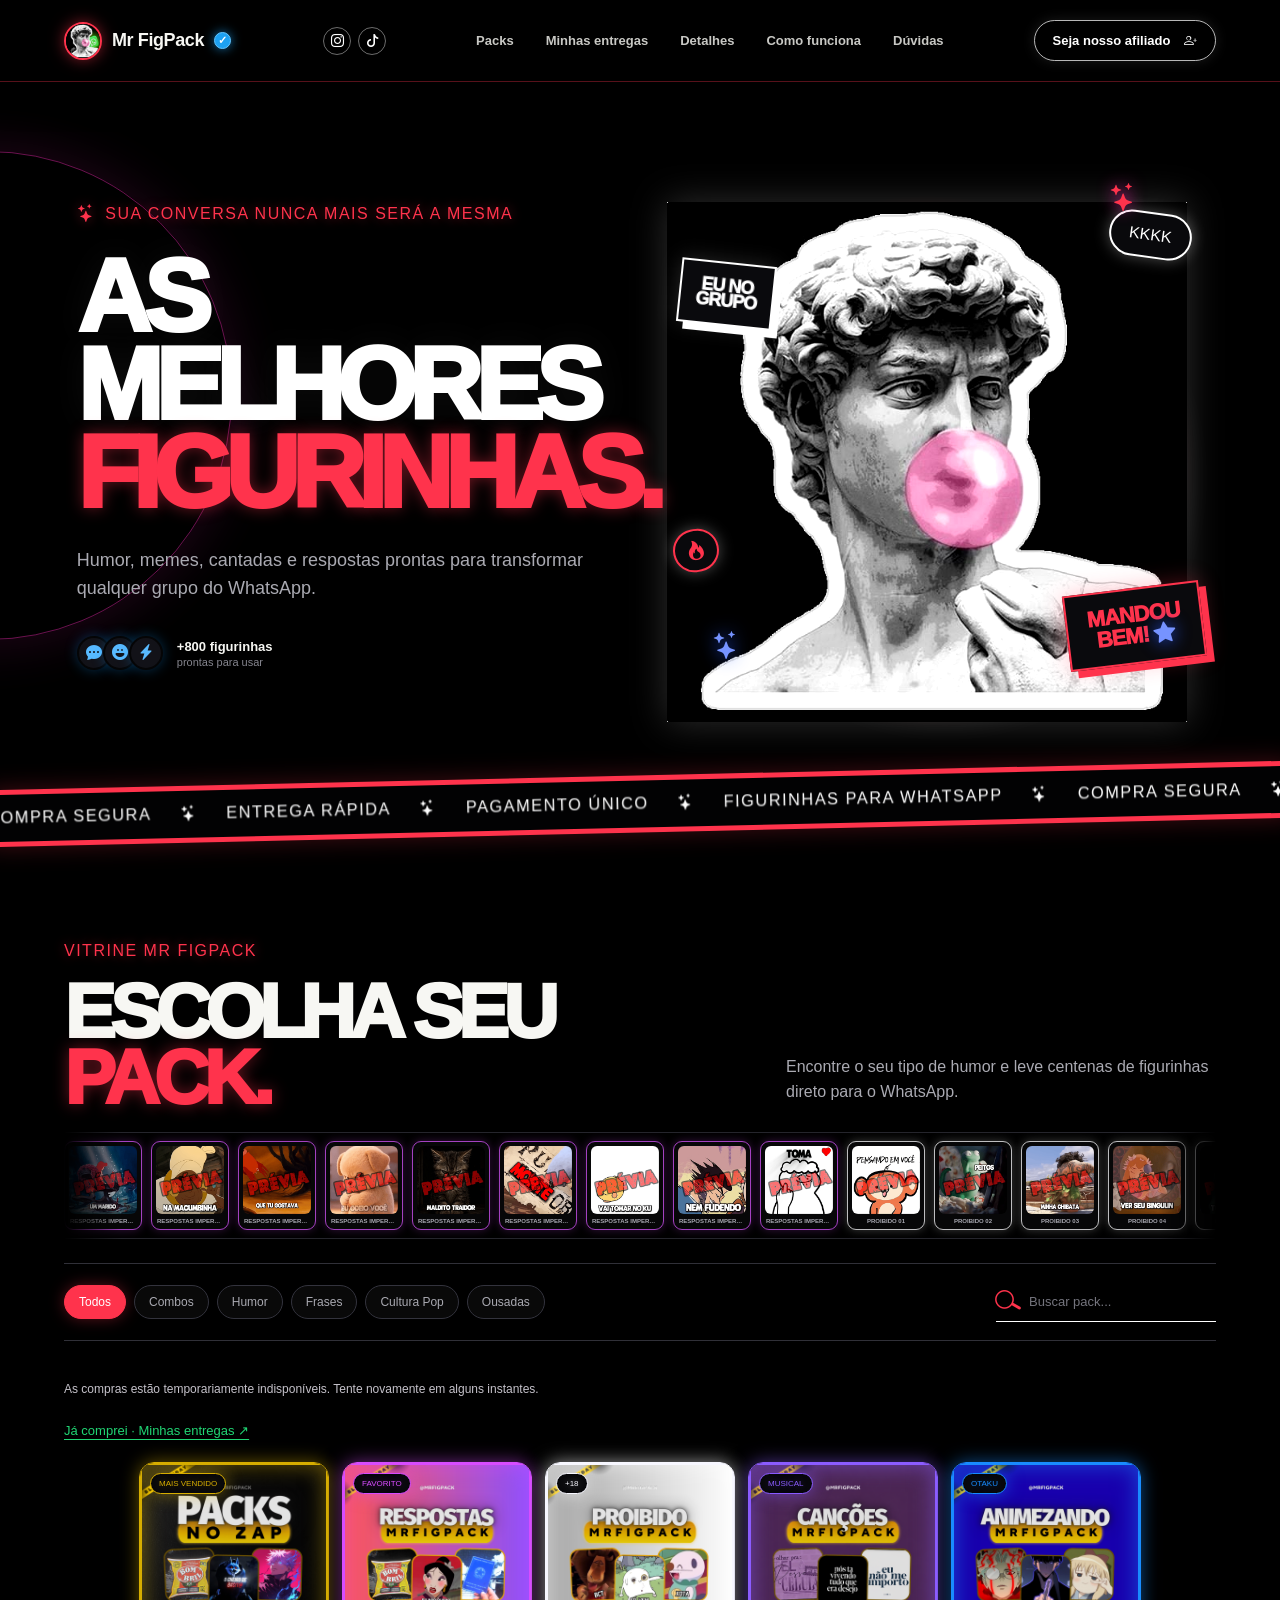
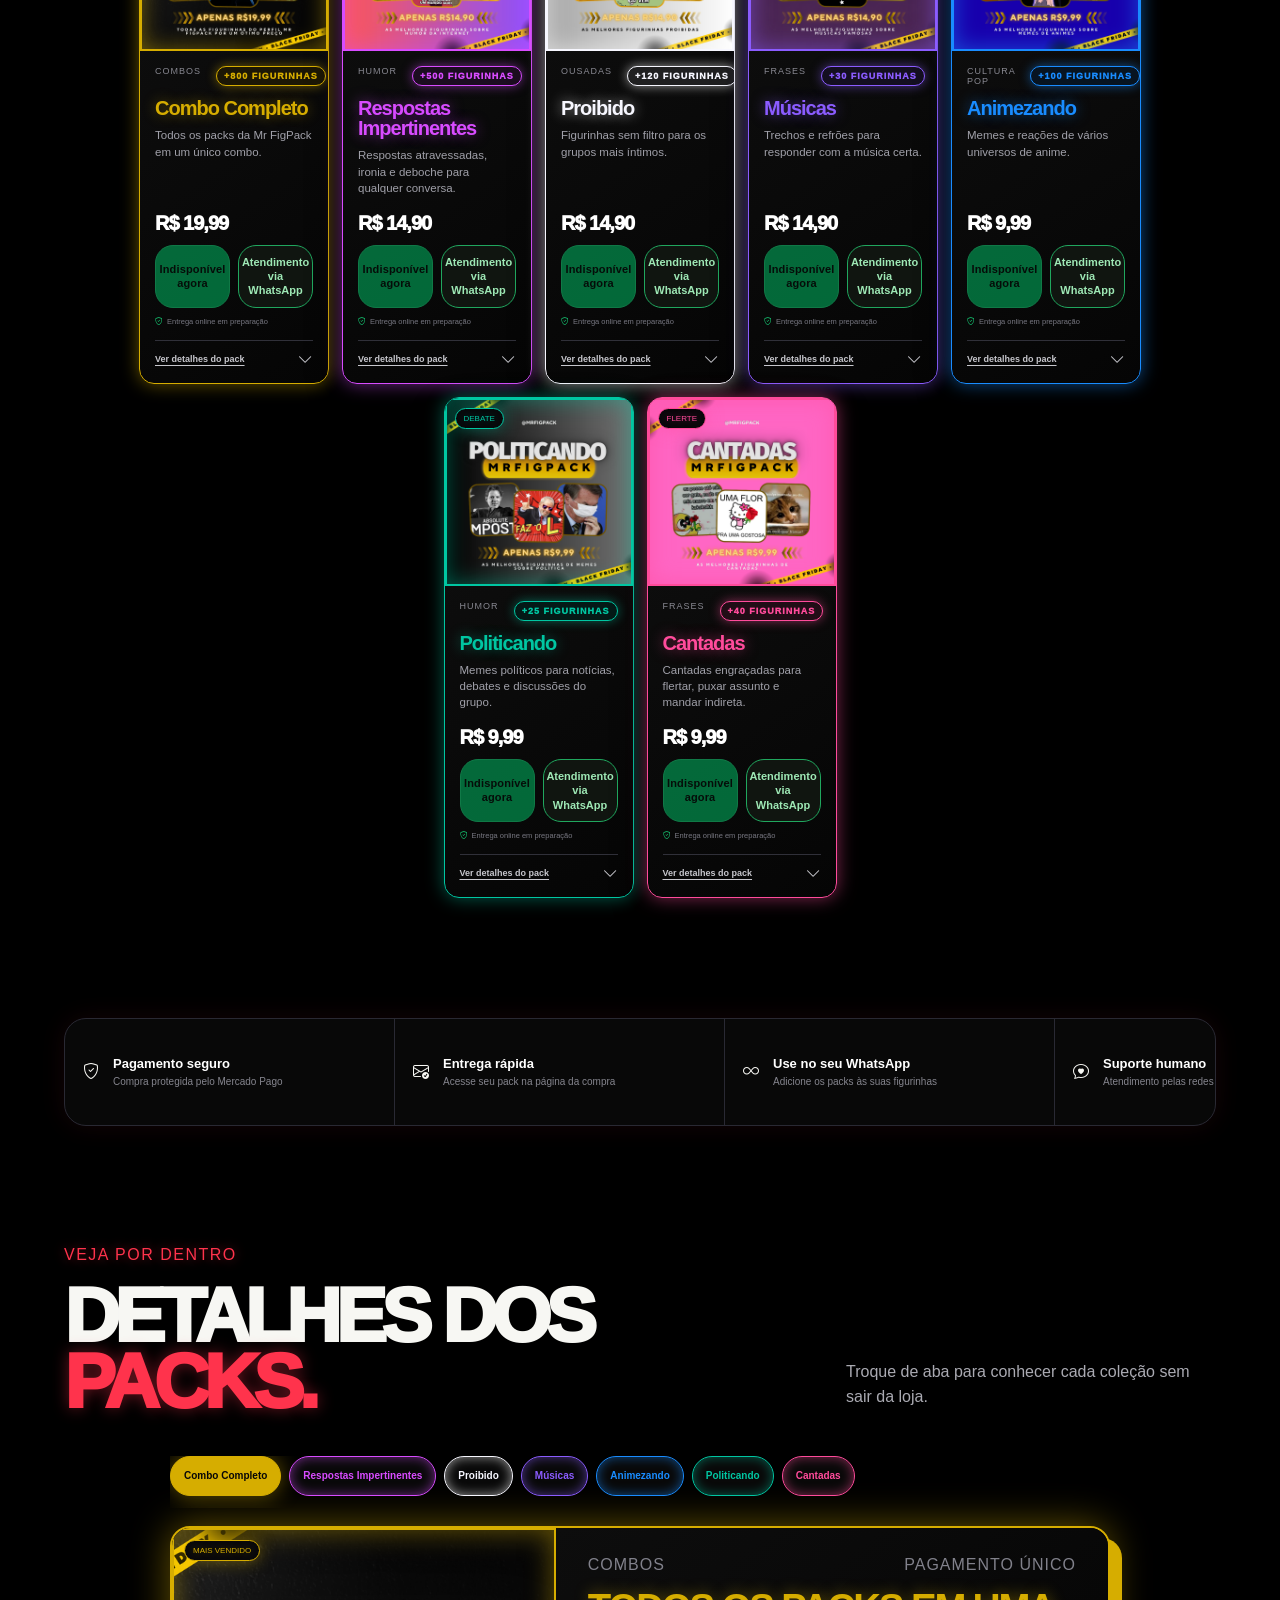
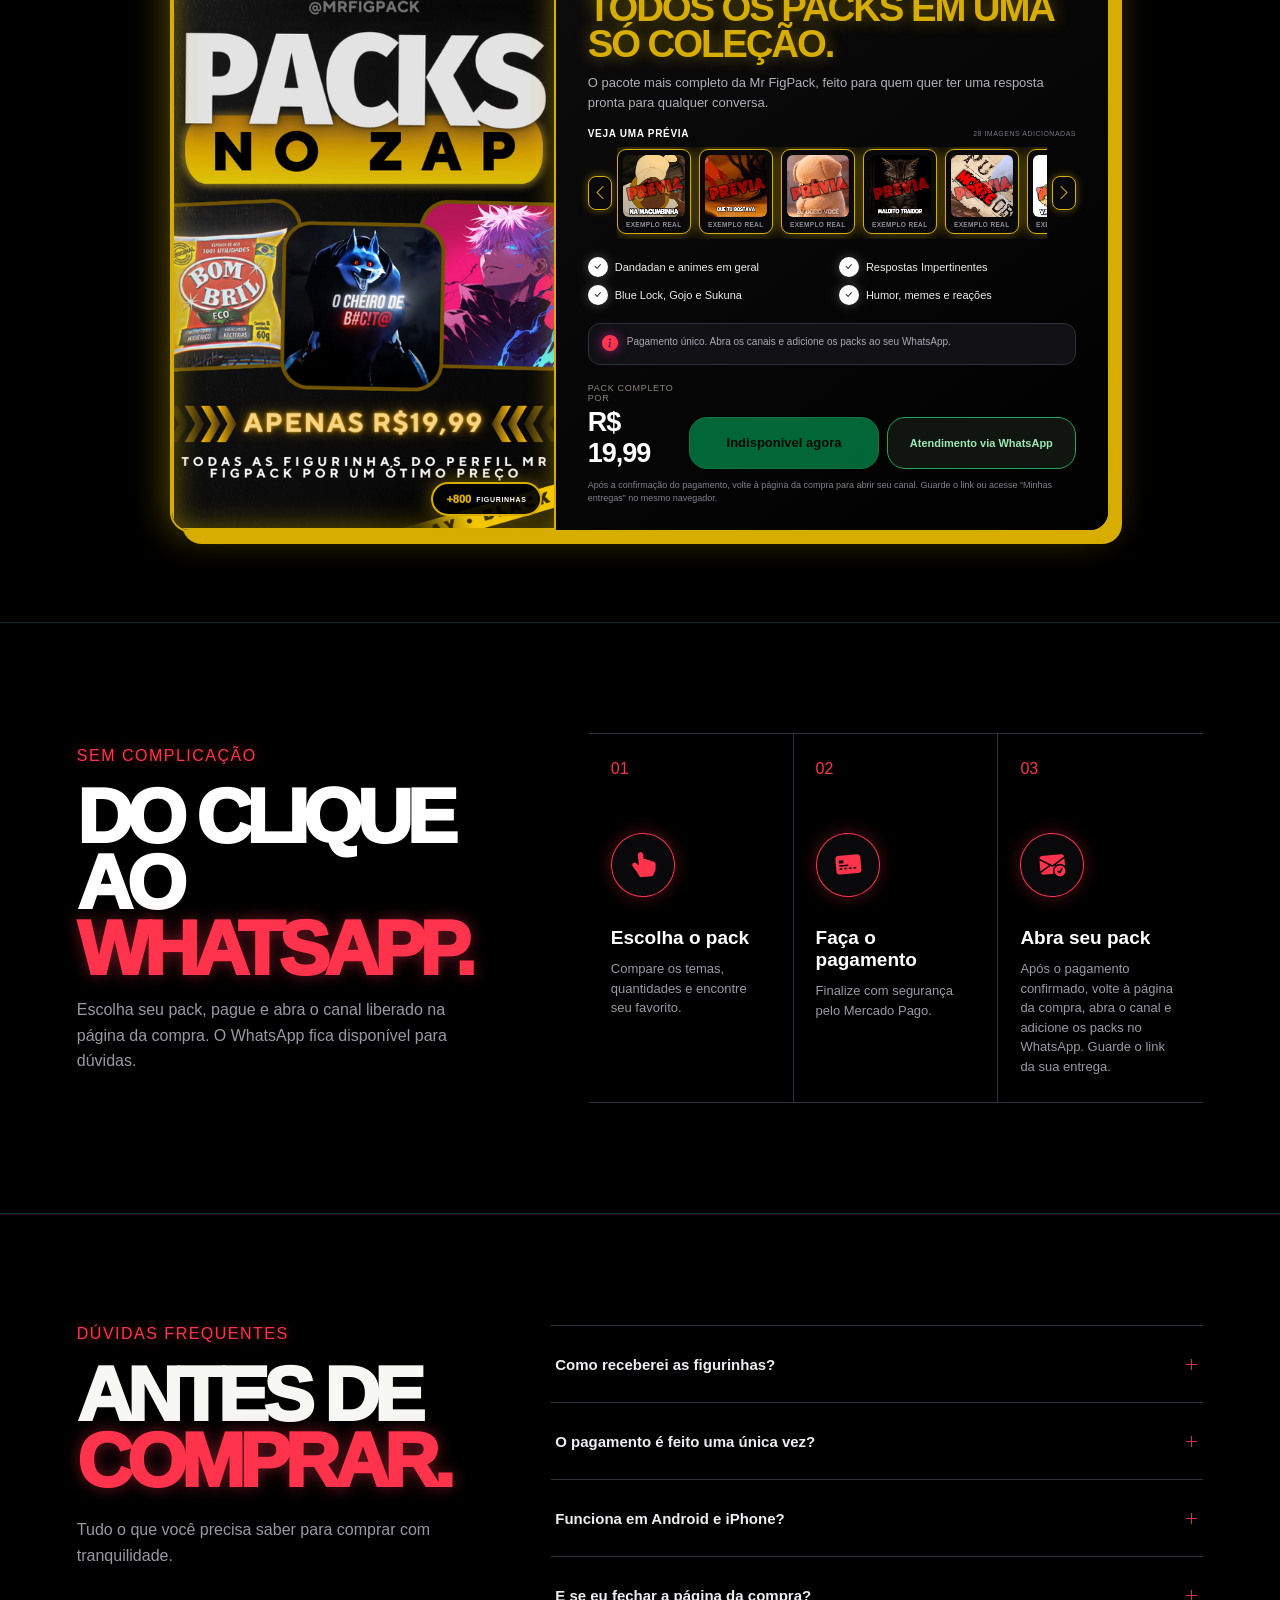
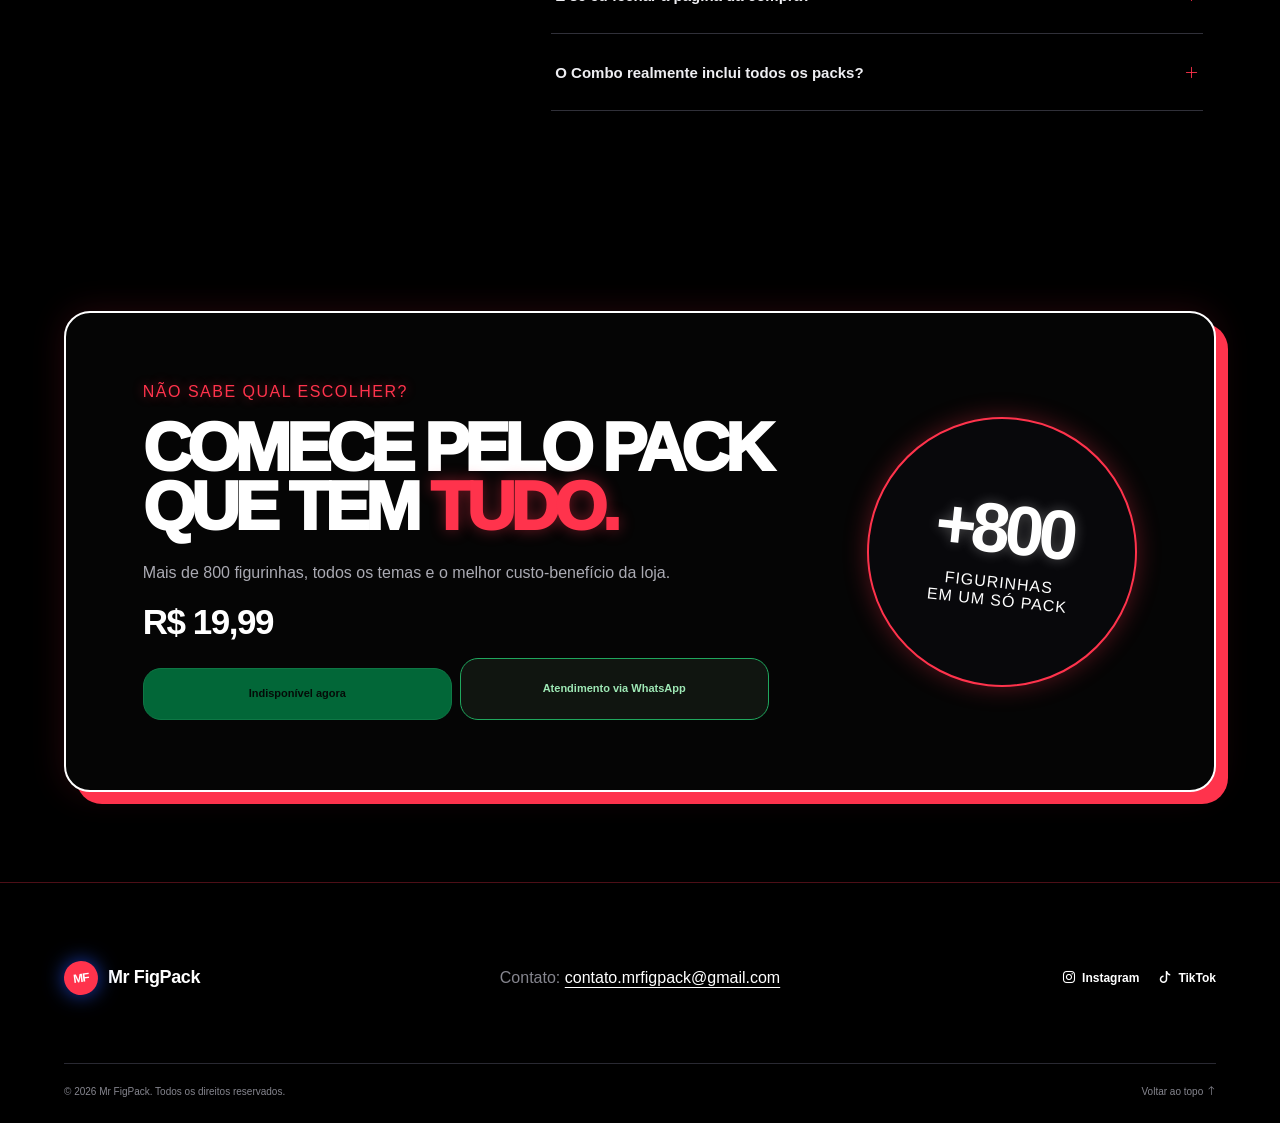
==== commit 33ca66d0: "Add files via upload" ====
--- a/index.html
+++ b/index.html
@@ -13,8 +13,9 @@
   <link rel="preconnect" href="https://fonts.gstatic.com" crossorigin>
   <link href="https://fonts.googleapis.com/css2?family=Geist+Mono:wght@400;700;800;900&display=swap" rel="stylesheet">
   <link rel="stylesheet" href="https://cdn.jsdelivr.net/npm/bootstrap-icons@1.13.1/font/bootstrap-icons.min.css">
-  <link rel="stylesheet" href="style.css?v=20261010-approved-ui">
-  <script src="script.js?v=20261010-approved-ui" defer></script>
+  <link rel="stylesheet" href="style.css?v=20261012-affiliate-applications">
+  <script src="script.js?v=20261011-affiliate-applications" defer></script>
+  <script src="affiliate-application.js?v=20261011" defer></script>
 </head>
 <body>
   <main>
@@ -29,7 +30,7 @@
       <nav aria-label="Navega&ccedil;&atilde;o principal">
         <a href="#packs">Packs</a><a href="https://srv2030058.hstgr.cloud/">Minhas entregas</a><a href="#detalhes">Detalhes</a><a href="#como-funciona">Como funciona</a><a href="#duvidas">D&uacute;vidas</a>
       </nav>
-      <a class="header-cta" href="#packs">Ver figurinhas <span><i class="bi bi-arrow-down" aria-hidden="true"></i></span></a>
+      <a class="header-cta" href="#seja-afiliado">Seja nosso afiliado <span><i class="bi bi-person-plus" aria-hidden="true"></i></span></a>
     </header>
 
     <section class="hero" id="inicio">
--- a/style.css
+++ b/style.css
@@ -1374,3 +1374,4 @@
 @media(max-width:650px){.product-bottom .buy-button{font-size:10px;gap:5px}.pack-support{font-size:10px;line-height:1.6}}
 
 .purchase-options{display:grid;grid-template-columns:repeat(2,minmax(0,1fr));gap:8px;width:100%}.purchase-options .buy-button,.purchase-options .button,.purchase-options .whatsapp-option{min-width:0;width:100%;min-height:52px;padding:9px 7px;font-size:11px;line-height:1.3;white-space:normal;text-align:center;display:flex;align-items:center;justify-content:center;flex-wrap:wrap;border-radius:18px}.purchase-options .whatsapp-option{background:#101510;color:#9ee8b5;border:1px solid #20a75e;font-weight:800;text-decoration:none}
+.affiliate-application-dialog{width:min(470px,calc(100vw - 28px));max-height:calc(100dvh - 32px);overflow:auto;padding:28px;border:1px solid #ff456577;border-radius:24px;background:#121216;color:#fff;box-shadow:0 20px 80px #0009}.affiliate-application-dialog::backdrop{background:#000b;backdrop-filter:blur(4px)}.affiliate-application-dialog h2{font-size:25px;margin:12px 0;color:#ff5274}.affiliate-application-dialog p{font-size:14px;line-height:1.6;color:#c3c3cf}.affiliate-application-dialog label{display:block;font-weight:700;font-size:13px;margin:18px 0 7px}.affiliate-application-dialog input{width:100%;border:1px solid #41414b;background:#09090d;border-radius:12px;padding:13px 12px;color:white;font-size:16px}.affiliate-application-dialog .application-close{float:right;background:none;border:0;color:#fff;font-size:28px;cursor:pointer}.affiliate-application-dialog .application-submit{width:100%;padding:14px;border:0;border-radius:999px;background:#ff3858;color:#fff;font-weight:800;cursor:pointer}.affiliate-application-dialog .application-submit:disabled{opacity:.6;cursor:default}.affiliate-application-dialog .application-privacy{font-size:12px}.application-trap{position:absolute;left:-10000px;width:1px;height:1px;overflow:hidden}.header-cta{cursor:pointer}
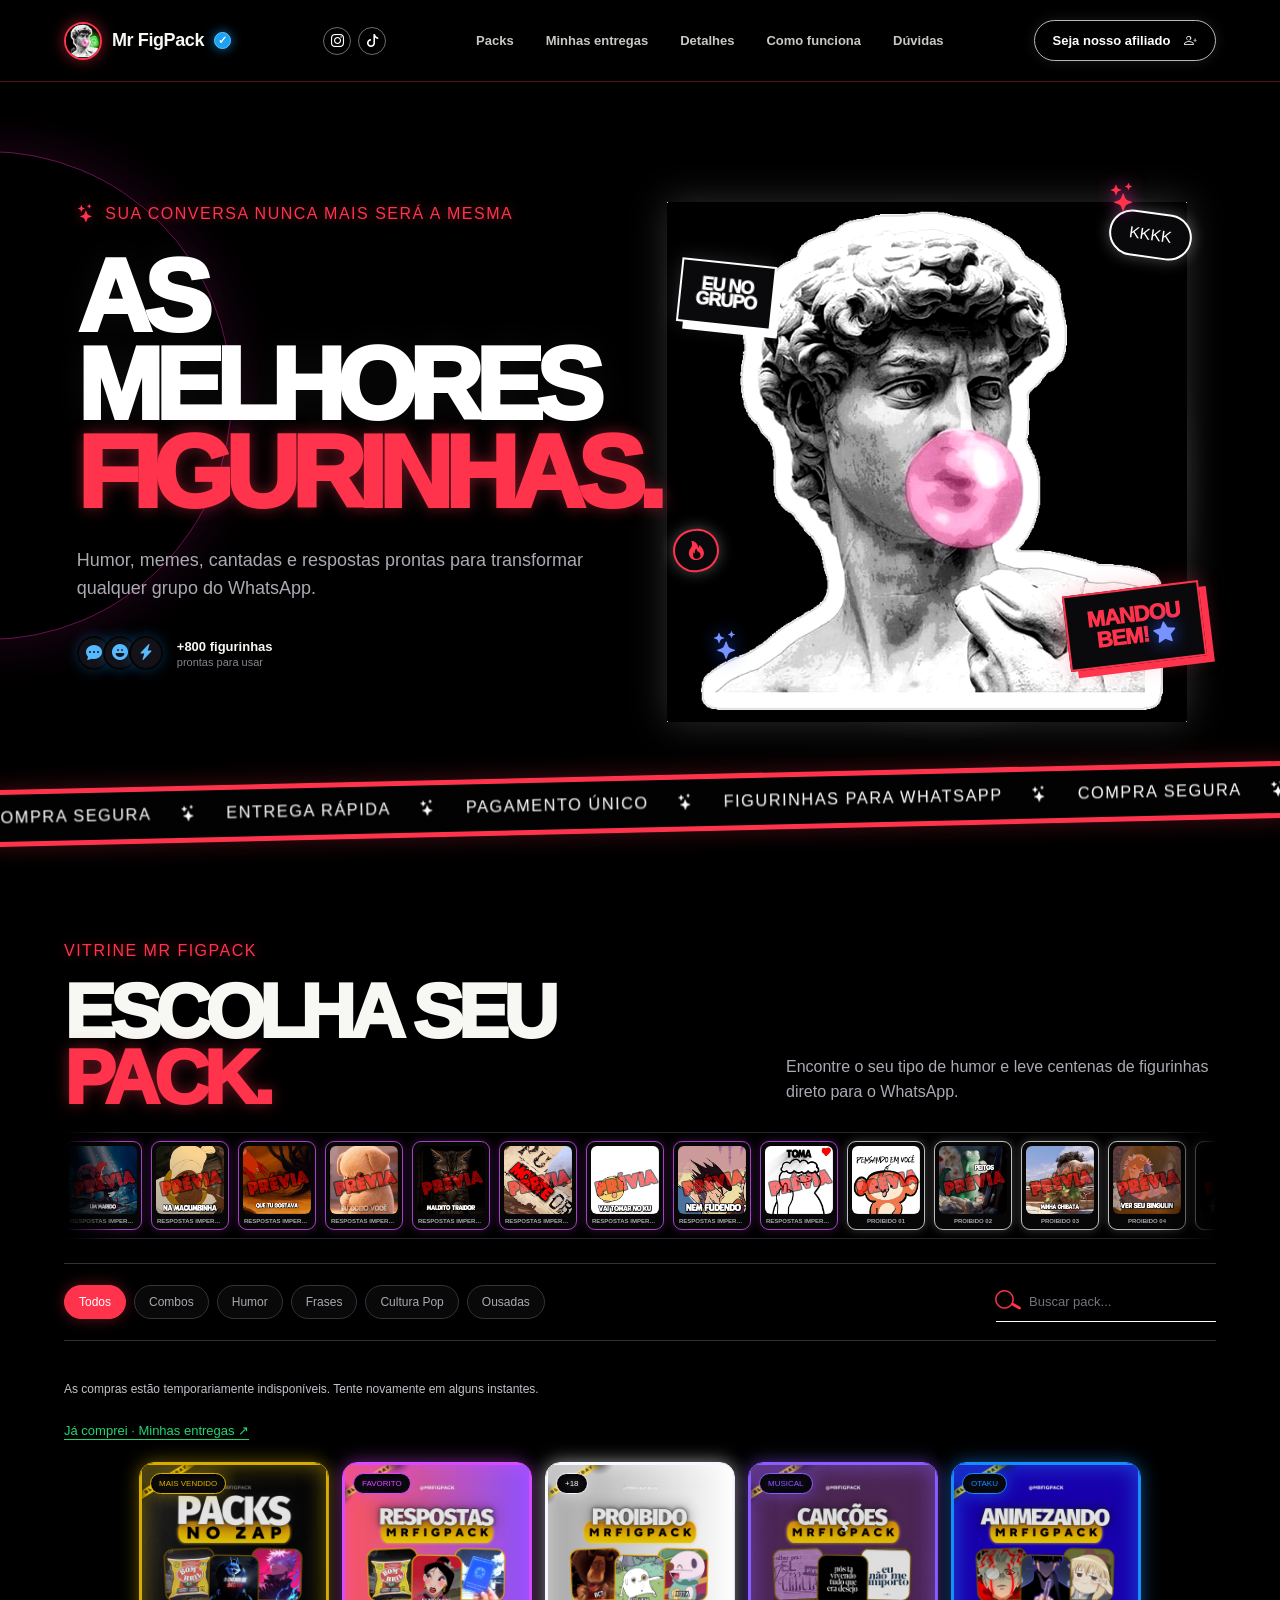
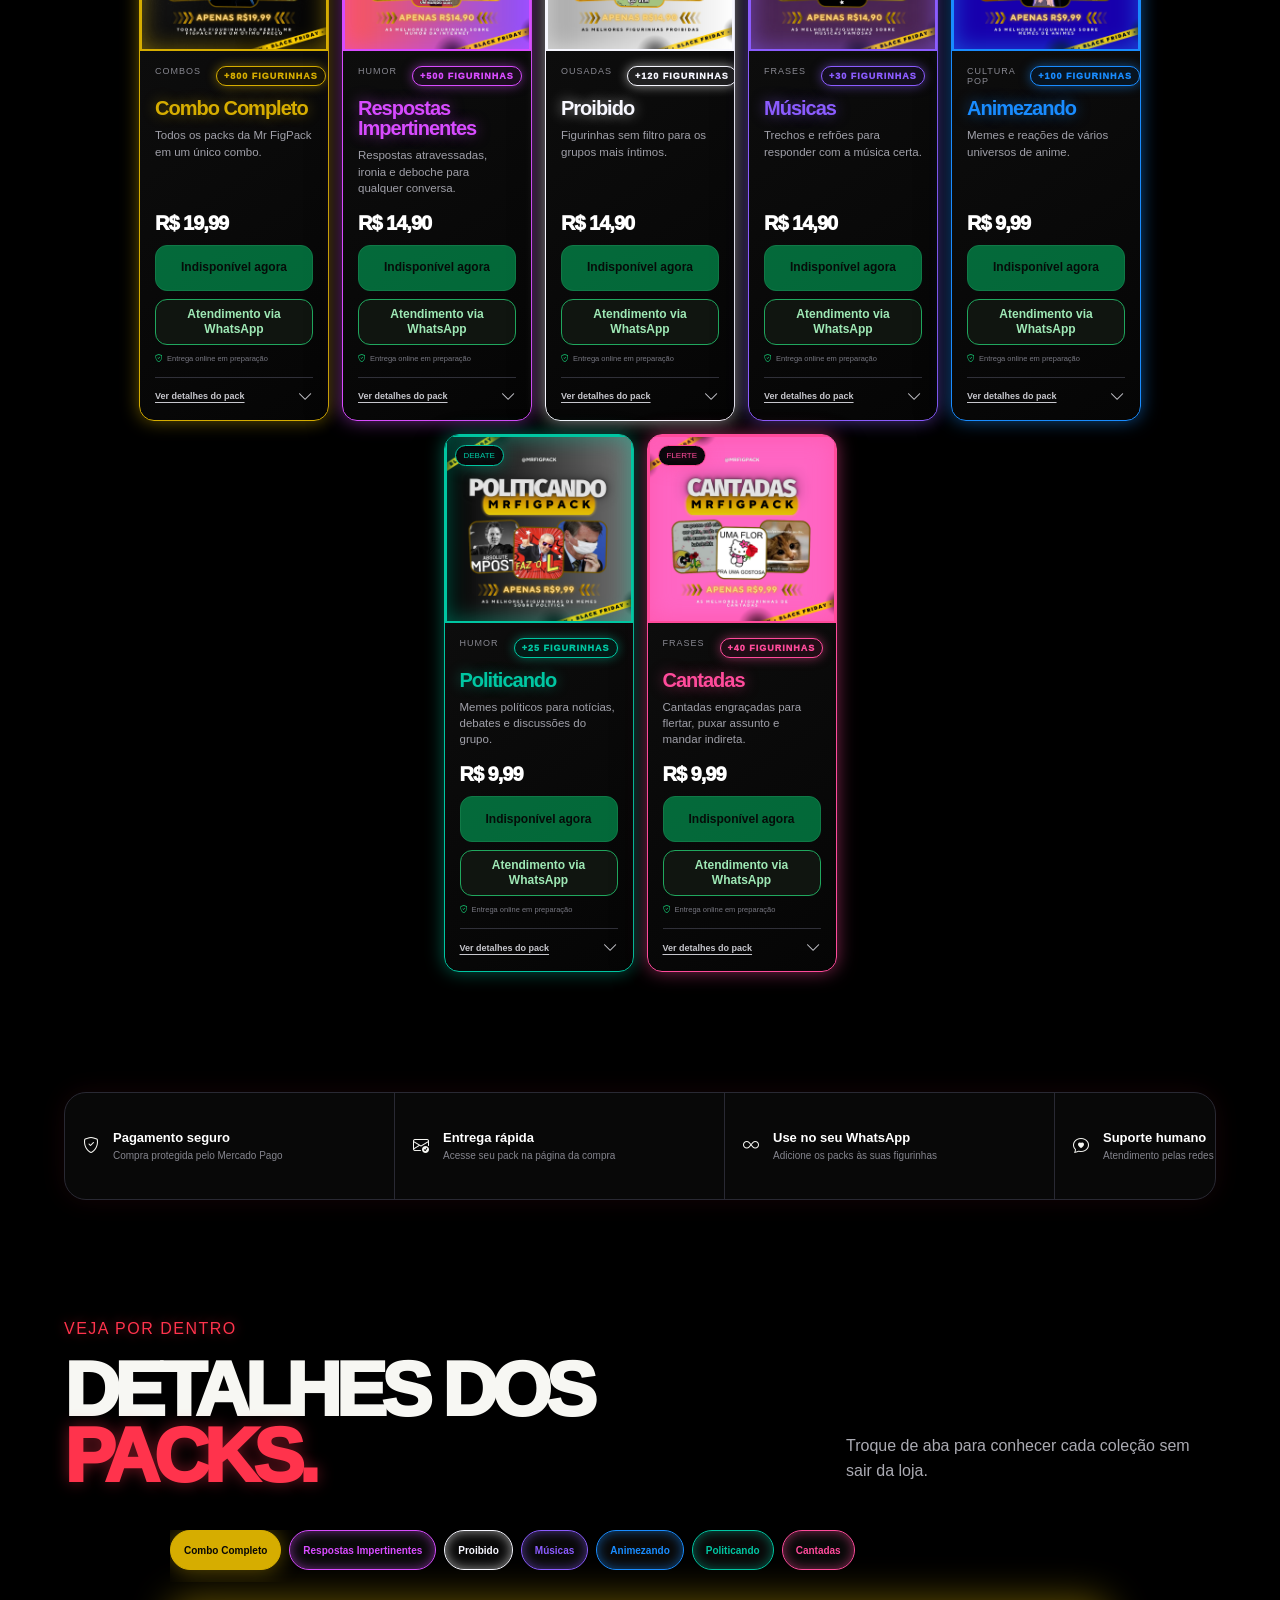
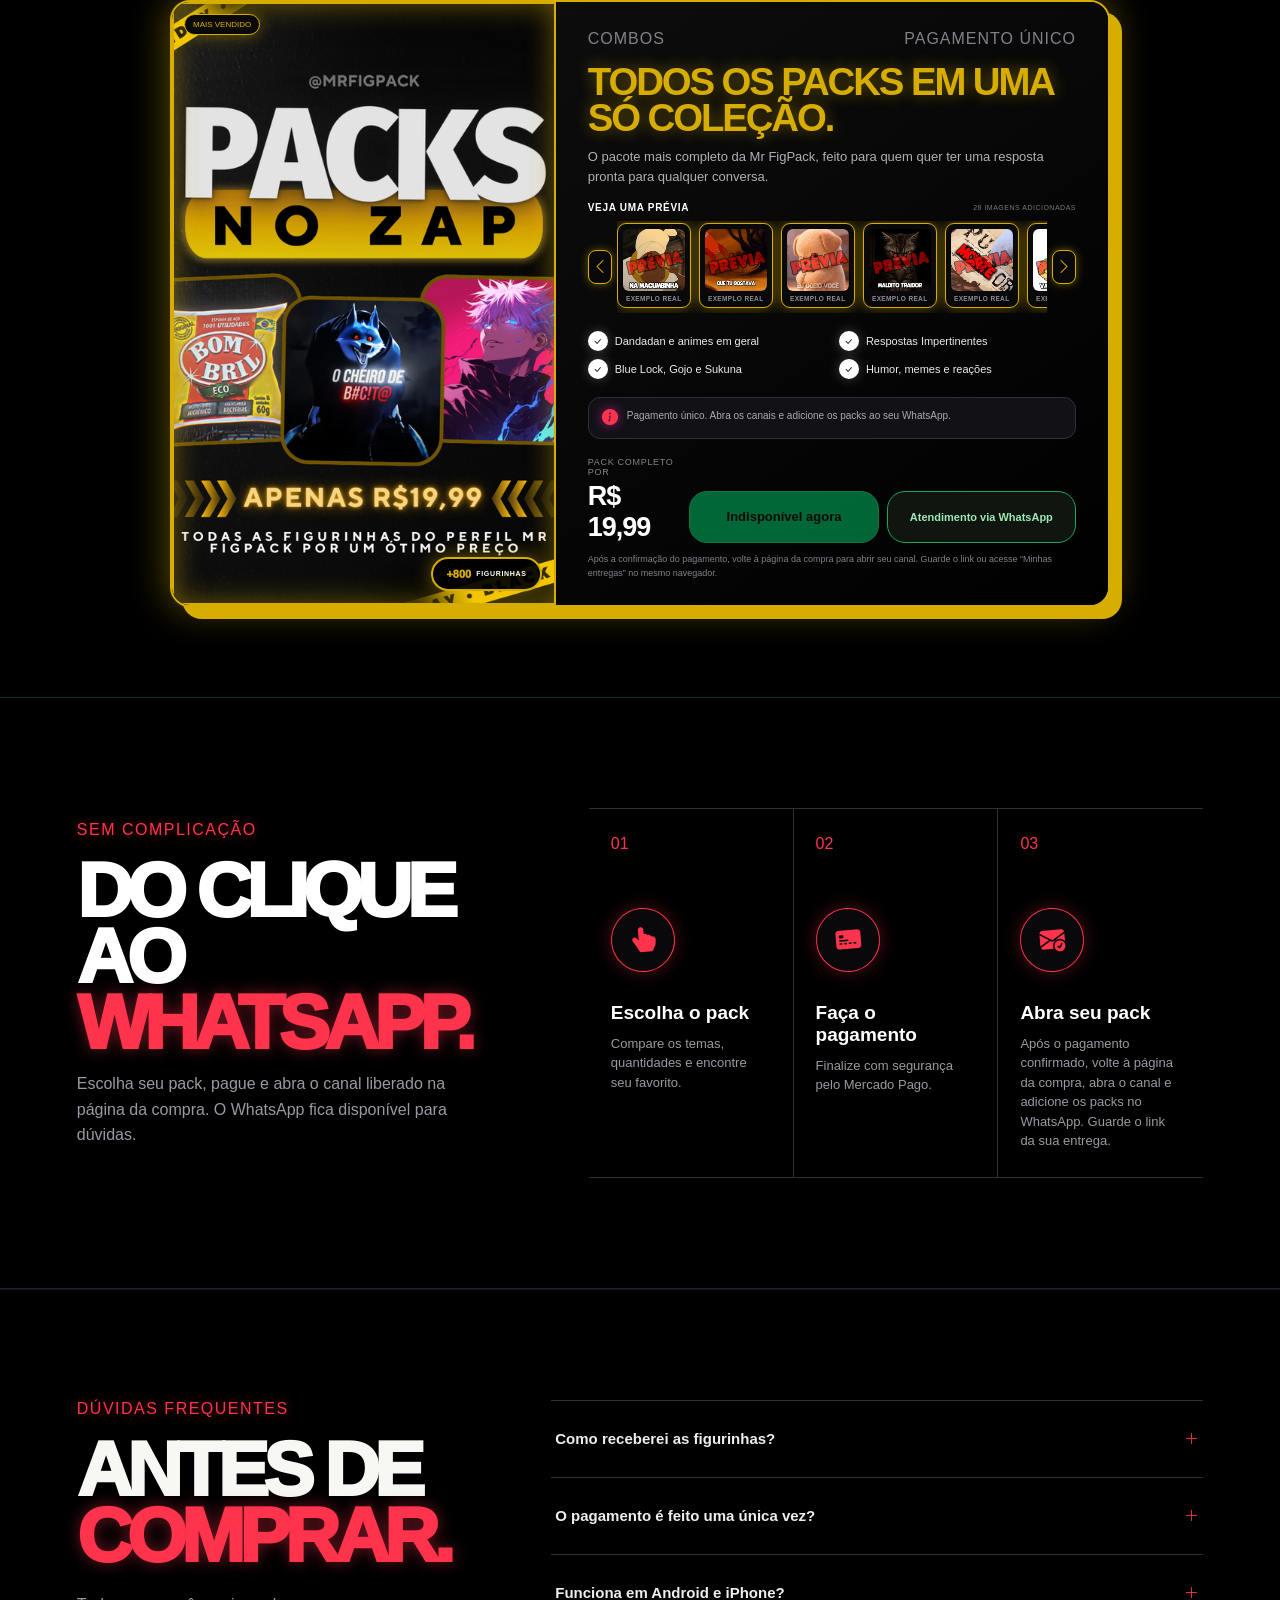
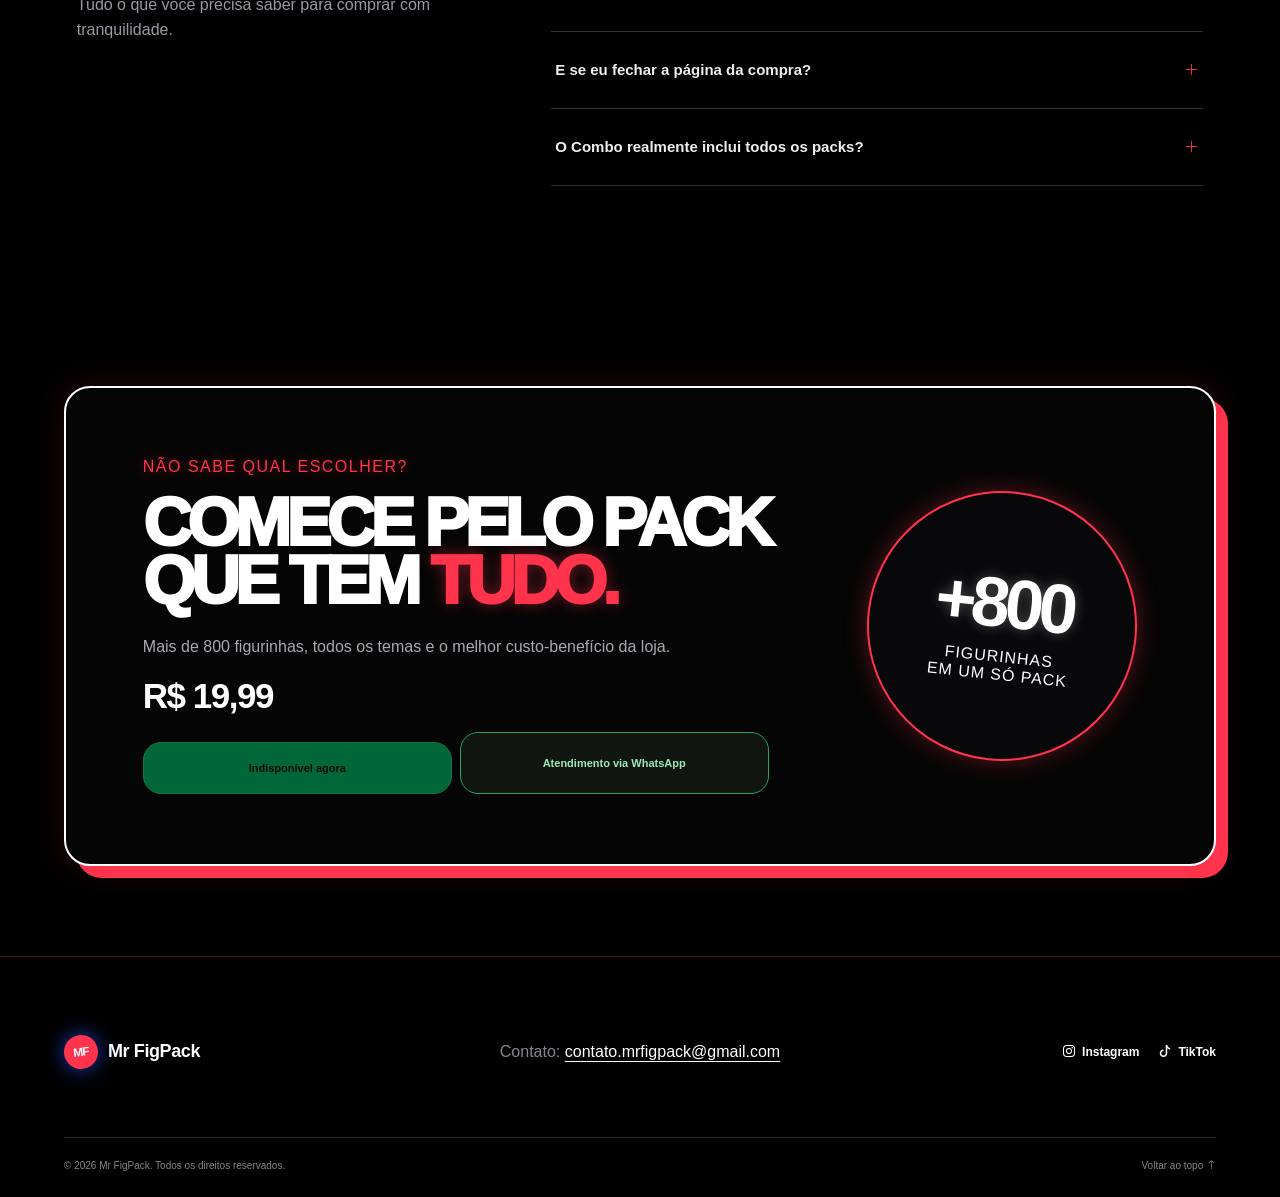
==== commit 3265f2d8: "Add files via upload" ====
--- a/index.html
+++ b/index.html
@@ -13,7 +13,7 @@
   <link rel="preconnect" href="https://fonts.gstatic.com" crossorigin>
   <link href="https://fonts.googleapis.com/css2?family=Geist+Mono:wght@400;700;800;900&display=swap" rel="stylesheet">
   <link rel="stylesheet" href="https://cdn.jsdelivr.net/npm/bootstrap-icons@1.13.1/font/bootstrap-icons.min.css">
-  <link rel="stylesheet" href="style.css?v=20261012-affiliate-applications">
+  <link rel="stylesheet" href="style.css?v=20261012-card-buttons">
   <script src="script.js?v=20261011-affiliate-applications" defer></script>
   <script src="affiliate-application.js?v=20261011" defer></script>
 </head>
--- a/style.css
+++ b/style.css
@@ -1375,3 +1375,11 @@
 
 .purchase-options{display:grid;grid-template-columns:repeat(2,minmax(0,1fr));gap:8px;width:100%}.purchase-options .buy-button,.purchase-options .button,.purchase-options .whatsapp-option{min-width:0;width:100%;min-height:52px;padding:9px 7px;font-size:11px;line-height:1.3;white-space:normal;text-align:center;display:flex;align-items:center;justify-content:center;flex-wrap:wrap;border-radius:18px}.purchase-options .whatsapp-option{background:#101510;color:#9ee8b5;border:1px solid #20a75e;font-weight:800;text-decoration:none}
 .affiliate-application-dialog{width:min(470px,calc(100vw - 28px));max-height:calc(100dvh - 32px);overflow:auto;padding:28px;border:1px solid #ff456577;border-radius:24px;background:#121216;color:#fff;box-shadow:0 20px 80px #0009}.affiliate-application-dialog::backdrop{background:#000b;backdrop-filter:blur(4px)}.affiliate-application-dialog h2{font-size:25px;margin:12px 0;color:#ff5274}.affiliate-application-dialog p{font-size:14px;line-height:1.6;color:#c3c3cf}.affiliate-application-dialog label{display:block;font-weight:700;font-size:13px;margin:18px 0 7px}.affiliate-application-dialog input{width:100%;border:1px solid #41414b;background:#09090d;border-radius:12px;padding:13px 12px;color:white;font-size:16px}.affiliate-application-dialog .application-close{float:right;background:none;border:0;color:#fff;font-size:28px;cursor:pointer}.affiliate-application-dialog .application-submit{width:100%;padding:14px;border:0;border-radius:999px;background:#ff3858;color:#fff;font-weight:800;cursor:pointer}.affiliate-application-dialog .application-submit:disabled{opacity:.6;cursor:default}.affiliate-application-dialog .application-privacy{font-size:12px}.application-trap{position:absolute;left:-10000px;width:1px;height:1px;overflow:hidden}.header-cta{cursor:pointer}
+
+/* Botões de compra e atendimento com espaço próprio nos cards. */
+.product-card .product-bottom{align-items:stretch;gap:10px}
+.product-card .purchase-options{grid-template-columns:minmax(0,1fr);gap:8px}
+.product-card .purchase-options .buy-button,.product-card .purchase-options .whatsapp-option{height:46px;min-height:46px;padding:8px 10px;font-size:12px;line-height:1.25;border-radius:12px;letter-spacing:0;flex-wrap:nowrap;justify-content:center;align-items:center}
+.product-card .purchase-options .buy-button{white-space:nowrap;gap:7px}
+.product-card .purchase-options .buy-button i{flex:0 0 auto}
+.product-card .purchase-options .whatsapp-option{white-space:normal;overflow-wrap:normal;word-break:normal}
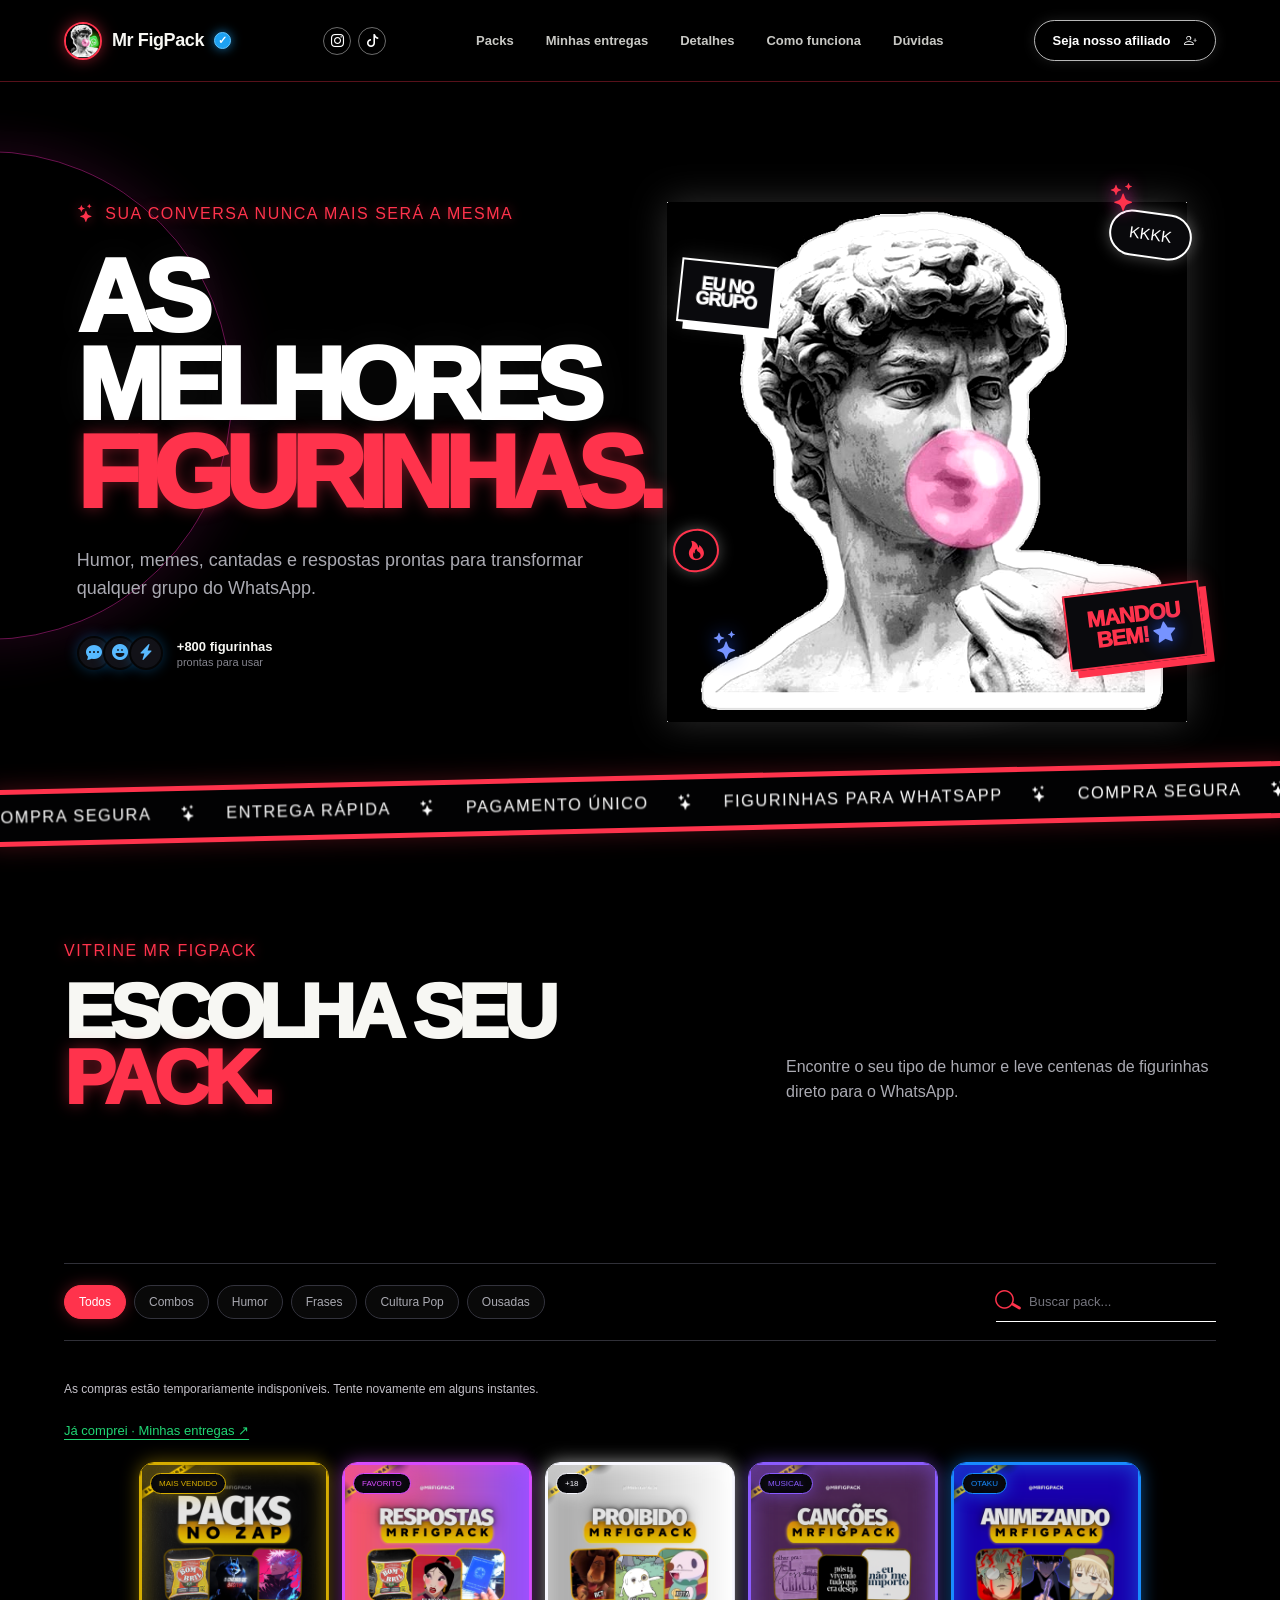
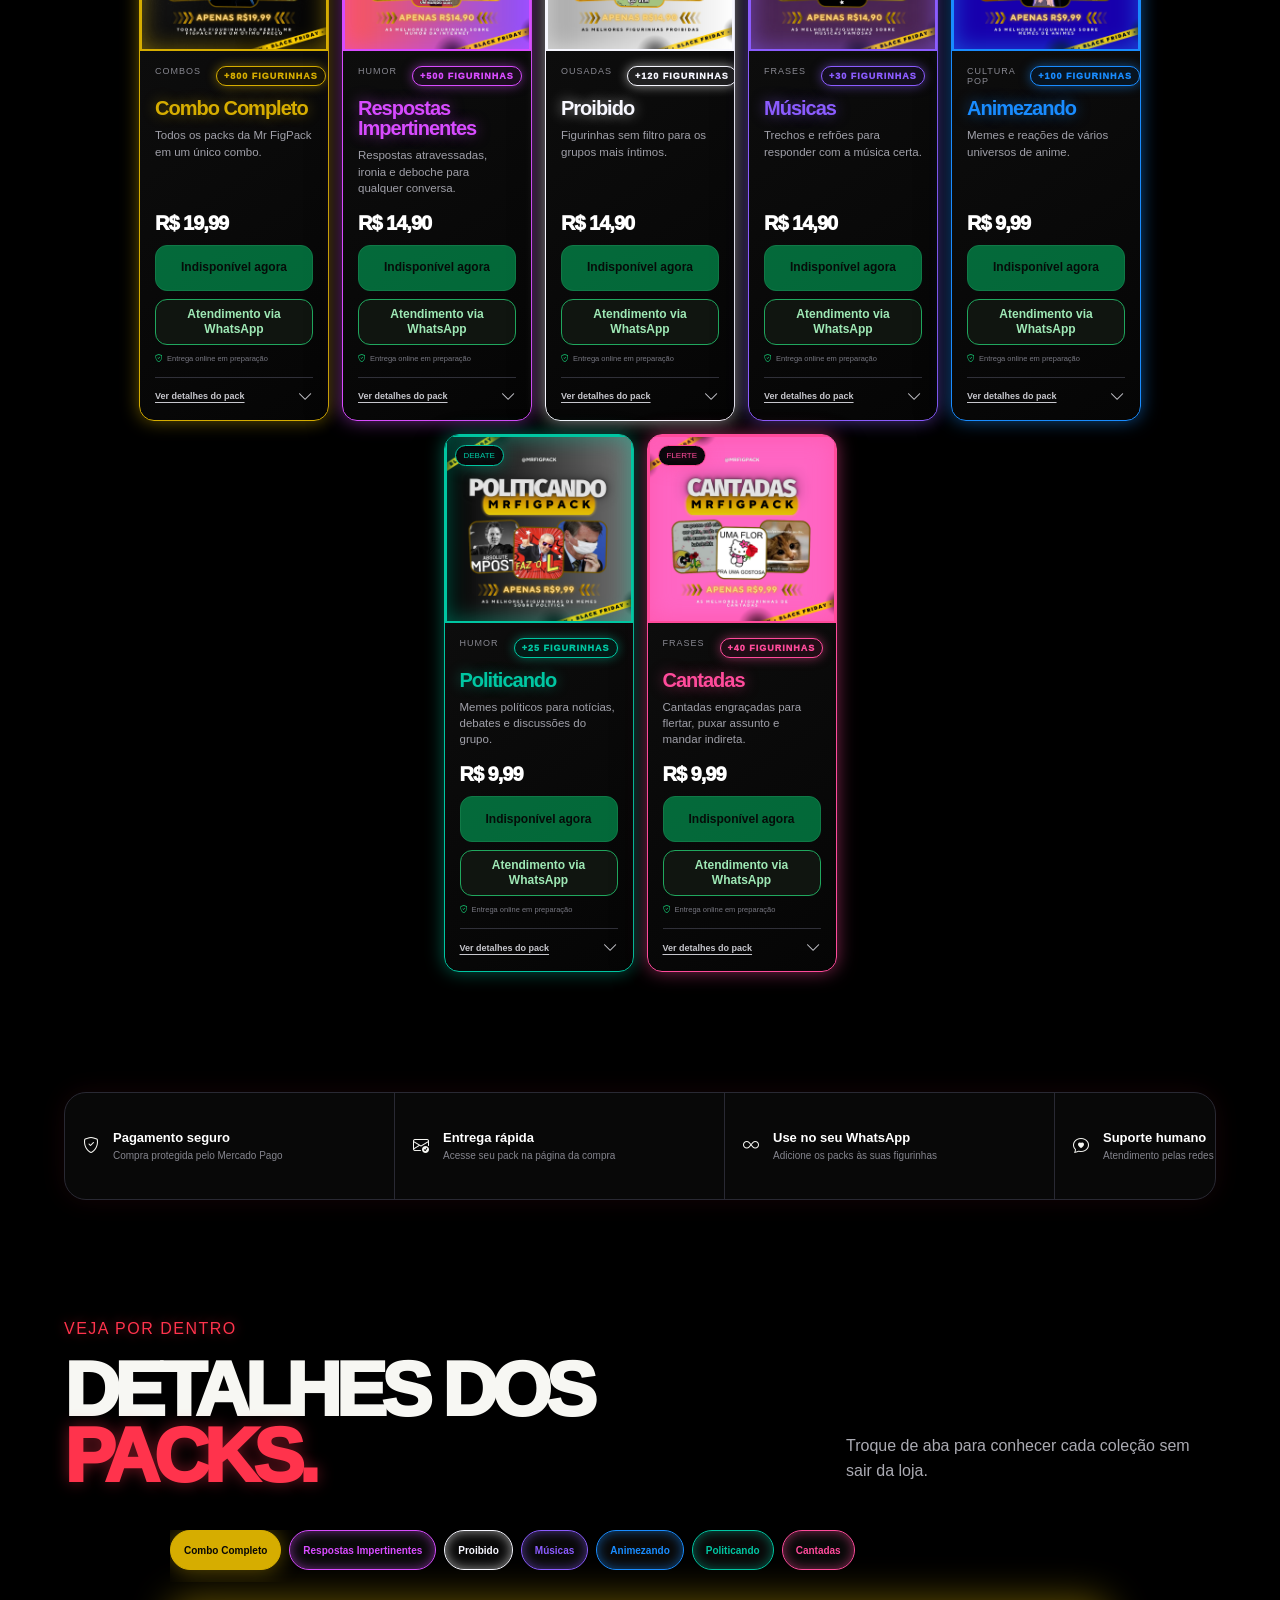
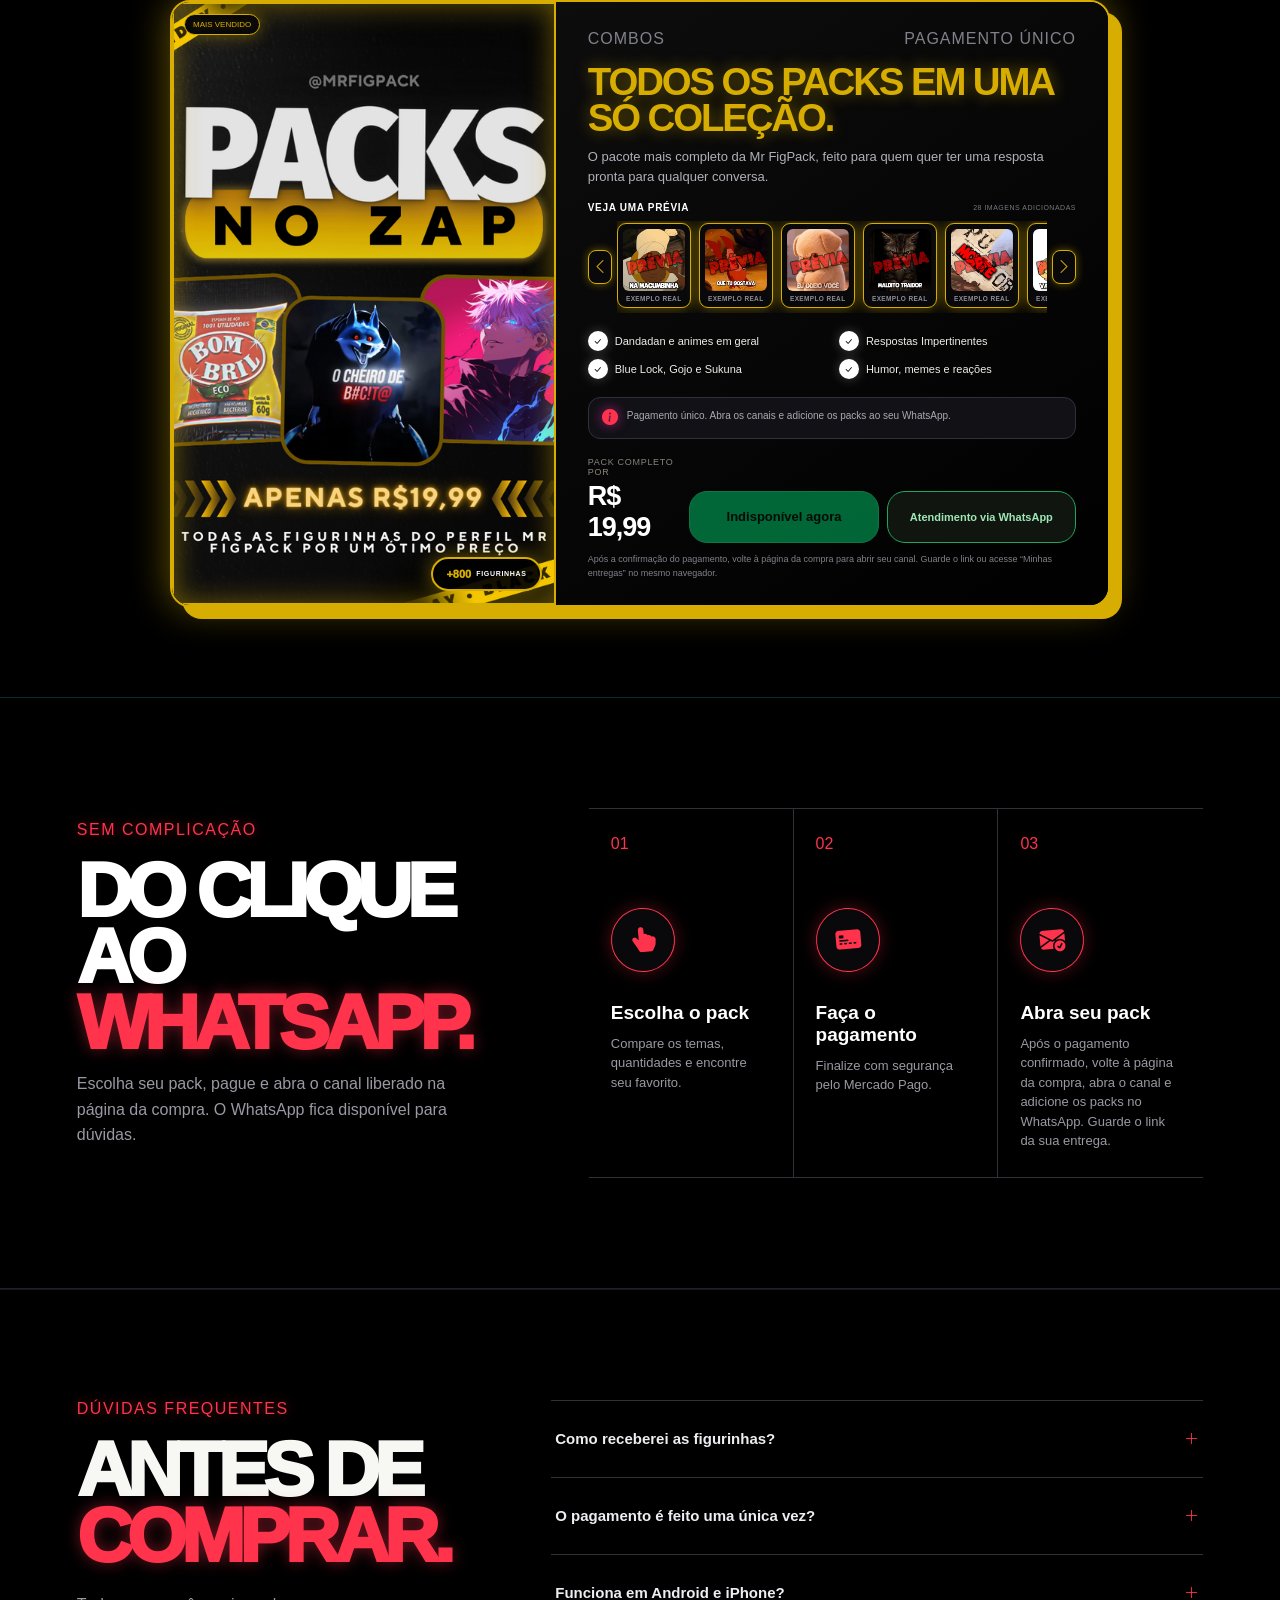
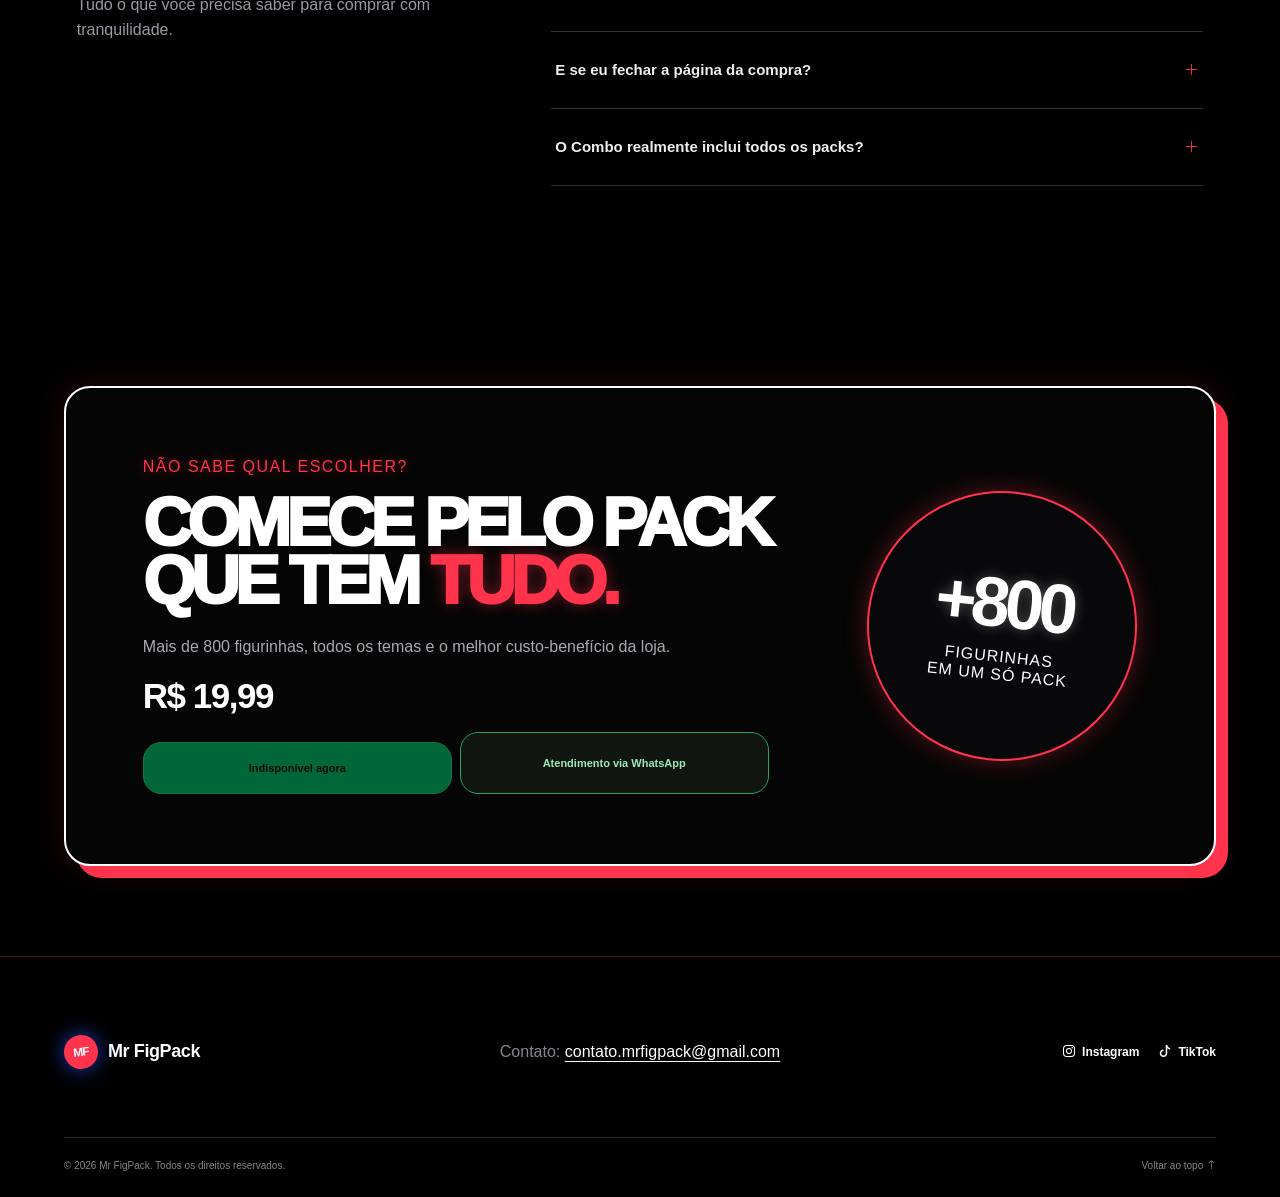
==== commit 2b408421: "Add files via upload" ====
--- a/index.html
+++ b/index.html
@@ -14,7 +14,7 @@
   <link href="https://fonts.googleapis.com/css2?family=Geist+Mono:wght@400;700;800;900&display=swap" rel="stylesheet">
   <link rel="stylesheet" href="https://cdn.jsdelivr.net/npm/bootstrap-icons@1.13.1/font/bootstrap-icons.min.css">
   <link rel="stylesheet" href="style.css?v=20261012-card-buttons">
-  <script src="script.js?v=20261011-affiliate-applications" defer></script>
+  <script src="script.js?v=20261125-facebook" defer></script>
   <script src="affiliate-application.js?v=20261011" defer></script>
 </head>
 <body>
--- a/style.css
+++ b/style.css
@@ -1383,3 +1383,5 @@
 .product-card .purchase-options .buy-button{white-space:nowrap;gap:7px}
 .product-card .purchase-options .buy-button i{flex:0 0 auto}
 .product-card .purchase-options .whatsapp-option{white-space:normal;overflow-wrap:normal;word-break:normal}
+
+.affiliate-application-dialog .application-age-label{display:flex;align-items:flex-start;gap:10px;font-size:13px;line-height:1.5;margin:18px 0}.affiliate-application-dialog .application-age-label input{width:18px;height:18px;flex:0 0 18px;margin:1px 0 0;padding:0;accent-color:#ff3858}
